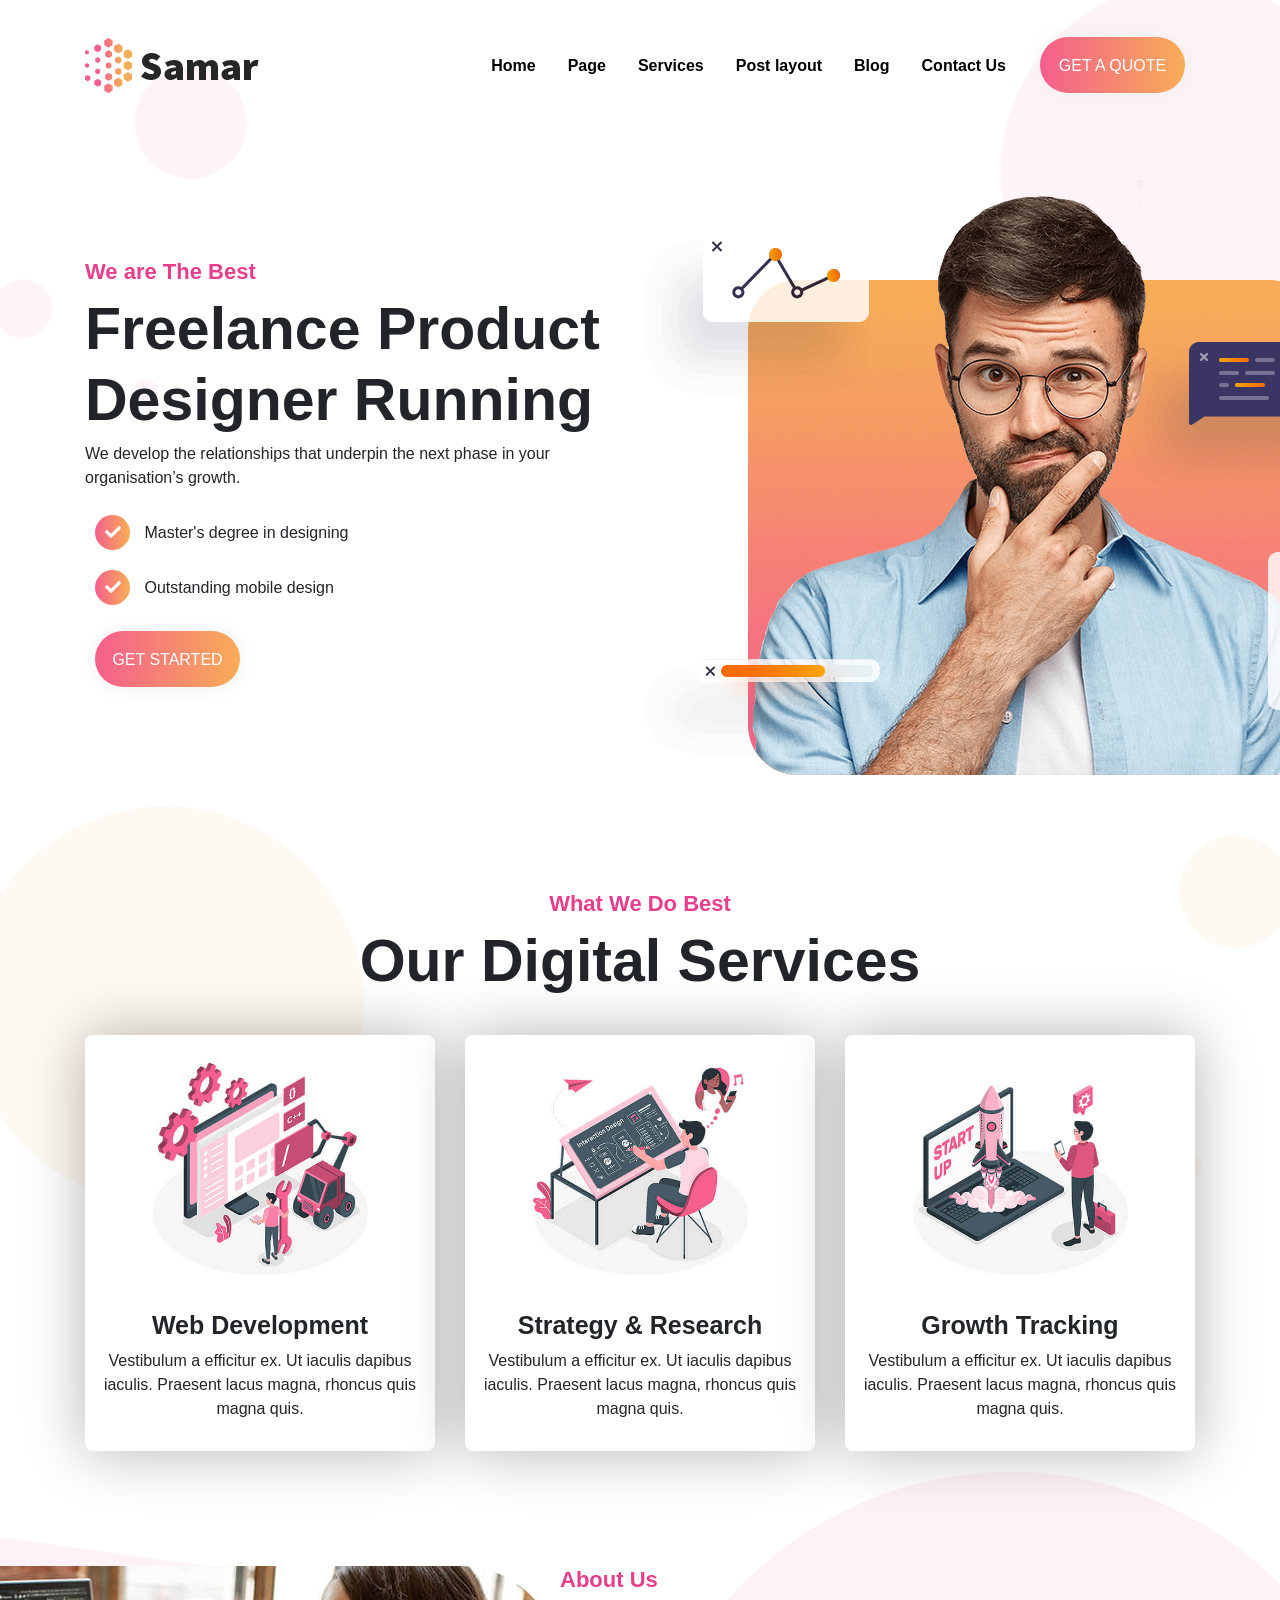
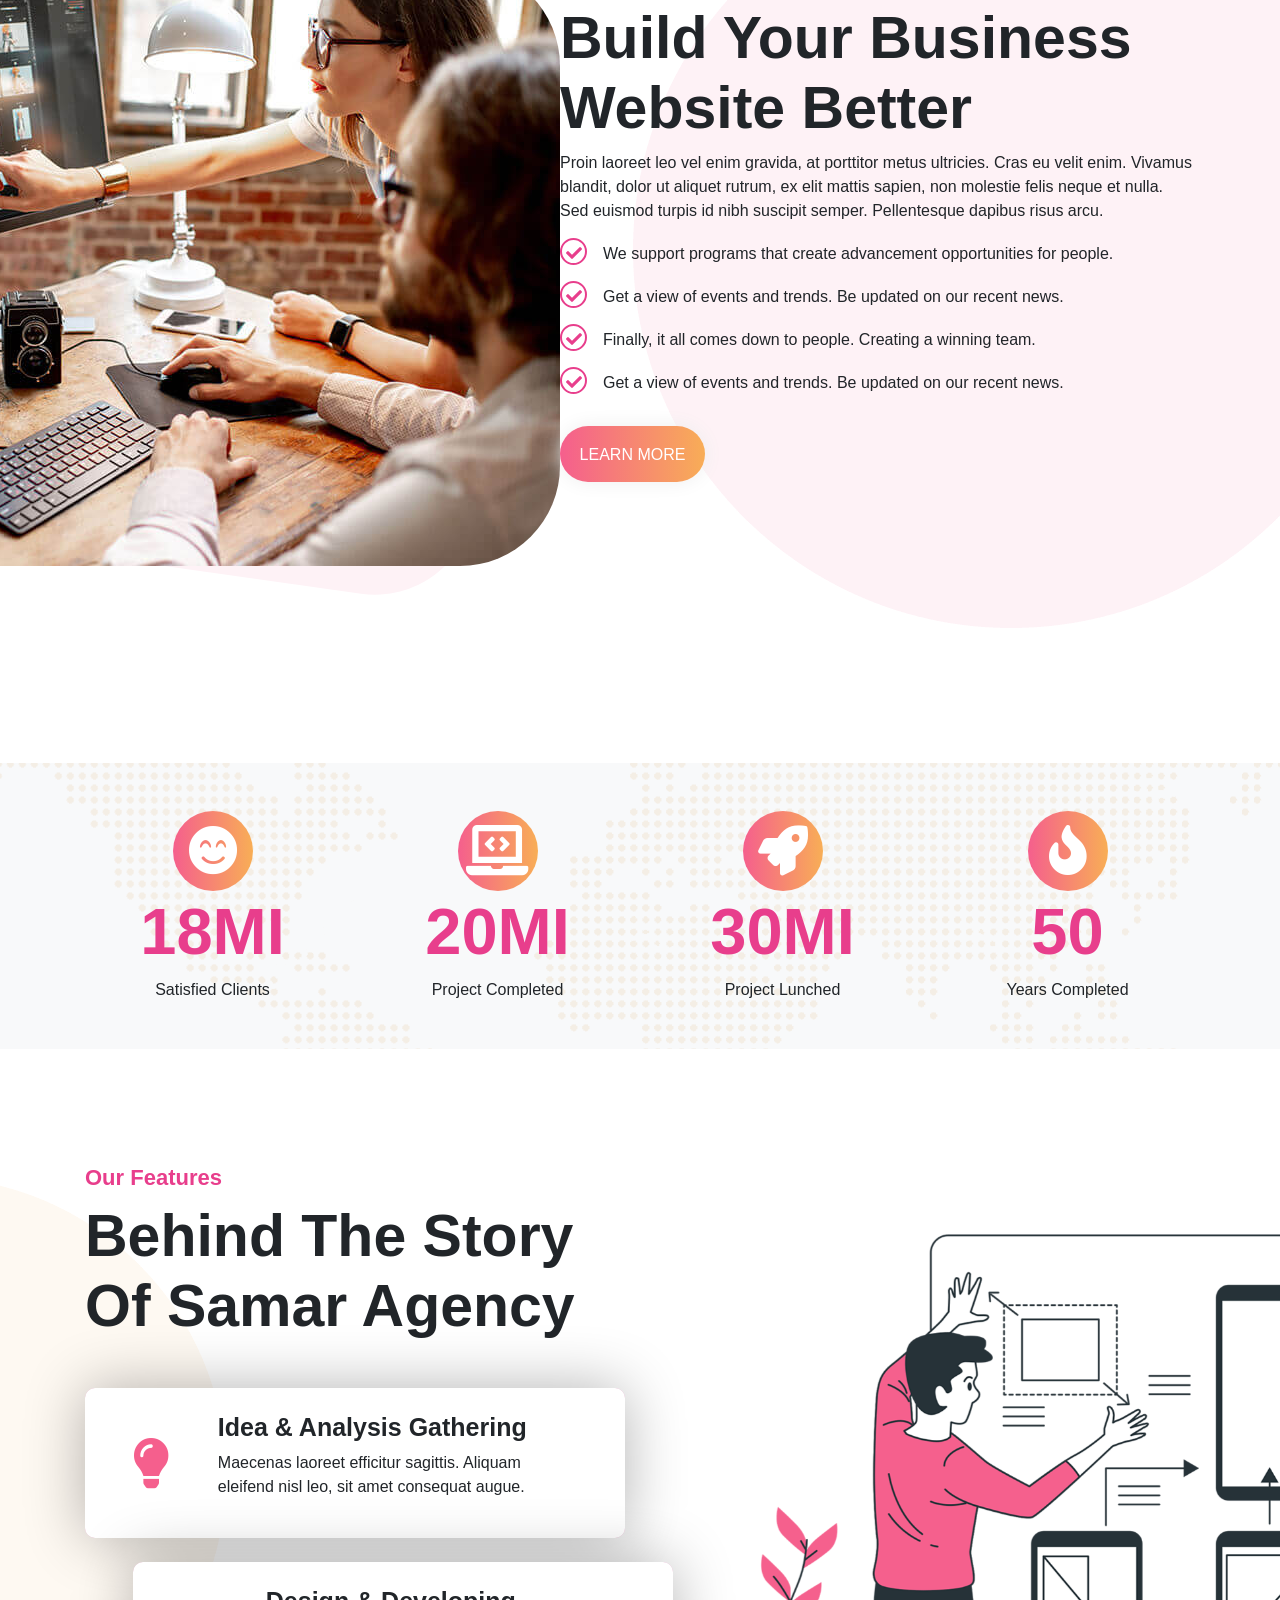
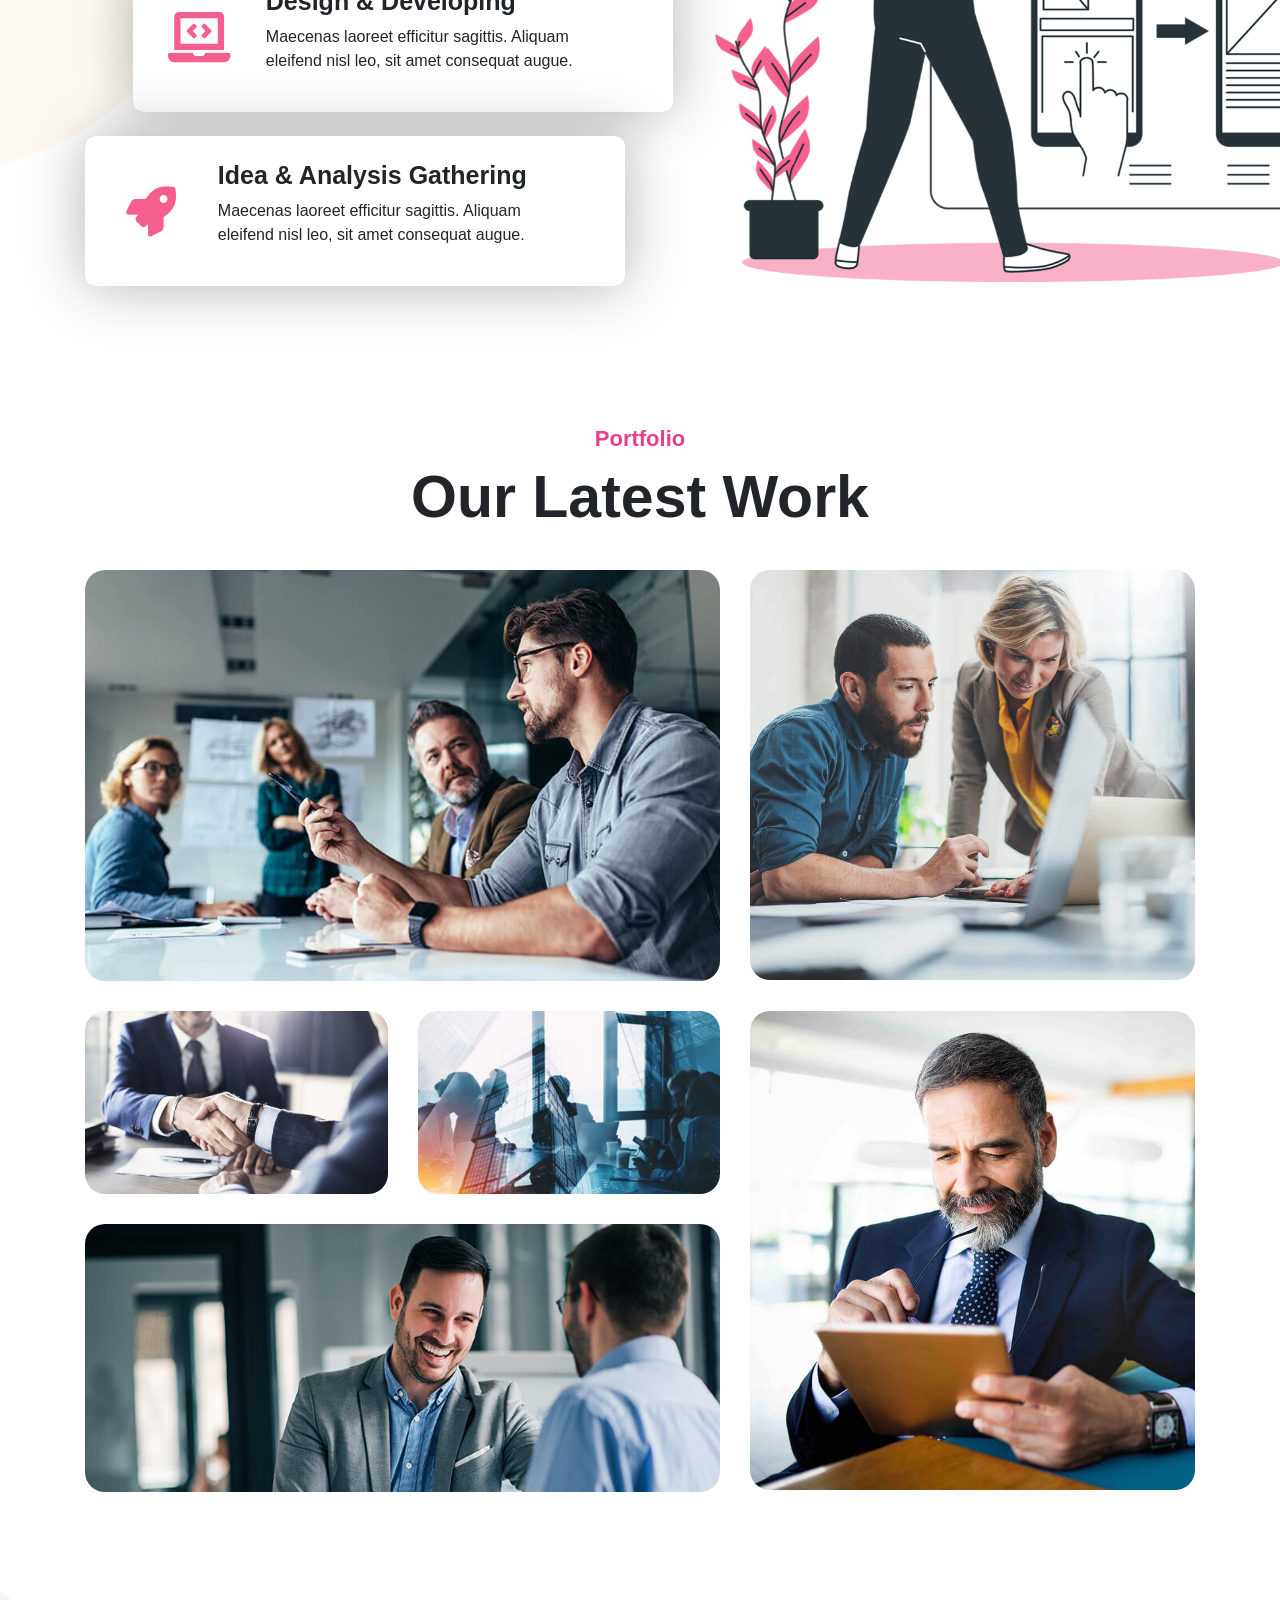
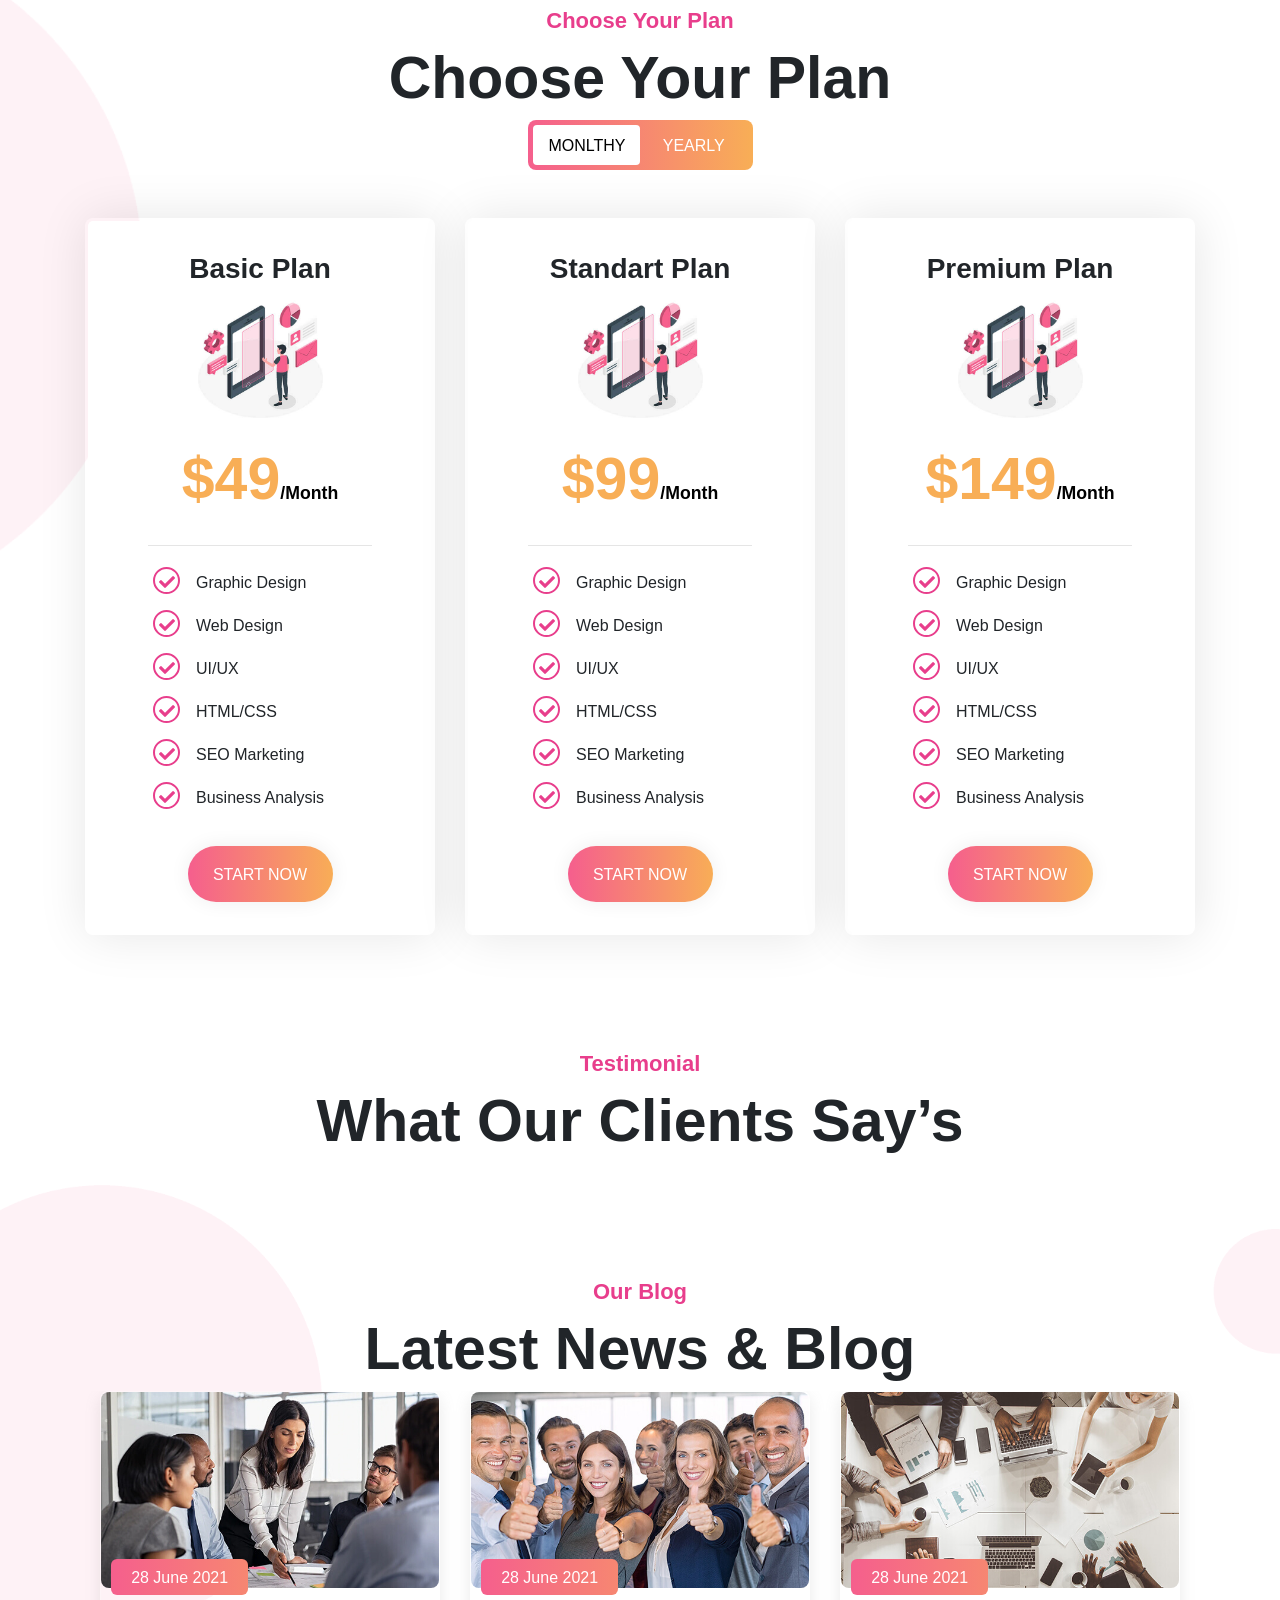
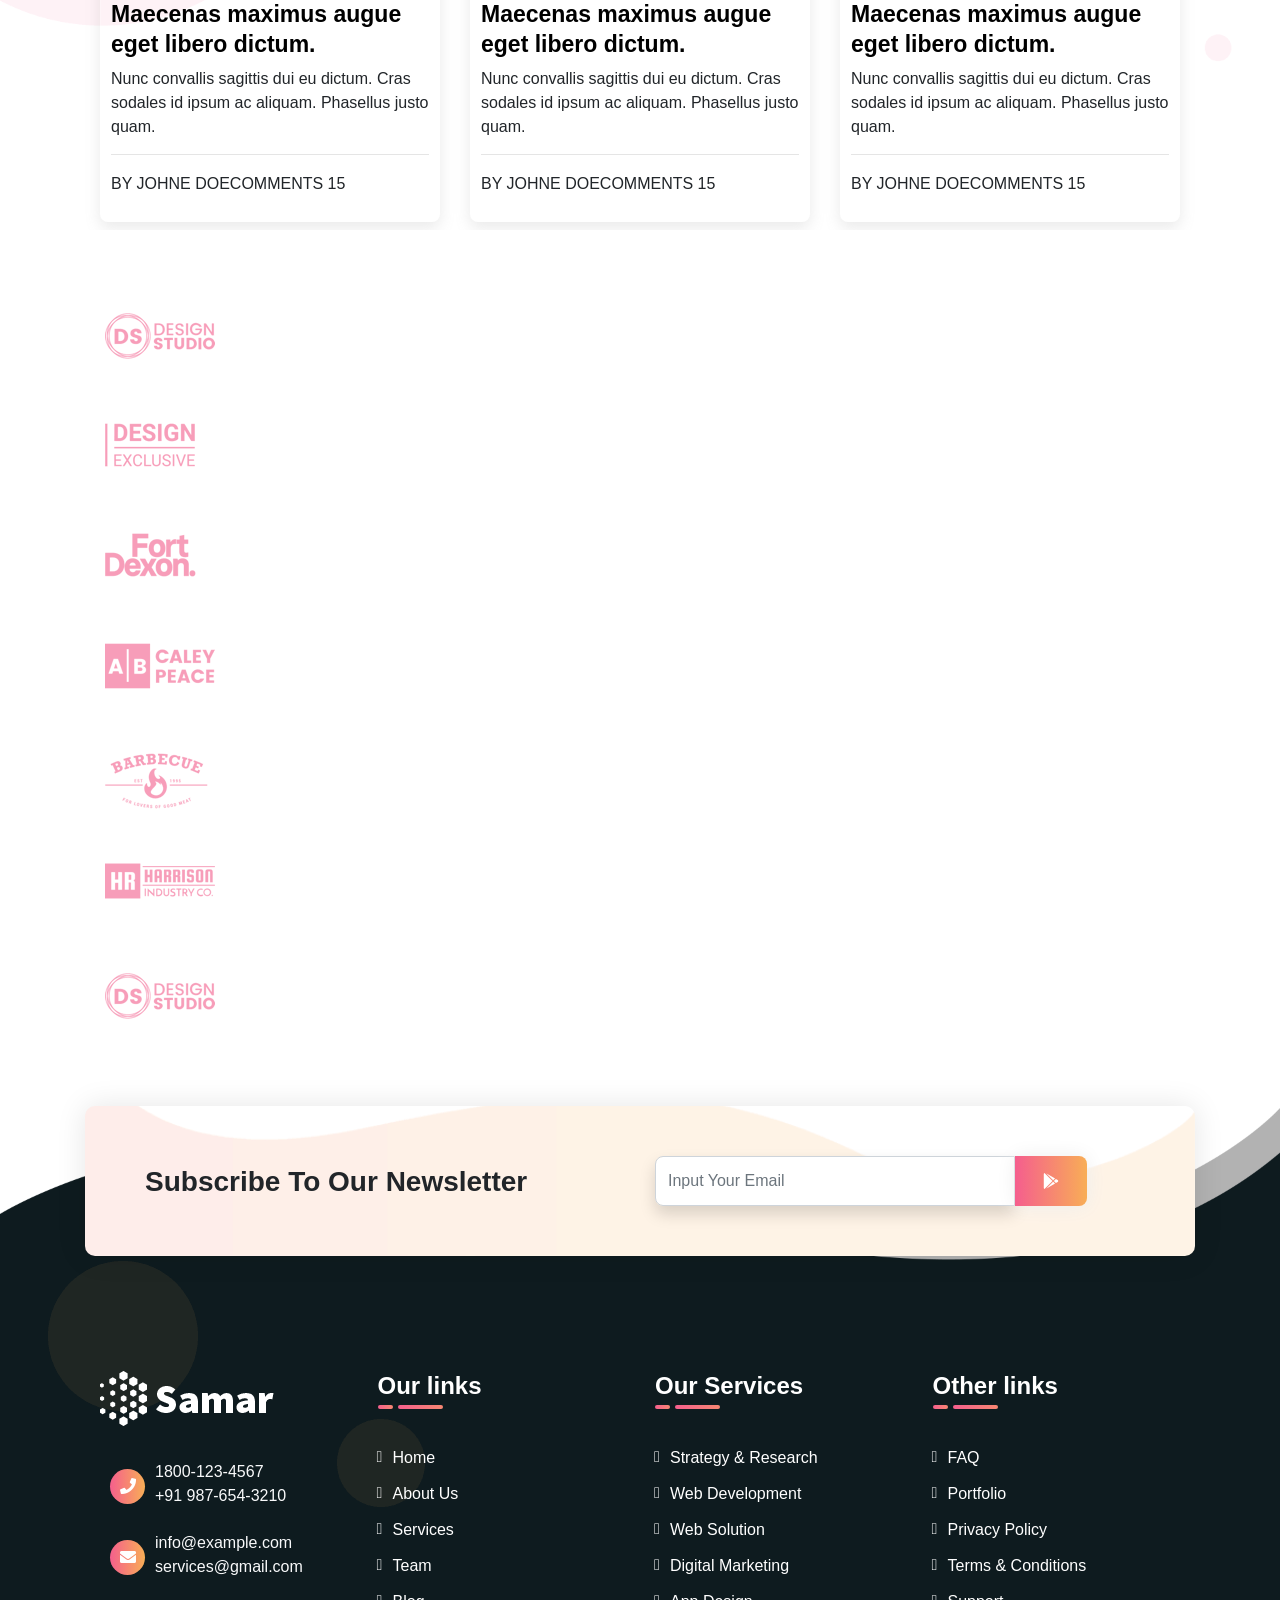
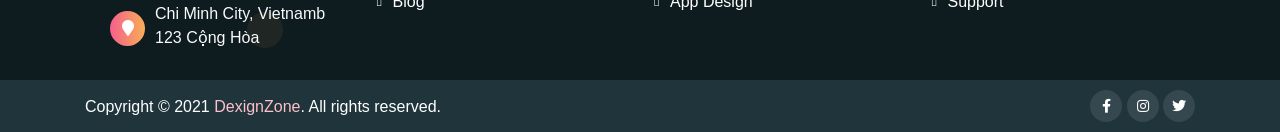
==== index.html @ c1f59b60 "update v3" ====
<!DOCTYPE html>
<html lang="en">
<head>
    <meta charset="UTF-8">
    <meta http-equiv="X-UA-Compatible" content="IE=edge">
    <meta name="viewport" content="width=device-width, initial-scale=1.0">
    <title>Samar-Project</title>
    <!-- Font Awesome -->
    <link rel="stylesheet" href="https://cdnjs.cloudflare.com/ajax/libs/font-awesome/5.15.3/css/all.min.css">
    <!-- Font GOOGLE -->
    <link rel="preconnect" href="https://fonts.googleapis.com">
    <link rel="preconnect" href="https://fonts.gstatic.com" crossorigin>
    <link href="https://fonts.googleapis.com/css2?family=Poppins:wght@200;300;400;600;800&display=swap" rel="stylesheet">

    <!-- BS4 -->
    <link rel="stylesheet" href="https://cdn.jsdelivr.net/npm/bootstrap@4.6.0/dist/css/bootstrap.min.css"
        integrity="sha384-B0vP5xmATw1+K9KRQjQERJvTumQW0nPEzvF6L/Z6nronJ3oUOFUFpCjEUQouq2+l" crossorigin="anonymous">
    <!-- Animate Style -->
    <link rel="stylesheet"
    href="https://cdnjs.cloudflare.com/ajax/libs/animate.css/4.1.1/animate.min.css" />
    <!-- Light gallerry -->
    <link rel="stylesheet" href="https://cdn.jsdelivr.net/npm/lightgallery@2.1.3/css/lightgallery-bundle.min.css">
    <!-- slick carousel -->
   <!-- SLICK -->
    <link rel="stylesheet" href="https://cdnjs.cloudflare.com/ajax/libs/slick-carousel/1.8.1/slick.min.css"
        integrity="sha512-yHknP1/AwR+yx26cB1y0cjvQUMvEa2PFzt1c9LlS4pRQ5NOTZFWbhBig+X9G9eYW/8m0/4OXNx8pxJ6z57x0dw=="
        crossorigin="anonymous" referrerpolicy="no-referrer" />
    <link rel="stylesheet" href="https://cdnjs.cloudflare.com/ajax/libs/slick-carousel/1.8.1/slick-theme.min.css"
        integrity="sha512-17EgCFERpgZKcm0j0fEq1YCJuyAWdz9KUtv1EjVuaOz8pDnh/0nZxmU6BBXwaaxqoi9PQXnRWqlcDB027hgv9A=="
        crossorigin="anonymous" referrerpolicy="no-referrer" />
    <!-- MAIN CSS -->
    <link rel="stylesheet" href="./css/style.css">
</head>
<body>
    <!-- HEADER -->
    <header class="header__samar">
            <nav class="navbar navbar-expand-lg fixed-top py-4" id="navbar">
                <div class="container">
                    <a class="navbar-brand" href="#">
                        <img src="./img/logo-2.png" alt="">
                    </a>
                    <button class="navbar-toggler" type="button" data-toggle="collapse" data-target="#navbar" aria-controls="navbarTogglerDemo02" aria-expanded="false" aria-label="Toggle navigation">
                      <span class="navbar-toggler-icon"></span>
                    </button>
                  
                    <div class="collapse navbar-collapse" id="#navbar">
                      <ul class="navbar-nav ml-auto mt-2 mt-lg-0">
                        <li class="nav-item active pr-lg-3">
                          <a class="nav-link" href="#">Home <span class="sr-only">(current)</span></a>
                        </li>
                        <li class="nav-item pr-lg-3">
                          <a class="nav-link" href="#">Page</a>
                        </li>
                        <li class="nav-item pr-lg-3">
                            <a class="nav-link" href="#">Services</a>
                        </li>
                        <li class="nav-item pr-lg-3">
                            <a class="nav-link" href="#">Post layout</a>
                        </li>
                        <li class="nav-item pr-lg-3">
                            <a class="nav-link" href="#">Blog</a>
                        </li>
                        <li class="nav-item pr-lg-3">
                            <a class="nav-link" href="#">Contact Us</a>
                        </li>
                      </ul>
                        <button class="btn btn__samar" type="submit">GET A QUOTE</button>
                    </div>
                </div>
    
              </nav>
    </header>
    <!-- ----------------------------------------- -->
    <!-- CAROUSEL -->    
    <section class="carousel__samar ">
        <div class="row container m-lg-auto m-md-auto carousel__samar__intro align-items-center justify-content-lg-center">
            <div class="col-lg-7 pl-0">
                <div class="carousel__samar__content">
                    <h6 class="animate__animated animate__fadeInUp animate__delay-1s">We are The Best</h6>
                    <h1 class="animate__animated animate__fadeInUp animate__delay-2s">Freelance Product Designer Running</h1>
                    <p 	class="animate__animated animate__fadeInUp animate__delay-3s">We develop the relationships that underpin the next phase in your<br/> organisation’s growth.</p>
                    <ul class="fadeInUp list-check-2 animate__animated animate__fadeInUp animate__delay-4s">
                        <li><i class="fa fa-check check__items color__gradient "></i> <span>Master's degree in designing</span></li>
                        <li><i class="fa fa-check color__gradient check__items"></i> <span>Outstanding mobile design</span></li>
                    </ul>
                    <a href="about-us-1.html" class="btn btn__samar animate__animated animate__fadeInUp animate__delay-5s">GET STARTED</a>
                </div>
            </div>
            <div class="col-lg-5">
                <div class="carousel__samar__img position-relative">
                    <img src="./img/pic3_1.png" alt="" class="animate__animated animate__fadeIn animate__delay-4s">
                    <div class="moving d-flex justify-content-lg-center align-items-center position-absolute">
                    <img src="./img/pic1.png" alt="" class="animate__animated animate__zoomIn animate__delay-5s">
                    </div>
                </div>
            </div>
        </div>
    </section>
    <!-- ----------------------------------------- -->
    <!-- Services -->
    <section class="service__samar">
        <div class=" container text-center">
            <div class="service__samar__content">
                <h6>What We Do Best</h6>
                <h2>Our Digital Services</h2>
            </div>
                <div class="row">
                    <div class="col-md-4 col-sm-12">
                        <div class="servicer__card">
                            <div class="service__picture">
                                <img src="./img/pic1_3.jpg" alt="">
                            </div>
                            <div class="service__content__text">
                                <h4>Web Development</h4>
                                <p>Vestibulum a efficitur ex. Ut iaculis dapibus iaculis. Praesent lacus magna, rhoncus quis magna quis.</p>
                             </div>
                        </div>
                    </div>
                    <div class="col-md-4 col-sm-12">
                        <div class="servicer__card">
                            <div class="service__picture">
                                <img src="./img/pic2_2.jpg" alt="">
                            </div>
                            <div class="service__content__text">
                                <h4>Strategy & Research</h4>
                                <p>Vestibulum a efficitur ex. Ut iaculis dapibus iaculis. Praesent lacus magna, rhoncus quis magna quis.</p>
                             </div>
                        </div>
                    </div>
                    <div class="col-md-4 col-sm-12">
                        <div class="servicer__card">
                            <div class="service__picture">
                                <img src="./img/pic3_2.jpg" alt="">
                            </div>
                            <div class="service__content__text">
                                <h4>Growth Tracking</h4>
                                <p>Vestibulum a efficitur ex. Ut iaculis dapibus iaculis. Praesent lacus magna, rhoncus quis magna quis.</p>
                             </div>
                        </div>
                    </div>
                </div>
            </div>
    </section>
    <!-- ----------------------------------------- -->
    <!-- AboutUs -->
    <section class="about__samar">
        <div class="container">

            <div class="row">
                <div class="col-lg-5 about__samar__img animate__animated animate__fadeInLeft animate__delay-2s">
                    <div class="about__samar__img__details">
                        <div class="about__samar__img__details__bg"></div>
                        <img src="./img/pic1.jpg" alt="">
                    </div>
                </div>
                <div class="col-lg-7 about__samar__content animate__animated animate__fadeInRight animate__delay-2s">
                    <h6>About Us</h6>
                    <h2>Build Your Business Website Better</h2>
                    <p>Proin laoreet leo vel enim gravida, at porttitor metus ultricies. Cras eu velit enim. Vivamus blandit, dolor ut aliquet rutrum, ex elit mattis sapien, non molestie felis neque et nulla. Sed euismod turpis id nibh suscipit semper. Pellentesque dapibus risus arcu.</p>
                    <ul>
                        <li class="pb-3"><i class="fa fa-check check__items__about"></i><span class="pl-3">We support programs that create advancement opportunities for people.
                        </span></li>
                        <li class="pb-3"><i class="fa fa-check check__items__about"></i><span class="pl-3">Get a view of events and trends. Be updated on our recent news.
                        </span></li>
                        <li class="pb-3"><i class="fa fa-check check__items__about"></i><span class="pl-3">Finally, it all comes down to people. Creating a winning team.</span></li>
                        <li class="pb-3"><i class="fa fa-check check__items__about"></i><span class="pl-3">Get a view of events and trends. Be updated on our recent news.</span></li>
                    </ul>
                    <a href="about-us-1.html" class="btn btn__samar animate__animated animate__fadeInUp m-0">LEARN MORE</a>
                </div>
            </div>
        </div>
    </section>
    <!-- ----------------------------------------- -->
    <!-- chay so -->
    <section class="chayso__samar bg-light py-4">
        <div class="container">
            <div class="row text-center">
                <div class="col-lg-3 py-4">
                    <div class="around__samar__icon color__gradient">
                        <i class="fa fa-smile-beam" style="
                        font-size: 50px;"></i>
                    </div>
                    <div>
                        <h2 class="chayso__samar__counter">
                            <span class="chayso__samar__counter">18</span>MI
                        </h2>
                        <span class="title">Satisfied Clients</span>
                    </div>
                </div>
                <div class="col-lg-3 py-4">
                    <div class="around__samar__icon color__gradient">
                        <i class="fa fa-laptop-code" style="
                        font-size: 50px;"></i>
                    </div>
                    <div>
                        <h2 class="chayso__samar__counter">
                            <span class="chayso__samar__counter">20</span>MI
                        </h2>
                        <span class="title">Project Completed</span>
                    </div>
                </div>
                <div class="col-lg-3 py-4">
                    <div class="around__samar__icon color__gradient">
                         <i class="fa fa-rocket" style="
                         font-size: 50px;"></i>
                    </div>
                    <div>
                        <h2 class="chayso__samar__counter">
                            <span class="chayso__samar__counter">30</span>MI
                        </h2>
                        <span class="title">Project Lunched</span>
                    </div>
                </div>
                <div class="col-lg-3 py-4">
                    <div class="around__samar__icon color__gradient">
                        <i class="fa fa-fire" style="
                        font-size: 50px;"></i>
                    </div>
                    <div>
                        <h2 class="chayso__samar__counter">
                            <span class="chayso__samar__counter">50</span>
                        </h2>
                        <span class="title">Years Completed</span>
                    </div>
                </div>
            </div>
        </div>
    </section>
    <!-- ----------------------------------------- -->
    <!-- Features -->
    <section class="features__samar padding__samar">
        <div class="container">
            <div class="row">
                <div class="col-lg-6">
                    <h6 class="animate__animated animate__fadeInUp ">Our Features</h6>
                    <h2 class="animate__animated animate__fadeInUp ">Behind The Story Of Samar Agency</h2>
                        <div class="features__samar__card position-relative mt-5">
                            <div class="features__samar__infor my-4 ">
                                <i class="fa fa-lightbulb text-center"></i>
                            <div class="features__samar__infor__text">
                                <h4>Idea & Analysis Gathering</h4>
                                <p class="pr-5">Maecenas laoreet efficitur sagittis. Aliquam eleifend nisl leo, sit amet consequat augue.</p>
                            </div>
                            </div>
                            <div class="features__samar__infor my-4 ml-sm-0 ml-lg-5">
                                <i class="fa fa-laptop-code text-center"></i>
                                     <div class="features__samar__infor__text">
                                         <h4>Design & Developing</h4>
                                         <p class="pr-5">Maecenas laoreet efficitur sagittis. Aliquam eleifend nisl leo, sit amet consequat augue.</p>
                                    </div>
                            </div>
                            <div class="features__samar__infor my-4 ">
                                <i class="fa fa-rocket text-center "></i>
                            <div class="features__samar__infor__text  ">
                            <h4>Idea & Analysis Gathering</h4>
                            <p class="pr-5">Maecenas laoreet efficitur sagittis. Aliquam eleifend nisl leo, sit amet consequat augue.</p>
                            </div>
                            </div>
                        </div>
                </div>
                <div class="col-lg-6">
                    <div class="features__samar__img d-lg-block d-none">
                        <img src="./img/pic3.png" alt="" class="moving">
                    </div>
                </div>
            </div>
        </div>
    </section>
    <!-- ----------------------------------------- -->
    <!-- Portfolio -->
    <section class="Portfolio__samar padding__samar" id="pic1_2-thumbnails">
        <div class="container text-center">
            <div class="portfolio__content">
                <h6>Portfolio</h6>
                <h2>Our Latest Work</h2>
            </div>
        <div class="portfolio__samar__gallery">
            <!-- Row 1 -->
            <div class="row padding__row">
                <div class="col-lg-7">
                    <div class="portfolio__samar__item">
                        <img src="./img/pic1_2.jpg" alt="" class="img-fluid">
                        <div class="portfolio__samar__skew"></div>
                        <div class="portfolio__samar__overlay">
                            <div class="overlay__icon">
                                <a data-exthumbimage="./img/pic1_2.jpg" class="lightimg overlay__icon" data-src="./img/pic1_2.jpg" data-sub-html="Design">
                                    <i class="fa fa-plus"></i>
                                </a>
                            </div>
                            <div class="overlay__text">
                                <a href="#" class="font-title">Software Landing</a>
                                <p>By Jhone Doe</p>
                            </div>
                        </div>
                    </div>
                </div>
                <div class="col-lg-5">
                    <div class="portfolio__samar__item">
                        <img src="./img/pic2_1.jpg" alt="" class="img-fluid">
                        <div class="portfolio__samar__skew"></div>
                        <div class="portfolio__samar__overlay">
                            <div class="overlay__icon">
                                <a data-exthumbimage="./img/pic2_1.jpg" class="lightimg overlay__icon " data-src="./img/pic2_1.jpg" data-sub-html="Design">
                                    <i class="fa fa-plus"></i>
                                </a>
                            </div>
                            <div class="overlay__text">
                                <a href="#" class="font-title">Software Landing</a>
                                <p>By Jhone Doe</p>
                            </div>
                        </div>
                    </div>
                </div>
            </div>
            <!-- Row 2 -->
            <div class="row">
                <div class="col-lg-7">
                    <div class="row padding__row">
                        <div class="col-lg-6">
                            <div class="portfolio__samar__item">
                                <img src="./img/pic3_1.jpg" alt="" class="img-fluid">
                                <div class="portfolio__samar__skew"></div>
                                <div class="portfolio__samar__overlay">
                                    <div class="overlay__icon">
                                        <a data-exthumbimage="./img/pic3_1.jpg" class="lightimg overlay__icon " data-src="./img/pic3_1.jpg" data-sub-html="Design">
                                            <i class="fa fa-plus"></i>
                                        </a>
                                    </div>
                                    <div class="overlay__text">
                                        <a href="#" class="font-title">Software Landing</a>
                                        <p>By Jhone Doe</p>
                                    </div>
                                </div>
                            </div>
                        </div>
                        <div class="col-lg-6">
                            <div class="portfolio__samar__item">
                                <img src="./img/pic4.jpg" alt="" class="img-fluid">
                                <div class="portfolio__samar__skew"></div>
                                <div class="portfolio__samar__overlay">
                                    <div class="overlay__icon">
                                        <a data-exthumbimage="./img/pic4.jpg" class="lightimg overlay__icon " data-src="./img/pic4.jpg" data-sub-html="Design">
                                            <i class="fa fa-plus"></i>
                                        </a>
                                    </div>
                                    <div class="overlay__text">
                                        <a href="#" class="font-title">Software Landing</a>
                                        <p>By Jhone Doe</p>
                                    </div>
                                </div>
                            </div>
                        </div>
                    </div>
                    <div class="portfolio__samar__item">
                        <img src="./img/pic5.jpg" alt="" class="img-fluid">
                        <div class="portfolio__samar__skew"></div>
                        <div class="portfolio__samar__overlay">
                            <div class="overlay__icon">
                                <a data-exthumbimage="./img/pic5.jpg" class="lightimg overlay__icon " data-src="./img/pic5.jpg" data-sub-html="Design">
                                    <i class="fa fa-plus"></i>
                                </a>
                            </div>
                            <div class="overlay__text">
                                <a href="#" class="font-title">Software Landing</a>
                                <p>By Jhone Doe</p>
                            </div>
                        </div>
                    </div>
                </div>
                <div class="col-lg-5">
                        <div class="portfolio__samar__item">
                            <img src="./img/pic6.jpg" alt="" class="img-fluid">
                            <div class="portfolio__samar__skew"></div>
                            <div class="portfolio__samar__overlay">
                                <div class="overlay__icon">
                                    <a data-exthumbimage="./img/pic6.jpg" class="lightimg overlay__icon " data-src="./img/pic6.jpg" data-sub-html="Design">
                                        <i class="fa fa-plus"></i>
                                    </a>
                                </div>
                                <div class="overlay__text">
                                    <a href="#" class="font-title">Software Landing</a>
                                    <p>By Jhone Doe</p>
                                </div>
                            </div>
                        </div>
                </div>
            </div>
        </div>
    </div>
    </section>
    <!-- Plan -->
    <section class="plan__samar padding__samar">
        <div class="container text-center">
            <h6>Choose Your Plan</h6>
            <h2>Choose Your Plan</h2>
        </div>
        <!-- button plan -->
        <div class="container d-flex justify-content-lg-center pb-5">
            <div class="plan__samar__tabs color__gradient justify-content-lg-center">
                <ul class="nav nav-pills mb-3" id="pills-tab" role="tablist">
                    <li class="nav-item w-50" role="presentation">
                      <a class="nav-link active text-center" id="pills-monlthy-tab" data-toggle="pill" href="#pills-monlthy" role="tab">MONLTHY</a>
                    </li>
                    <li class="nav-item w-50" role="presentation">
                      <a class="nav-link text-center" id="pills-yearly-tab" data-toggle="pill" href="#pills-yearly" role="tab">YEARLY</a>
                    </li>
                  </ul>
            </div>
        </div>
        <div class="container plan__samar__card">
            <div class="tab-content" id="pills-tabContent">
              <div class="tab-pane fade show active" id="pills-monlthy" role="tabpanel">
                    <div class="row">
                        <div class="col-lg-4">
                            <div class="plan__samar__card__details">
                                <div class="card">
                                    <h3 class="text-center">Basic Plan</h3>
                                    <div class="plan__samar__img pb-lg-4">
                                        <img src="./img/pic4_1.jpg" class="card-img-top img-fluid" alt="...">
                                    </div>
                                    <div class="card-body">
                                      <h5 class="card-title text-center pb-lg-3">$49<small>/Month</small>
                                        </h5>
                                      <hr>
                                        <ul>
                                            <li class="pb-3"><i class="fa fa-check check__items__about"></i><span class="pl-3">Graphic Design</span>
                                            </li>
                                            <li class="pb-3"><i class="fa fa-check check__items__about"></i><span class="pl-3">Web Design</span>
                                            </li>
                                            <li class="pb-3"><i class="fa fa-check check__items__about"></i><span class="pl-3">UI/UX</span>
                                            </li>
                                            <li class="pb-3"><i class="fa fa-check check__items__about"></i><span class="pl-3">HTML/CSS</span>
                                            </li>
                                            <li class="pb-3"><i class="fa fa-check check__items__about"></i><span class="pl-3">SEO Marketing</span>
                                            </li>
                                            <li class="pb-3"><i class="fa fa-check check__items__about"></i><span class="pl-3">Business Analysis</span>
                                            </li>
                                        </ul>
                                        <a href="about-us-1.html" class="btn btn__samar animate__animated animate__fadeInUp m-auto">START NOW</a>
                                    </div>
                                </div>
                            </div>
                        </div>
                        <div class="col-lg-4">
                            <div class="plan__samar__card__details">
                                <div class="card">
                                    <h3 class="text-center">Standart Plan</h3>
                                    <div class="plan__samar__img pb-lg-4">
                                        <img src="./img/pic4_1.jpg" class="card-img-top img-fluid" alt="...">
                                    </div>
                                    <div class="card-body">
                                      <h5 class="card-title text-center pb-lg-3">$99<small>/Month</small>
                                        </h5>
                                      <hr>
                                        <ul>
                                            <li class="pb-3"><i class="fa fa-check check__items__about"></i><span class="pl-3">Graphic Design</span>
                                            </li>
                                            <li class="pb-3"><i class="fa fa-check check__items__about"></i><span class="pl-3">Web Design</span>
                                            </li>
                                            <li class="pb-3"><i class="fa fa-check check__items__about"></i><span class="pl-3">UI/UX</span>
                                            </li>
                                            <li class="pb-3"><i class="fa fa-check check__items__about"></i><span class="pl-3">HTML/CSS</span>
                                            </li>
                                            <li class="pb-3"><i class="fa fa-check check__items__about"></i><span class="pl-3">SEO Marketing</span>
                                            </li>
                                            <li class="pb-3"><i class="fa fa-check check__items__about"></i><span class="pl-3">Business Analysis</span>
                                            </li>
                                        </ul>
                                        <a href="about-us-1.html" class="btn btn__samar animate__animated animate__fadeInUp m-auto">START NOW</a>
                                    </div>
                                </div>
                            </div>
                        </div>
                        <div class="col-lg-4">
                            <div class="plan__samar__card__details">
                                <div class="card">
                                    <h3 class="text-center">Premium Plan</h3>
                                    <div class="plan__samar__img pb-lg-4">
                                        <img src="./img/pic4_1.jpg" class="card-img-top img-fluid" alt="...">
                                    </div>
                                    <div class="card-body">
                                      <h5 class="card-title text-center pb-lg-3">$149<small>/Month</small>
                                        </h5>
                                      <hr>
                                        <ul>
                                            <li class="pb-3"><i class="fa fa-check check__items__about"></i><span class="pl-3">Graphic Design</span>
                                            </li>
                                            <li class="pb-3"><i class="fa fa-check check__items__about"></i><span class="pl-3">Web Design</span>
                                            </li>
                                            <li class="pb-3"><i class="fa fa-check check__items__about"></i><span class="pl-3">UI/UX</span>
                                            </li>
                                            <li class="pb-3"><i class="fa fa-check check__items__about"></i><span class="pl-3">HTML/CSS</span>
                                            </li>
                                            <li class="pb-3"><i class="fa fa-check check__items__about"></i><span class="pl-3">SEO Marketing</span>
                                            </li>
                                            <li class="pb-3"><i class="fa fa-check check__items__about"></i><span class="pl-3">Business Analysis</span>
                                            </li>
                                        </ul>
                                        <a href="about-us-1.html" class="btn btn__samar animate__animated animate__fadeInUp m-auto">START NOW</a>
                                    </div>
                                </div>
                            </div>
                        </div>
                        
                    </div>
              </div>
              <div class="tab-pane fade" id="pills-yearly" role="tabpanel">
                   <div class="row">
                        <div class="col-lg-4">
                            <div class="card" style="width: 18rem;">
                                <img src="..." class="card-img-top" alt="...">
                                <div class="card-body">
                                  <h5 class="card-title">Card title</h5>
                                  <p class="card-text">Some quick example text to build on the card title and make up the bulk of the card's content.</p>
                                  <a href="#" class="btn btn-primary">Go somewhere</a>
                                </div>
                            </div>
                        </div>
                        <div class="col-lg-4">

                        </div>
                        <div class="col-lg-4">

                        </div>
                    </div>
              </div>
            </div>
        </div>
    </section>
    <!-- Testimonial -->
    <section class="testimonial__samar padding__samar">
        <div class="container text-center">
            <h6>Testimonial</h6>
            <h2>What Our Clients Say’s</h2>
        </div>
    </section>

    <!-- Blog -->
    <section class="blog__samar padding__samar">
        <div class="container text-center">
            <h6>Our Blog</h6>
            <h2>Latest News & Blog</h2>
        </div>
        <div class="container">
            <div id="carouselExampleSlidesOnly" class="carousel slide " data-ride="carousel" data-interval="2000">
                <div class="carousel-inner">
                  <div class="carousel-item active">
                        <div class="col-md-4" style="float:left">
                            <div class="card blogcard__items mb-2">
                            <img class="card-img-top"
                                src="./img/pic2.jpg" alt="">
                                    <div class="card-body">
                                <h4><a href="#"> Maecenas maximus augue eget libero dictum.</a></h4>
                                <p class="card-text">Nunc convallis sagittis dui eu dictum. Cras sodales id ipsum ac aliquam. Phasellus justo quam.</p>
                                    <hr>
                                    <div class="blog__details">
                                        <ul class="d-flex">
                                            <li class="post__date color__gradient">28 June 2021</li>
                                            <li class="post__author">BY JOHNE DOE</li>
                                            <li class="post-comment">COMMENTS 15</li>
                                        </ul>
                                    </div>
                                    </div>
                            </div>
                        </div>
                        <div class="col-md-4" style="float:left">
                            <div class="card blogcard__items mb-2">
                            <img class="card-img-top"
                                src="./img/pic3.jpg" alt="">
                                    <div class="card-body">
                                <h4><a href="#"> Maecenas maximus augue eget libero dictum.</a></h4>
                                <p class="card-text">Nunc convallis sagittis dui eu dictum. Cras sodales id ipsum ac aliquam. Phasellus justo quam.</p>
                                    <hr>
                                    <div class="blog__details">
                                        <ul class="d-flex">
                                            <li class="post__date color__gradient">28 June 2021</li>
                                            <li class="post__author">BY JOHNE DOE</li>
                                            <li class="post-comment">COMMENTS 15</li>
                                        </ul>
                                    </div>
                                    </div>
                            </div>
                        </div>
                        <div class="col-md-4" style="float:left">
                            <div class="card blogcard__items mb-2">
                            <img class="card-img-top"
                                src="./img/pic1_1.jpg" alt="">
                                    <div class="card-body">
                                <h4><a href="#"> Maecenas maximus augue eget libero dictum.</a></h4>
                                <p class="card-text">Nunc convallis sagittis dui eu dictum. Cras sodales id ipsum ac aliquam. Phasellus justo quam.</p>
                                    <hr>
                                    <div class="blog__details">
                                        <ul class="d-flex">
                                            <li class="post__date color__gradient">28 June 2021</li>
                                            <li class="post__author">BY JOHNE DOE</li>
                                            <li class="post-comment">COMMENTS 15</li>
                                        </ul>
                                    </div>
                                    </div>
                            </div>
                        </div>
                  </div>
                  <div class="carousel-item">
                        <div class="col-md-4" style="float:left">
                            <div class="card blogcard__items mb-2">
                            <img class="card-img-top"
                                src="./img/pic1_1.jpg" alt="">
                                    <div class="card-body">
                                <h4><a href="#"> Maecenas maximus augue eget libero dictum.</a></h4>
                                <p class="card-text">Nunc convallis sagittis dui eu dictum. Cras sodales id ipsum ac aliquam. Phasellus justo quam.</p>
                                    <hr>
                                    <div class="blog__details">
                                        <ul class="d-flex">
                                            <li class="post__date color__gradient">28 June 2021</li>
                                            <li class="post__author">BY JOHNE DOE</li>
                                            <li class="post-comment">COMMENTS 15</li>
                                        </ul>
                                    </div>
                                    </div>
                            </div>
                        </div>
                        <div class="col-md-4" style="float:left">
                            <div class="card blogcard__items mb-2">
                            <img class="card-img-top"
                                src="./img/pic3.jpg" alt="">
                                    <div class="card-body">
                                <h4><a href="#"> Maecenas maximus augue eget libero dictum.</a></h4>
                                <p class="card-text">Nunc convallis sagittis dui eu dictum. Cras sodales id ipsum ac aliquam. Phasellus justo quam.</p>
                                    <hr>
                                    <div class="blog__details">
                                        <ul class="d-flex">
                                            <li class="post__date color__gradient">28 June 2021</li>
                                            <li class="post__author">BY JOHNE DOE</li>
                                            <li class="post-comment">COMMENTS 15</li>
                                        </ul>
                                    </div>
                                    </div>
                            </div>
                        </div>
                        <div class="col-md-4" style="float:left">
                            <div class="card blogcard__items mb-2">
                            <img class="card-img-top"
                                src="./img/pic2.jpg" alt="">
                                    <div class="card-body">
                                <h4><a href="#"> Maecenas maximus augue eget libero dictum.</a></h4>
                                <p class="card-text">Nunc convallis sagittis dui eu dictum. Cras sodales id ipsum ac aliquam. Phasellus justo quam.</p>
                                    <hr>
                                    <div class="blog__details">
                                        <ul class="d-flex">
                                            <li class="post__date color__gradient">28 June 2021</li>
                                            <li class="post__author">BY JOHNE DOE</li>
                                            <li class="post-comment">COMMENTS 15</li>
                                        </ul>
                                    </div>
                                    </div>
                            </div>
                        </div>
                  </div>
                </div>
            </div>
        </div>
    </section>
    <!-- Client -->
    <section class="client__samar pb-lg-5 pt-lg-5">
        <div class="container">
            <div class="client-slick">
                <div class="client__logo">
                    <img src="./img/logo-pink1.png" alt="" class="logo1">
                    <img src="./img/logo-light1.png" alt="" class="logo2">
                </div>
                <div class="client__logo">
                    <img src="./img/logo-pink2.png" alt="" class="logo1">
                    <img src="./img/logo-light2.png" alt="" class="logo2">
                </div>
                <div class="client__logo">
                    <img src="./img/logo-pink3.png" alt="" class="logo1">
                    <img src="./img/logo-light3.png" alt="" class="logo2">
                </div>
                <div class="client__logo">
                    <img src="./img/logo-pink4.png" alt="" class="logo1">
                    <img src="./img/logo-light4.png" alt="" class="logo2">
                </div>
                <div class="client__logo">
                    <img src="./img/logo-pink5.png" alt="" class="logo1">
                    <img src="./img/logo-light5.png" alt="" class="logo2">
                </div>
                <div class="client__logo">
                    <img src="./img/logo-pink6.png" alt="" class="logo1">
                    <img src="./img/logo-light6.png" alt="" class="logo2">
                </div>
                <div class="client__logo">
                    <img src="./img/logo-pink1.png" alt="" class="logo1">
                    <img src="./img/logo-light1.png" alt="" class="logo2">
                </div>        
              </div>
        </div>
    </section>
    <!-- footer -->
    <footer class="footer__samar">
        <div class="container">
            <div class="footer__samar__sub">
                <div class="row">
                    <div class="col-lg-6 m-auto">
                        <h4 class="title">Subscribe To Our Newsletter</h4>
                    </div>
                    <div class="col-lg-6 m-auto">
                        <div class="footer__form">
                            <form class="d-flex">
                                <div class="form-group w-75 m-auto shadow">
                                  <input type="text" class="form-control" id="formGroupExampleInput" placeholder="Input Your Email">
                                </div>
                                <div class="input-group-addon w-25">
                                    <button type="submit" class="btn btn-primary btn__samar">
                                        <i class="fab fa-google-play"></i>
                                    </button>
                                </div>
                            </form>
                        </div>
                    </div>
                </div>
            </div>
            <div class="footer__top padding__samar">
                <div class="container">
                    <div class="row">
                        <div class="col-xl-3 col-lg-4 col-sm-6">
                            <div class="widget widget_about">
                                <div class="footer-logo">
                                    <a href="#">
                                        <img src="./img/logo-white.png" alt="">
                                    </a>
                                </div>
                            </div>
                            <div class="widget widget_getintuch">
								<ul class="text-light">
									<li class="d-flex">
										<i class="fa fa-phone check__items color__gradient"></i>
										<span>1800-123-4567<br/>+91 987-654-3210</span> 
									</li>
                                    <li class="d-flex">
										<i class="fa fa-envelope check__items color__gradient"></i> 
										<span>info@example.com <br/>services@gmail.com</span>
									</li>
									<li class="d-flex">
										<i class="fa fa-map-marker check__items color__gradient"></i>
										<span>Chi Minh City, Vietnam <br> 123 Cộng Hòa</span>
                                        b
									</li>
								</ul>
							</div>
                        </div>
                        <div class="col-xl-3 col-lg-2 col-sm-6" data-wow-duration="2s" data-wow-delay="0.4s">
                            <div class="widget widget_services">
                                <h5 class="footer-title">Our links</h5>
                                <ul>
                                    <li><a href="index.html">Home</a></li>
                                    <li><a href="about-us-1.html">About Us</a></li>
                                    <li><a href="services-1.html">Services</a></li>
                                    <li><a href="team-1.html">Team</a></li>
                                    <li><a href="blog-grid-2.html">Blog</a></li>
                                </ul>
                            </div>
                        </div>
                        <div class="col-xl-3 col-lg-3 col-sm-6" data-wow-duration="2s" data-wow-delay="0.6s">
                            <div class="widget widget_services">
                                <h5 class="footer-title">Our Services</h5>
                                <ul>
                                    <li><a href="#">Strategy & Research</a></li>
                                    <li><a href="#">Web Development</a></li>
                                    <li><a href="#">Web Solution</a></li>
                                    <li><a href="#">Digital Marketing</a></li>
                                    <li><a href="#">App Design </a></li>
                                </ul>
                            </div>
                        </div>
                        <div class="col-xl-3 col-lg-3 col-sm-6" data-wow-duration="2s" data-wow-delay="0.8s">
                            <div class="widget widget_services">
                               <h5 class="footer-title">Other links</h5>
                                <ul>
                                    <li><a href="faq-1.html">FAQ</a></li>
                                    <li><a href="#">Portfolio</a></li>
                                    <li><a href="#">Privacy Policy</a></li>
                                    <li><a href="#">Terms & Conditions</a></li>
                                    <li><a href="#">Support </a></li>
                                </ul>
                            </div>
                        </div>
                    </div>
                </div>
            </div>
        </div>
            <div class="footer__bottom">
                <div class="container">
                    <div class="row align-items-center">
                        <div class="col-lg-6 col-md-7 text-left text-white"> 
                            <span class="copyright-text">Copyright © 2021 <a href="https://dexignzone.com/" target="_blank" style="color: pink;">DexignZone</a>. All rights reserved.</span> 
                        </div>
                        <div class="col-lg-6 col-md-5 text-right"> 
                            <div class="dlab-social-icon">
                                <ul class="m-auto">
                                    <li><a class="fab fa-facebook-f" href="#"></a></li>
                                    <li><a class="fab fa-instagram" href="#"></a></li>
                                    <li><a class="fab fa-twitter" href="#"></a></li>
                                </ul>
                            </div>
                        </div>
                    </div>
                </div>
            </div>
    </footer>








<!-- <script src="https://code.jquery.com/jquery-3.5.1.slim.min.js" integrity="sha384-DfXdz2htPH0lsSSs5nCTpuj/zy4C+OGpamoFVy38MVBnE+IbbVYUew+OrCXaRkfj" crossorigin="anonymous"></script> -->
<!-- JQUERY 3.6 & BOOTSTRAP-->
<script src="https://cdn.jsdelivr.net/npm/jquery@3.6.0/dist/jquery.js"></script>
<script src="https://cdn.jsdelivr.net/npm/bootstrap@4.6.0/dist/js/bootstrap.bundle.min.js" integrity="sha384-Piv4xVNRyMGpqkS2by6br4gNJ7DXjqk09RmUpJ8jgGtD7zP9yug3goQfGII0yAns" crossorigin="anonymous"></script>
<!-- JQUERY 3.6 & BOOTSTRAP-->

<!-- LIGHT GALLERY -->
<script src="https://cdn.jsdelivr.net/npm/lightgallery@2.1.3/lightgallery.umd.min.js"></script>
<script src="https://cdn.jsdelivr.net/npm/lightgallery@2.1.3/plugins/thumbnail/lg-thumbnail.umd.js"></script>
<script src="https://cdn.jsdelivr.net/npm/lightgallery@2.1.3/plugins/zoom/lg-zoom.umd.js"></script>
<script src="https://cdn.jsdelivr.net/npm/lightgallery@2.1.3/plugins/fullscreen/lg-fullscreen.min.js"></script>
<script src="https://cdn.jsdelivr.net/npm/lightgallery@2.1.3/plugins/autoplay/lg-autoplay.min.js"></script>
<script src="https://cdn.jsdelivr.net/npm/lightgallery@2.1.3/plugins/share/lg-share.min.js"></script>

<!-- SLICK CAROUSEL -->
 <!-- SLICK -->
 <script src="https://cdnjs.cloudflare.com/ajax/libs/slick-carousel/1.8.1/slick.min.js"
 integrity="sha512-XtmMtDEcNz2j7ekrtHvOVR4iwwaD6o/FUJe6+Zq+HgcCsk3kj4uSQQR8weQ2QVj1o0Pk6PwYLohm206ZzNfubg=="
 crossorigin="anonymous" referrerpolicy="no-referrer"></script>
            <script>
            $('.client-slick').slick({
                // option
                infinite: true,
                slidesToShow: 6,
                slidesToScroll: 1,
                arrows:false,
                autoplay: true,
                autoplaySpeed: 1000
            });
            </script>
<script src="./javascript/main.js"></script>
   
</body>
</html>
---- css/style.css ----
/* CSS Global */
*{
    font-family: 'Poppins', sans-serif;
    font-size: 16px;
    font-weight: 500;
    font-family: 'Font Awesome 5 Free' ,sans-serif;
}

body,html{
    margin: 0;
    padding: 0;
    box-sizing: border-box;
    overflow-x: hidden;
    
}
/* FONT */
h2, h1{
    font-size: 59px;
    font-weight: 800;
}
h3 {
    font-weight: 800;
}
h4{
    font-size: 25px;
    font-weight: 800;
}
h5 {
    color: #f8ae56;
    font-size: 59px;
    font-weight: 800;
}
h6{
    font-weight: 700;
    font-size: 22px;
    color: #e83e8c;
}
.font-title{
    font-size: 26px;
    font-weight: 800;
    color: white;
}

a{
    text-decoration: none;
    color: black;
}
a:hover{
    text-decoration: none;
}
small {
    font-size: 30%;
    font-weight: 600;
    color: black;
}
ul{
    padding: 0;
}
ul li {
    list-style: none;
}
.color__gradient{
    background: linear-gradient(to right, #f55f8d 0%, #f8ae56  100%);
}
.color__gradient:hover{
    background-position: right center;
    color: #fff;
    text-decoration: none;
}
.check__items{
    border-radius: 50%;
    width: 35px;
    height: 35px;
    line-height: 35px;
    text-align: center;
    margin: 10px;
    color: white;
}
.check__items__about{
    border-radius: 50%;
    width: 27px;
    height: 27px;
    line-height: 27px;
    text-align: center;
    color: #e83e8c;
    border: 2px solid;
}
.chayso__samar__counter{
    color: #e83e8c;
    font-size: 65px;
    font-weight: 800;
}
.padding__samar{
    padding-top: 115px;
    padding-bottom: 0;
}
.padding__row{
    padding-bottom: 30px;
}
/* Button Samar LinerGradient */
.btn__samar{
    background: linear-gradient(to right, #f55f8d 0%, #f8ae56  51%, #f55f8d  100%)
}
.btn__samar {
   margin: 10px;
   width: 145px;
   padding: 15px 10px;
   text-align: center;
   text-transform: uppercase;
   transition: 0.5s;
   background-size: 200% auto; 
   color: white;            
   box-shadow: 0 0 20px #eee;
   border-radius: 30px;
   display: block;
 }

 .btn__samar:hover {
   background-position: right center; /* change the direction of the change here */
   color: #fff;
   text-decoration: none;
 }

 /* //////////////////////////////END GLOBAL CSS////////////////////////////////////////// */
/* HEADER */
.header__samar ul li a{
    color: black;
    font-weight: 600;
}
#navbar {
    overflow: hidden;
    transition: all 0.4s; /* Adds a transition effect when the padding is decreased */
    position: fixed; /* Sticky/fixed navbar */
    top: 0; /* At the top */
    z-index: 999;
}
  
/* CAROUSEL */
.carousel__samar{
    background: url(../img/pic2.png);
    background-repeat: no-repeat;
    background-position: top;
    background-size: 100%;
}
.carousel__samar__intro{
    z-index: 99;
    position: relative;
    padding-top: 180px;
}
.carousel__samar__img{
    width: 570px;
}
.moving{
    animation: move2 5s infinite;
    top: 0;
    right: 0;
    left: 20px;
}
/* SERVICE */
.service__samar{
    background: url(../img/bg2.png);
    background-repeat: no-repeat;
    background-position: top;
    background-size: 100%;
    padding-top: 115px;
}
.service__samar__content{
    margin-bottom: 40px;
}
.servicer__card{
    border-radius: 0.5rem;
    background: #fff;
    box-shadow: 0 0 60px 0 rgb(0 0 0 / 30%);
    transition: all 1s;
    cursor: pointer;
}
.servicer__card:hover{
    transform: translate(0rem , -1.5rem);
}
.service__picture{
    display: flex;
    justify-content: center;
    align-items: center;
    margin-bottom: 20px;
    padding-top: 25px;
}
.service__picture img{
    width: 215px;
}
.service__content__text{
    padding: 15px 15px;
}
/* ABOUT OF */
.about__samar{
    padding-top: 115px;
    padding-bottom: 85px;
    background: url(../img/bg15.png);
    background-repeat: no-repeat;
    background-position: center right;
    margin-bottom: 7rem;
}
.about__samar__img__details{
    float: right;
    width: 50vw;
}
.about__samar__img__details__bg{
    height: 100%;
    background: #fef2f6;
    position: absolute;
    top: 0;
    width: 50vw;
    z-index: -1;
    right: 40px;
    transform: rotate(8deg);
    border-radius: 0 100px 100px 0;
}
.about__samar__img__details img{
    border-radius: 0 100px 100px 0;
}

/* COUNTER */
.chayso__samar{
    background: url(../img/bg14.png);
    background-repeat: no-repeat;
    background-position: center;
}
.around__samar__icon{
    border-radius: 50%;
    line-height: 105px;
    color: white;
    width: 80px;
    height: 80px;
    margin: auto;
}
/* Feature */
.features__samar{
    background: url(../img/bg2.png);
    background-repeat: no-repeat;
    background-position: center center;
}

.features__samar__infor{
    background:white;
    width: 100%;
    height: 150px;
    border-radius: 10px;
    box-shadow: 0px 0px 60px 0px rgba(0, 0, 0, 0.3);
    display: flex;
    align-items: center;
    transition: all 0.8s;
}
.features__samar__infor::after{
    content: "";
    position: absolute;
    background: rgba(240, 113, 183,0.5);
    border-radius: 10px;
    width: 100%;
    height: 150px;
    /* -webkit-transition: all 1s;
    -ms-transition: all 1s;
    transition: all 1s; */
    z-index: -1;
}
.features__samar__infor:hover{
    background: linear-gradient(to right, #f55f8d 0%, #f8ae56  100%);
    color: white;
    transition: all .8s;
}
.features__samar__infor:hover >i{
    color: white;
    transition: all .8s;
}


.features__samar__infor i{
    color: #f55f8d ;
    font-size: 50px;
    width: 40%;
}
.features__samar__img{
    padding-top: 70px;
    padding-left: 60px;
}
.features__samar__img >img{
    width: 660px;
    height: 648px;
}
/* Portfolio */
.Portfolio__samar{
    background-image: url(../img/bg17.png);
    background-size: cover;
    background-position: top center;
    background-repeat: no-repeat;
}
.portfolio__samar__gallery img{
    border-radius: 20px;
}
.portfolio__content{
    margin-bottom: 40px;
}
.portfolio__samar__item{
    position: relative;
    cursor: pointer;
    overflow: hidden;
}
.portfolio__samar__skew{
    position: absolute;
    width: 50%;
    top: 0;
    left: -75%;
    height: 100%;
    /* background: red; */
    background: linear-gradient(to right, rgba(255, 255, 255, 0), rgba(255, 255, 255, 0.3));
    transform: skewX(-17deg);
    transition: all .5s;
    overflow: hidden;
}
.portfolio__samar__overlay{
    top: 0;
    left: 0;
    width: 100%;
    height: 100%;
    background: rgba(0, 0, 0, 0.4);
    transition: all .5s;
    opacity: 0;
    position: absolute;
    border-radius: 20px;

}
.overlay__icon{
    background: linear-gradient(to right, #f55f8d 0%, #f8ae56  100%);
    position: absolute;
    top: 0;
    right: 0;
    color: white;
    width: 50px;
    height: 50px;
    line-height: 50px;
    border-radius: 10px;
    transition: all .5s;
}
.overlay__text{
    text-align: left;
    bottom: 0;
    width: 100%;
    height: 0px;
    /* transform: translateY(100px); */
    color: white;
    padding: 20px;
    transition: all .8s;
    position: absolute;
    border-bottom-left-radius: 20px;
    border-bottom-right-radius: 20px;
}
/* LIGHT GALLERY */
.lg-backdrop.in{
    opacity: .9;
}
.lg-outer.lg-components-open:not(.lg-zoomed) .lg-components {
    opacity: .7;
}
/* HOVER NHÓM  */
.portfolio__samar__overlay:hover{
    opacity: 1;
}
.portfolio__samar__overlay:hover > .overlay__icon{
    transform: translateY(20px) translateX(-20px);
    opacity: 1;
}
.portfolio__samar__overlay:hover > .overlay__text{
    height: 110px;
}
.portfolio__samar__item:hover > .portfolio__samar__skew{
    left: 100%;
    opacity: 1;
    position: absolute;
}
/* PLAN */
.plan__samar{
    background-image: url(../img/bg16.png);
    background-size: cover;
    background-position: center;
    background-repeat: no-repeat;
}
.plan__samar__tabs{
    width: 225px;
    align-items: center;
    height: 50px;
    border-radius: 8px;
}
.plan__samar ul{
    padding: 5px;
}
.plan__samar ul li a{
    color: white;
}
.nav-pills .nav-link.active{
    color: #000;
    background-color: #ffffff;
}
.card-body{
    padding: 0;
}
.card{
    padding: 30px 60px;
    border: none;
}
.plan__samar__card .plan__samar__img{
    width: 125px;
    margin: auto;
}
.plan__samar__card__details{
    border: 3px solid transparent;
    border-radius: 8px !important;
    border-image: none;
    overflow: hidden;
    transition: all 0.5s;
    border-image: 100 round;
    box-shadow: 1px 0 50px rgb(0 0 0 / 10%);
}

/* Liner-gradient for border */
.plan__samar__card__details:hover{
    border-image: url(../img/br.png) 1 round;
}











/* Blog CSS */
.blog__samar{
    background-image: url(images/background/bg16.png);
    background-size: cover;
    background-position: top center;
    background-repeat: no-repeat;
}
.blogcard__items{
    padding: 0;
    border-radius: 8px;
    background-color: rgba(255, 255, 255, 0.05);
    backdrop-filter: blur(0px);
    -webkit-backdrop-filter: blur(0px);
    border: 1px solid rgba(255, 255, 255, 0.18);
    box-shadow: rgba(142, 142, 142, 0.19) 0px 6px 15px 0px;
    -webkit-box-shadow: rgba(142, 142, 142, 0.19) 0px 6px 15px 0px;
    border-radius: 8px;
    -webkit-border-radius: 8px;
}
.blogcard__items img{
    border-radius: 8px;
}
.blogcard__items .card-body {
    padding: 10px;
}
.blogcard__items .card-body h4 a{
    font-size: 23px;
    font-weight: 800;
}
.blog__details ul{
    flex-wrap: wrap;
}
.post__date{
    background-size: 200%;
    border-radius: 6px;
    padding: 10px 20px;
    color: #fff !important;
    font-weight: 400;
    line-height: 1;
    z-index: 1;
    top: 39%;
    left: 3%;
    position: absolute;
}
/* CLIENT */
.blog__samar{
    background-image: url(../img/bg16.png);
    background-size: cover;
    background-position: top center;
    background-repeat: no-repeat;
}
.client__logo img{
    margin: auto;
}
.client__logo{
    padding: 25px 10px;
    background: white;
    margin: 10px;
    margin-right: 20px;
    cursor: pointer;
    height: 100px;
    border-radius: 10px;
    transition: all .5s;
    position: relative;
}
.client__logo:hover{
    background: linear-gradient(to right, #f55f8d 0%, #f8ae56  100%);
    box-shadow: 0px 0px 5px 5px rgba(241, 81, 228,0.78);
}
.client__logo:hover > .logo1{
    display: none;
}
.client__logo >.logo2 {
    position: absolute;
    top: 50%;
    left: 50%;
    transform: translate(-50%,-50%);
    display: none;
}
.client__logo:hover > .logo2{
    display: block;
    transition: all 1.5s;
}

/* footer */
.footer__samar{
    background-image: url(../img/bg4.png);
    display: block;
    position: relative;
    background-color: #0e1b1f;
    background-repeat: no-repeat;
}
.footer__samar::before{
    content: "";
    background-image: url(../img/pattern2.png);
    background-position: left top;
    background-repeat: no-repeat;
    background-size: contain;
    position: absolute;
    top: 0;
    left: 0;
    width: 100%;
    height: 100%;
}
.footer__samar h4{
    margin: auto;
    font-size: 28px;
}
.footer__samar__sub{
    padding: 50px 60px;
    background-color: #fff;
    z-index: 99;
    position: relative;
    border-radius: 10px;
    box-shadow: 0 0px 30px 0 rgb(0 0 0 / 10%);
    background-image: url(../img/pattern3.png);
    background-position: bottom;
    background-repeat: no-repeat;
    background-size: 100%;
}
.form-group{
    border-radius: 0.5rem 0 0 0.5rem !important;
}
.form-group .form-control{
    height: 50px !important;
    border-radius: 0.5rem 0 0 0.5rem !important;
}
.input-group-addon button{
    border-radius: 0 0.5rem 0.5rem 0;
    height: 100%;
    width: 60%;
    border-color: transparent;
    margin: 0;
    padding: 0 0;
}
.input-group-addon button:hover{
    border: transparent;
}

.form-control:hover,.form-control:focus {
    border: 2px solid rgba(232, 62, 140,.4);
    box-shadow: none;
}
.widget_getintuch ul li{
    padding: 8px 0;
}
.widget_services h5{
    font-size: 24px;
    color: white;
}
.widget_services ul li{
    padding: 0.5rem 0rem 0.5rem 0.9375rem;
    margin-bottom: 0;
    line-height: 1.25rem;
}
.widget_services ul li a{
    color: white;
}
.footer-title{
    padding-bottom: 10px;
    margin-bottom: 30px;
    position: relative;
}
.widget_services ul li a::before{
    content: "\f105";
    font-family:'Font Awesome';
    position: absolute;
    display: block;
    left: 14px;
}


footer .footer-title:before, footer .footer-title:after{
    width: 15px;
    content: "";
    position: absolute;
    bottom: 0;
    left: 0;
    height: 4px;
    border-radius: 20px;
    background: linear-gradient(to right, #f55f8d 0%, #f8ae56  100%);
    background-size: 200%;
}
footer .footer-title:after {
    width: 45px;
    left: 20px;
}
footer .footer-logo {
    margin-bottom: 25px;
}
.footer__bottom{
    background-color: #1f343b;
    padding: 10px 0;
}
.dlab-social-icon li {
    display: inline-block;
}
.dlab-social-icon li a{
    height: 32px;
    width: 32px;
    line-height: 32px;
    text-align: center;
    border-radius: 50px;
    font-size: 14px;
    background: rgba(255, 255, 255, 0.1);
    color: #fff;
}
.dlab-social-icon li a:hover{
    background: linear-gradient(to right, #f55f8d 0%, #f8ae56  100%);
}




/* Chuyển Động Ảnh nền */
@-webkit-keyframes move2 {
    0% {
      transform: rotate(5deg) 
    }
    50% {
      transform: rotate(-5deg)  
    }
    100% {
      transform: rotate(5deg) 
     } 
}
/* RESPONSIVE */
@media only screen and (max-width: 1440px) {
    .about__samar__img__details{
        width: 68vw;
    }
}
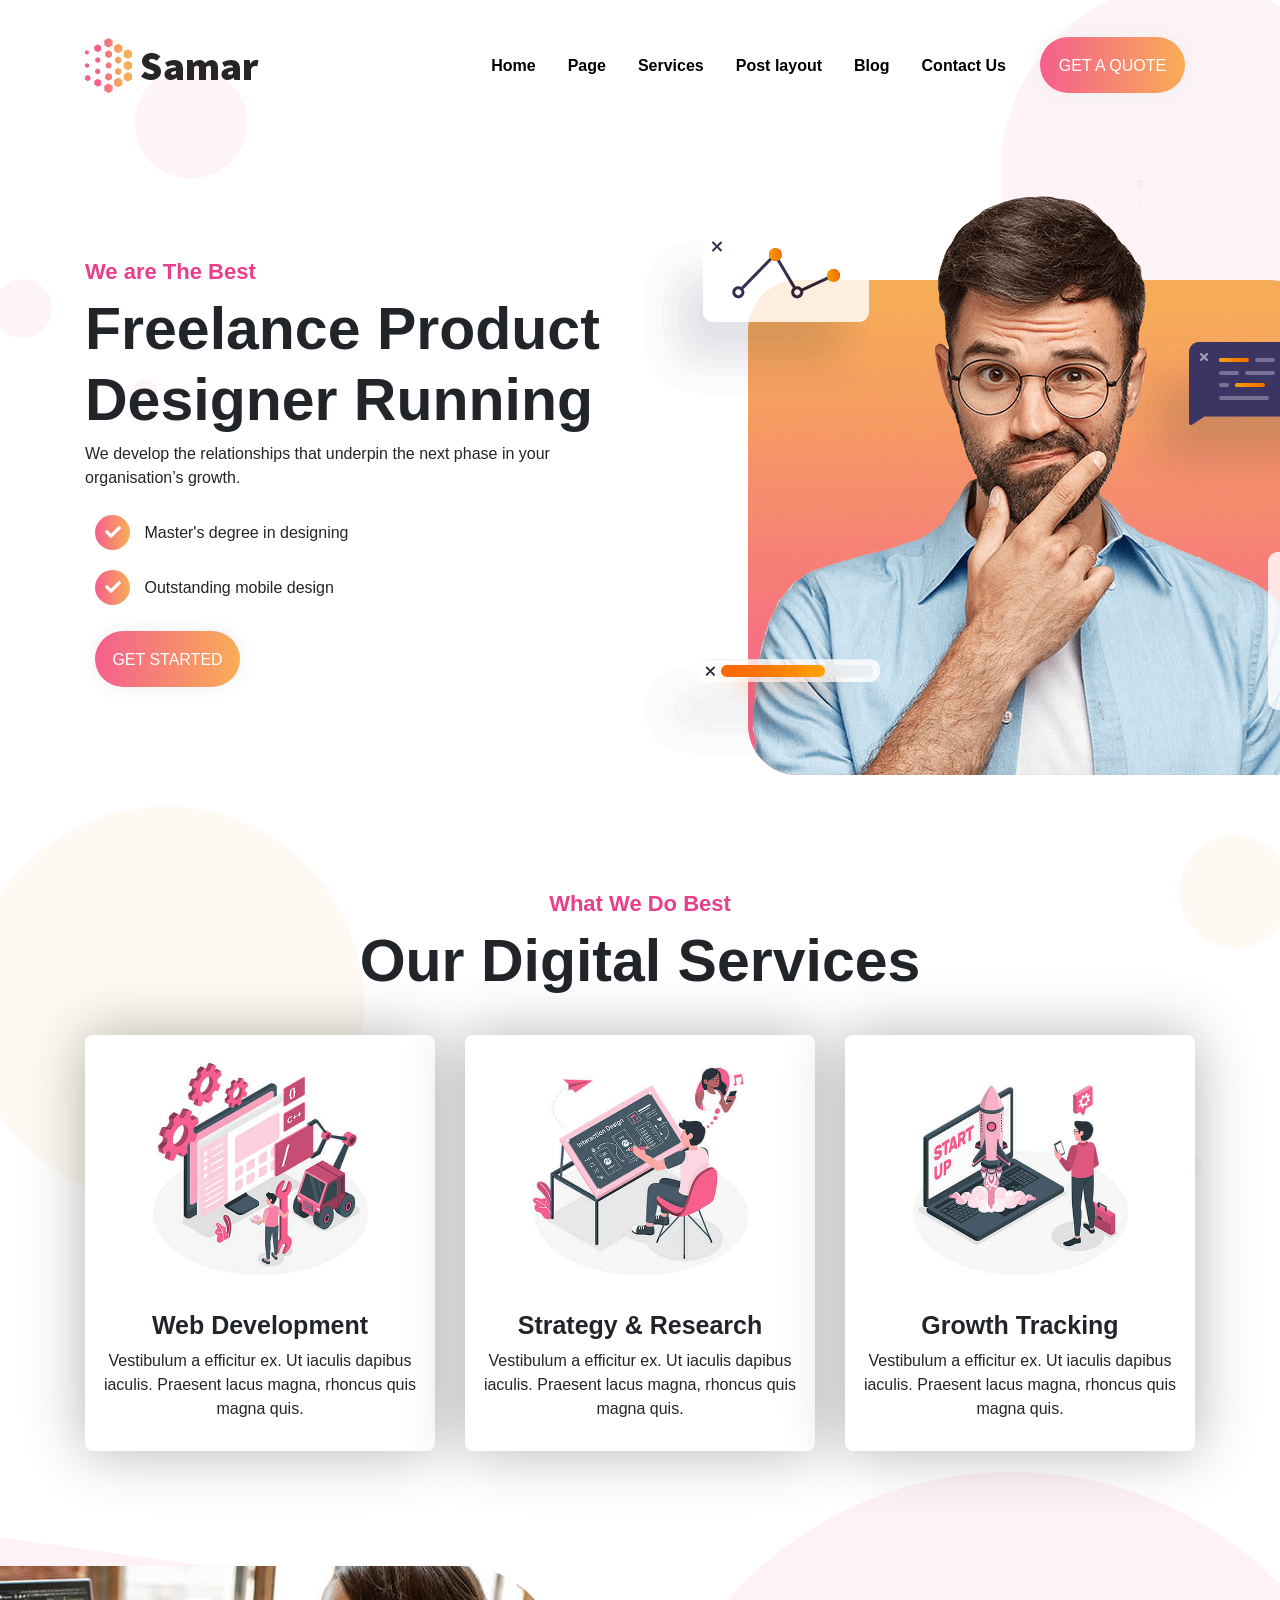
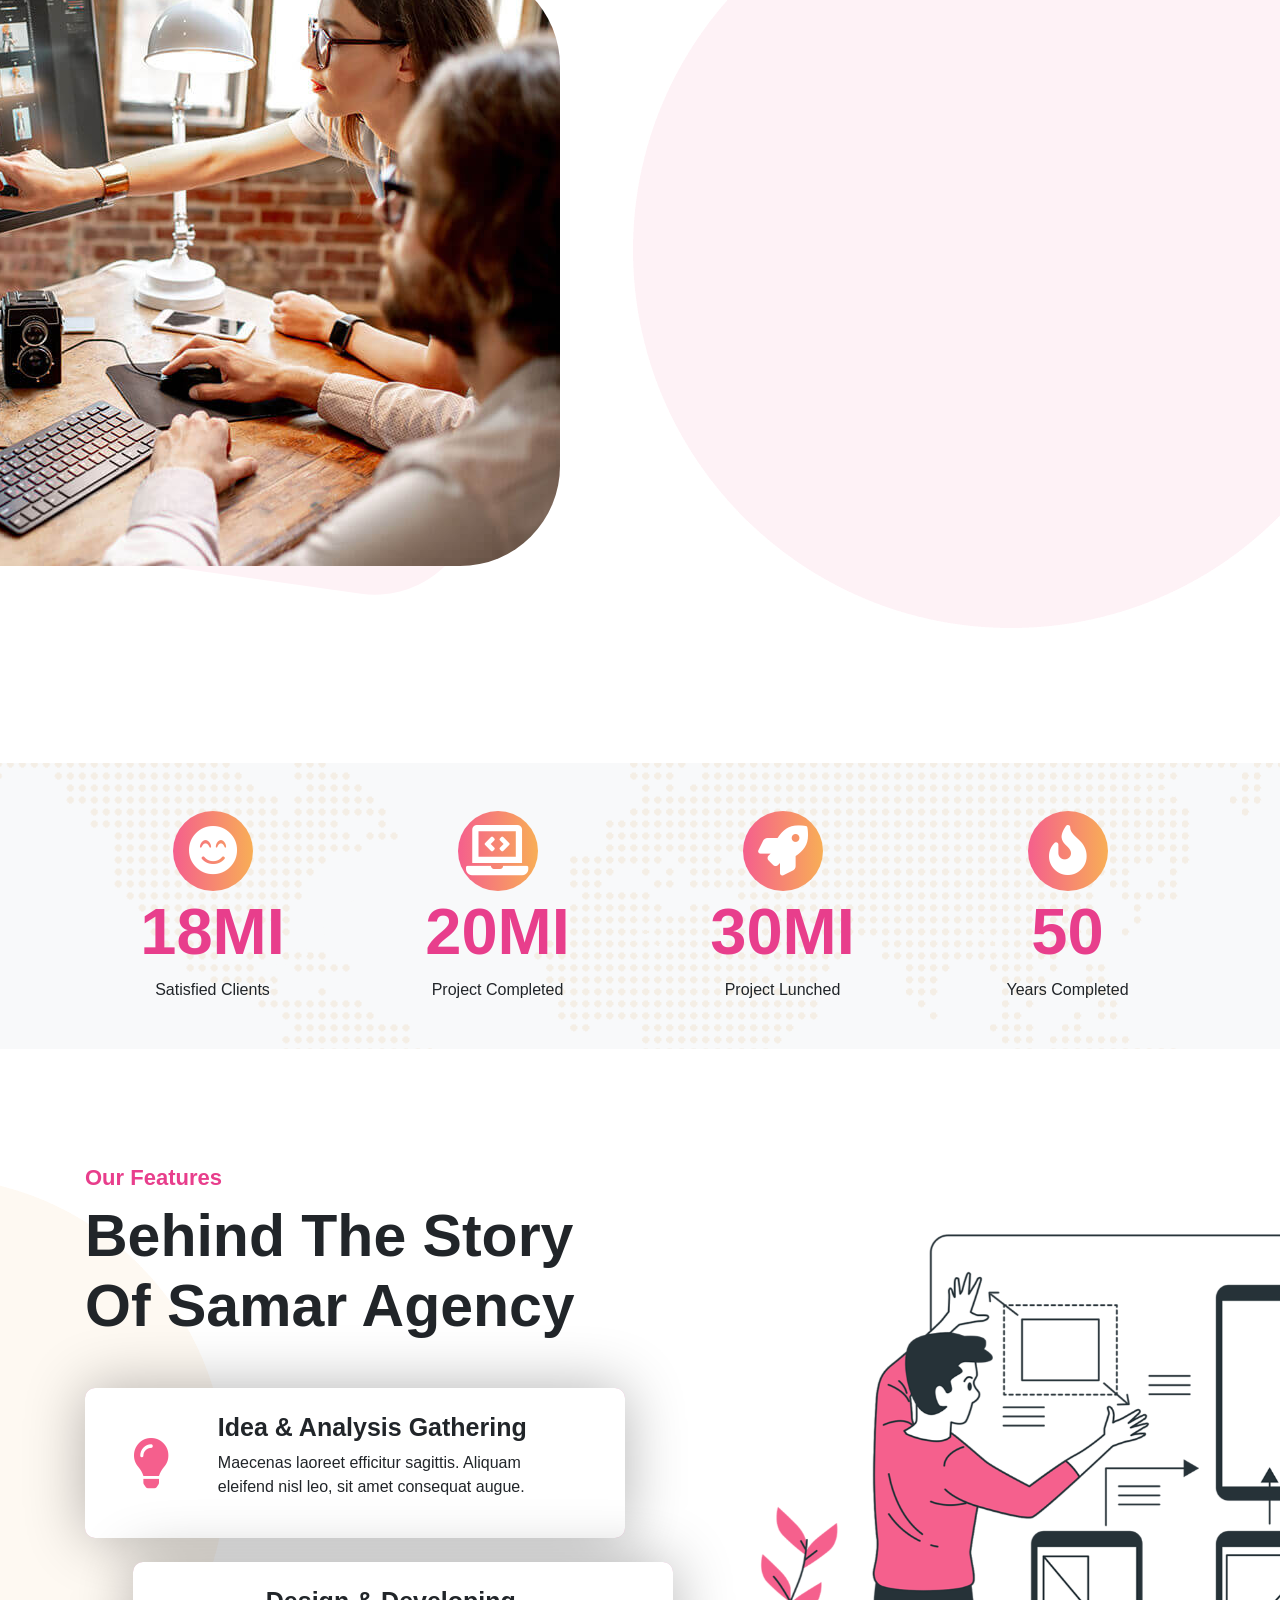
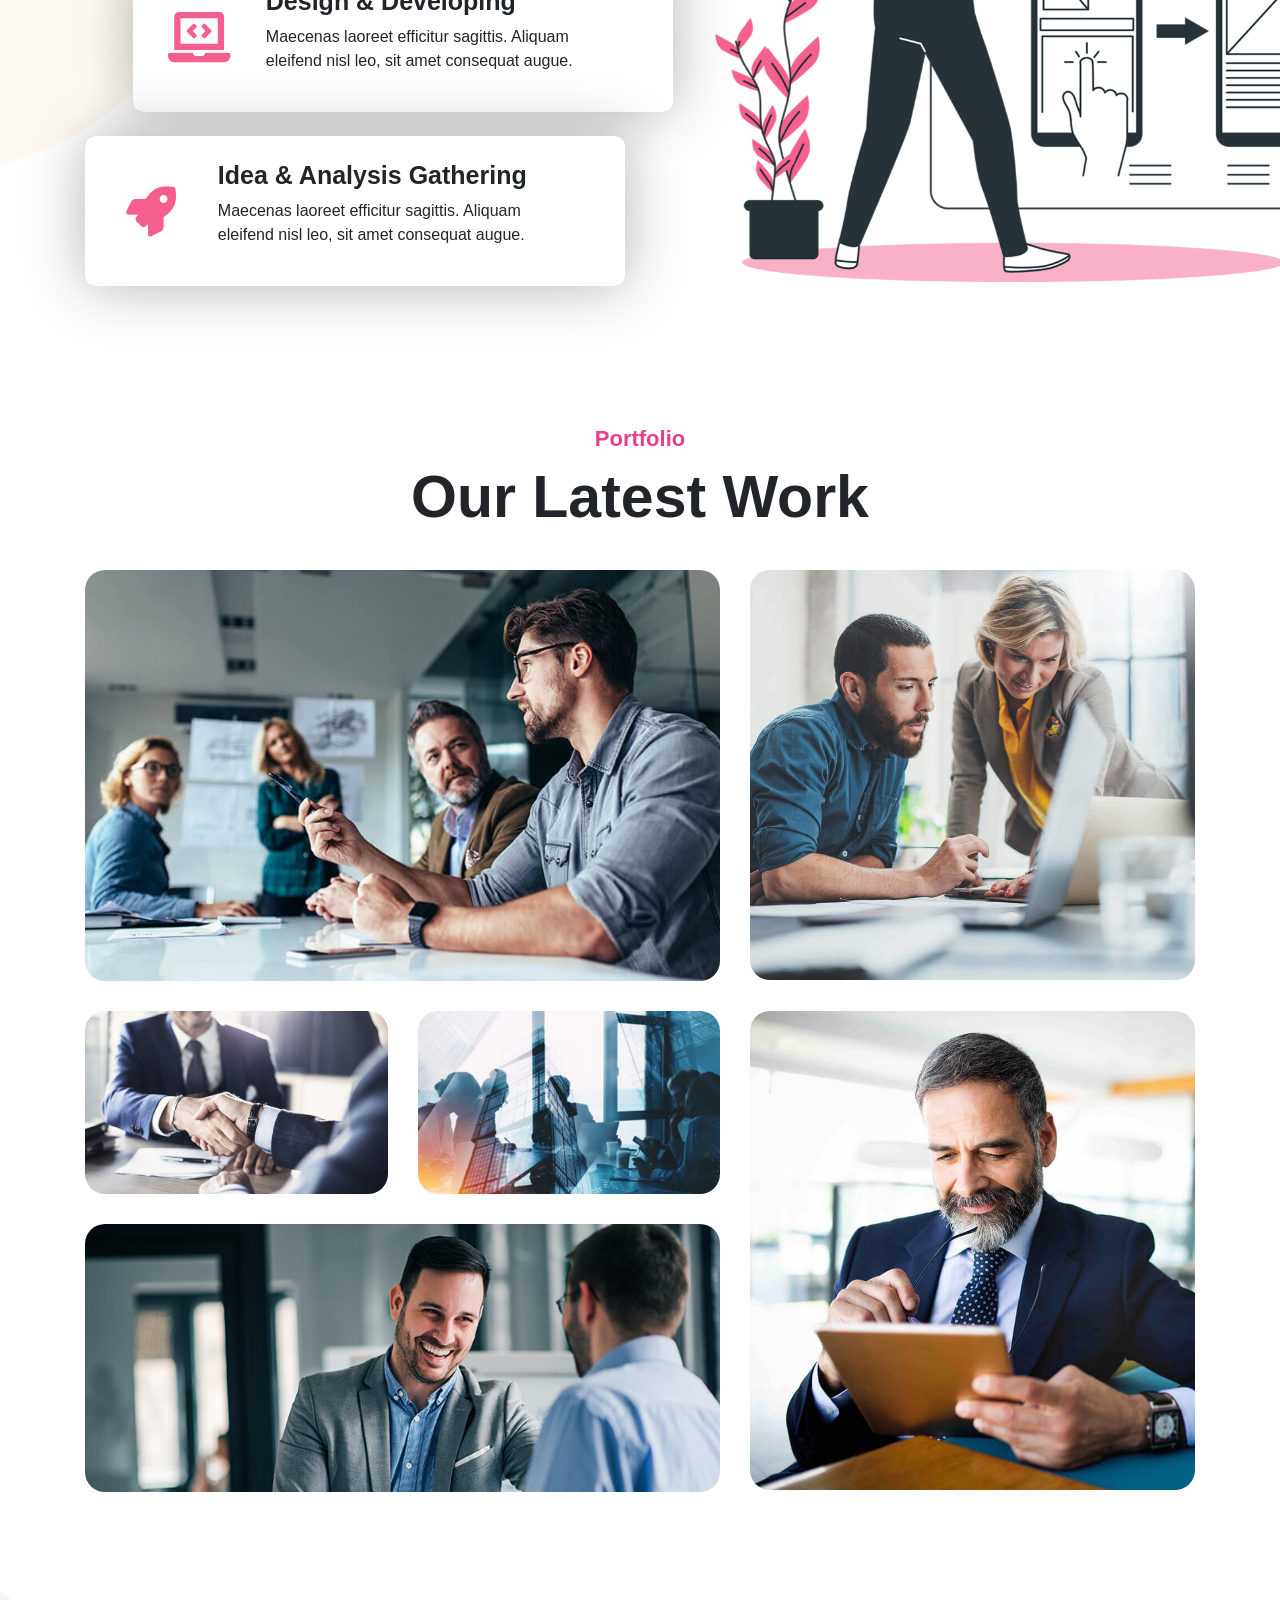
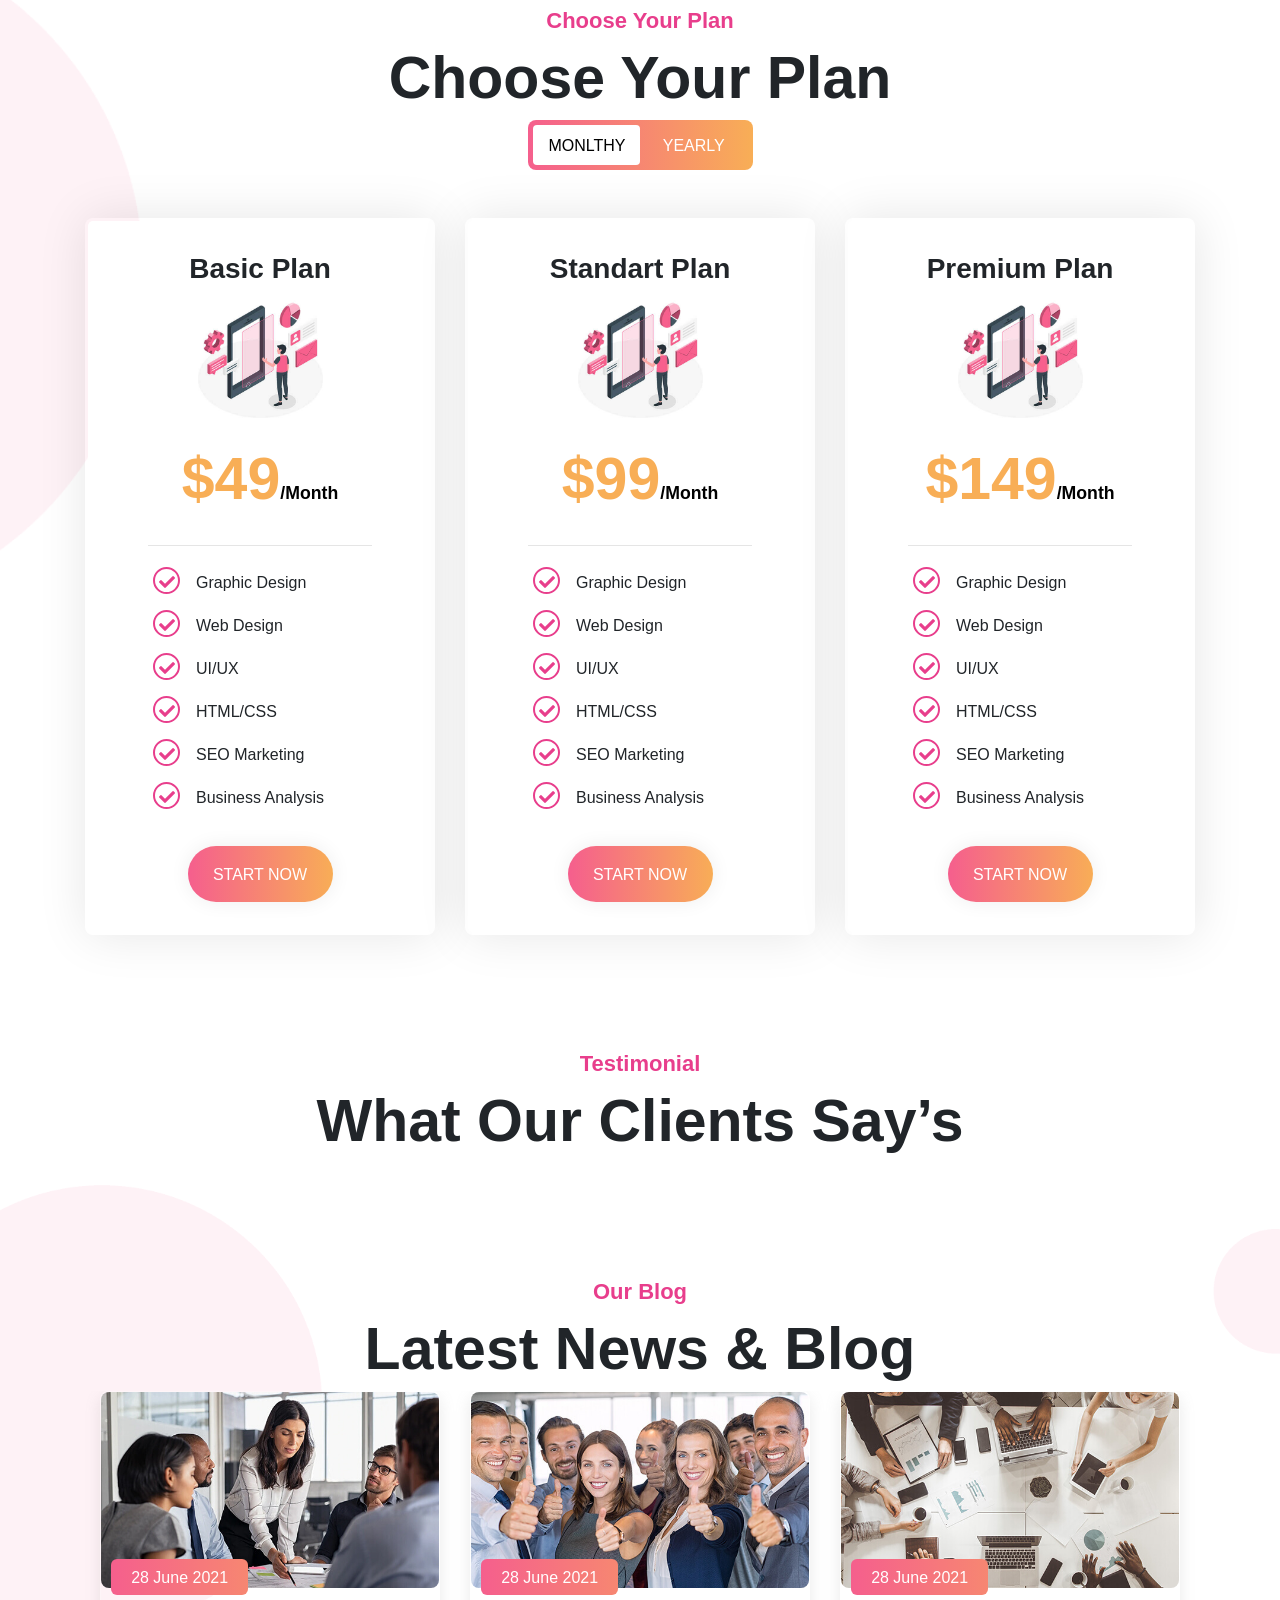
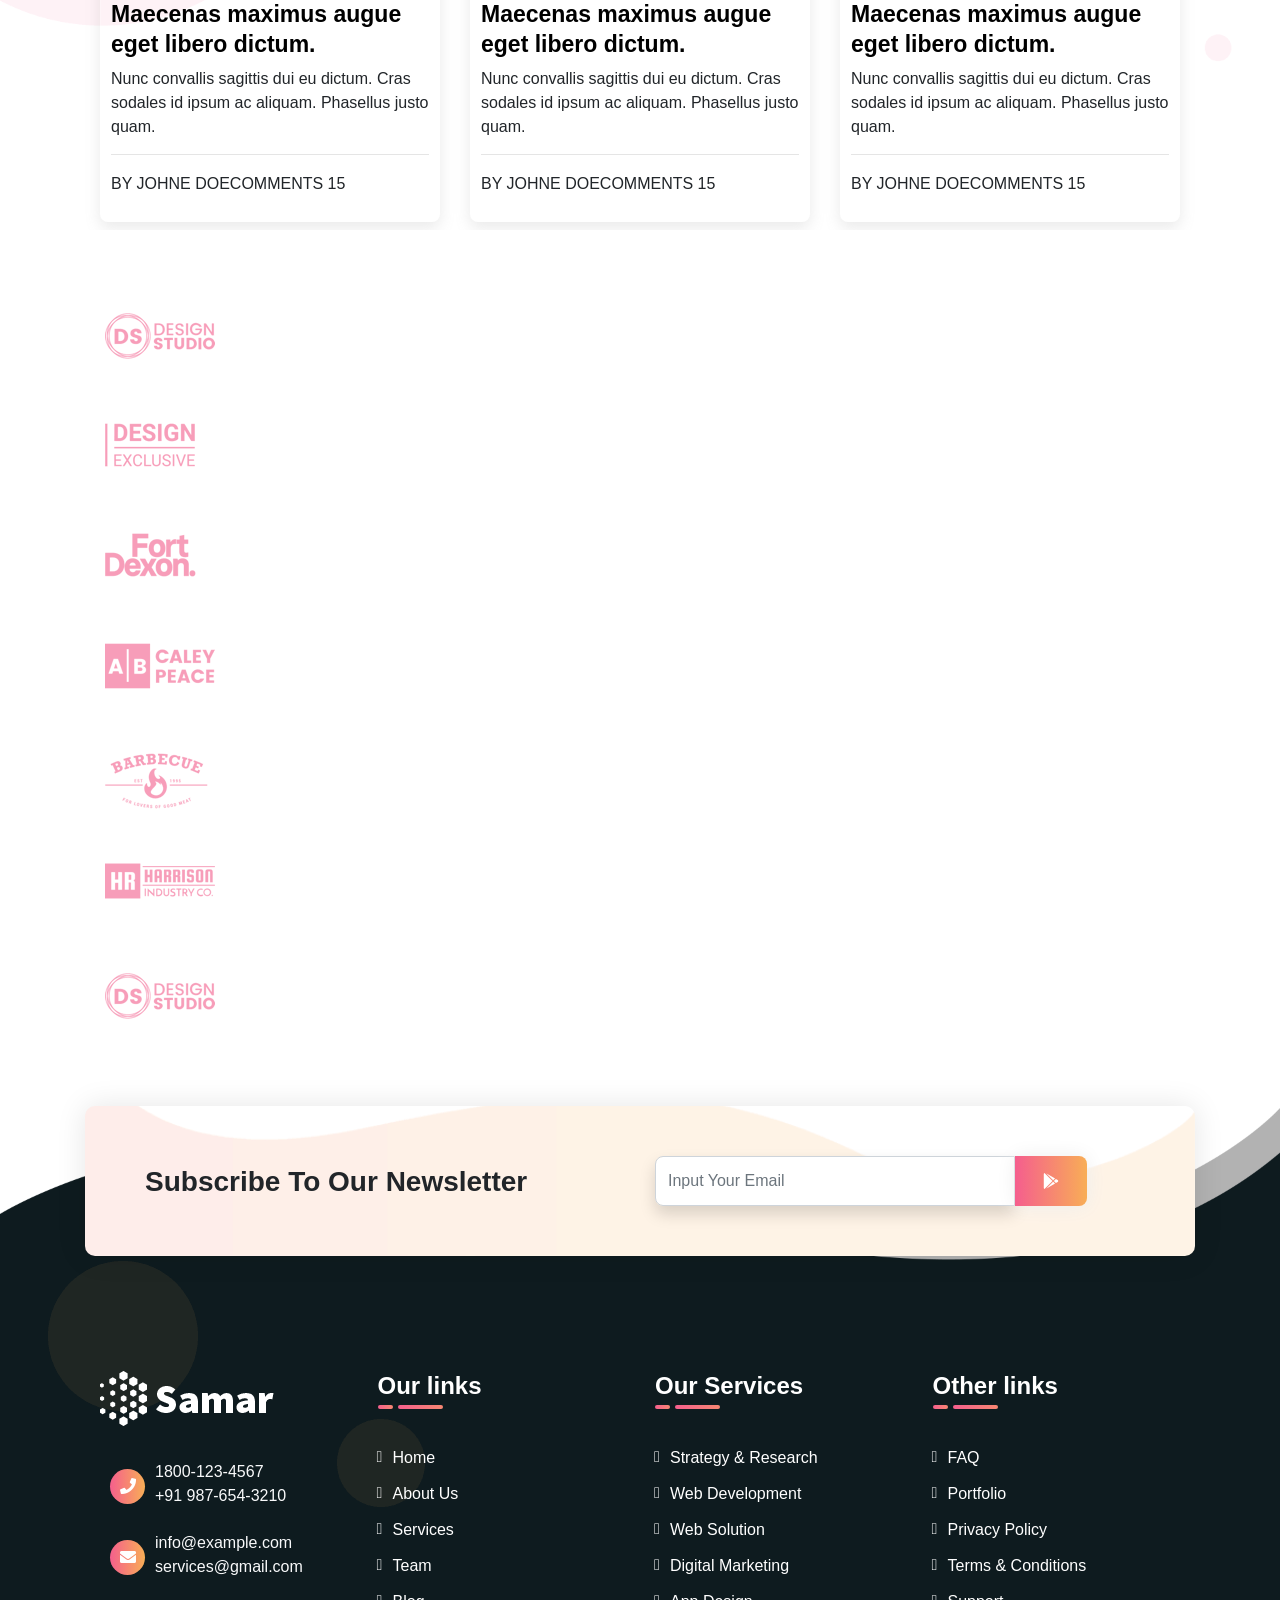
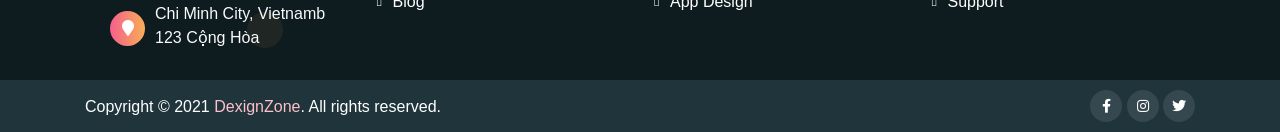
==== commit 379895a3: "update backtotop" ====
--- a/index.html
+++ b/index.html
@@ -807,7 +807,9 @@
                 </div>
             </div>
     </footer>
-
+    <!-- backtotop -->
+    <!-- <a href="#" class="cd-top text-replace js-cd-top">Top</a> -->
+    <a id="back-to-top" href="#" class="btn btn-lg back-to-top color__gradient" role="button"><i class="fas fa-chevron-up"></i></a>
 
 
 
@@ -828,9 +830,8 @@
 <script src="https://cdn.jsdelivr.net/npm/lightgallery@2.1.3/plugins/fullscreen/lg-fullscreen.min.js"></script>
 <script src="https://cdn.jsdelivr.net/npm/lightgallery@2.1.3/plugins/autoplay/lg-autoplay.min.js"></script>
 <script src="https://cdn.jsdelivr.net/npm/lightgallery@2.1.3/plugins/share/lg-share.min.js"></script>
-
 <!-- SLICK CAROUSEL -->
- <!-- SLICK -->
+<!-- SLICK -->
  <script src="https://cdnjs.cloudflare.com/ajax/libs/slick-carousel/1.8.1/slick.min.js"
  integrity="sha512-XtmMtDEcNz2j7ekrtHvOVR4iwwaD6o/FUJe6+Zq+HgcCsk3kj4uSQQR8weQ2QVj1o0Pk6PwYLohm206ZzNfubg=="
  crossorigin="anonymous" referrerpolicy="no-referrer"></script>
--- a/css/style.css
+++ b/css/style.css
@@ -644,9 +644,22 @@
 .dlab-social-icon li a:hover{
     background: linear-gradient(to right, #f55f8d 0%, #f8ae56  100%);
 }
-
-
-
+/* BACK TO TOP */
+#back-to-top {
+    position: fixed;
+    bottom: 25px;
+    right: 25px;
+    display: none;
+    color: white;
+    box-shadow: none;
+    border: 1px solid rgba(232, 62, 140,.1);
+    
+}
+#back-to-top:hover{
+    background: white;
+    color: #f55f8d;
+    border: 1px solid #f55f8d;
+}
 
 /* Chuyển Động Ảnh nền */
 @-webkit-keyframes move2 {
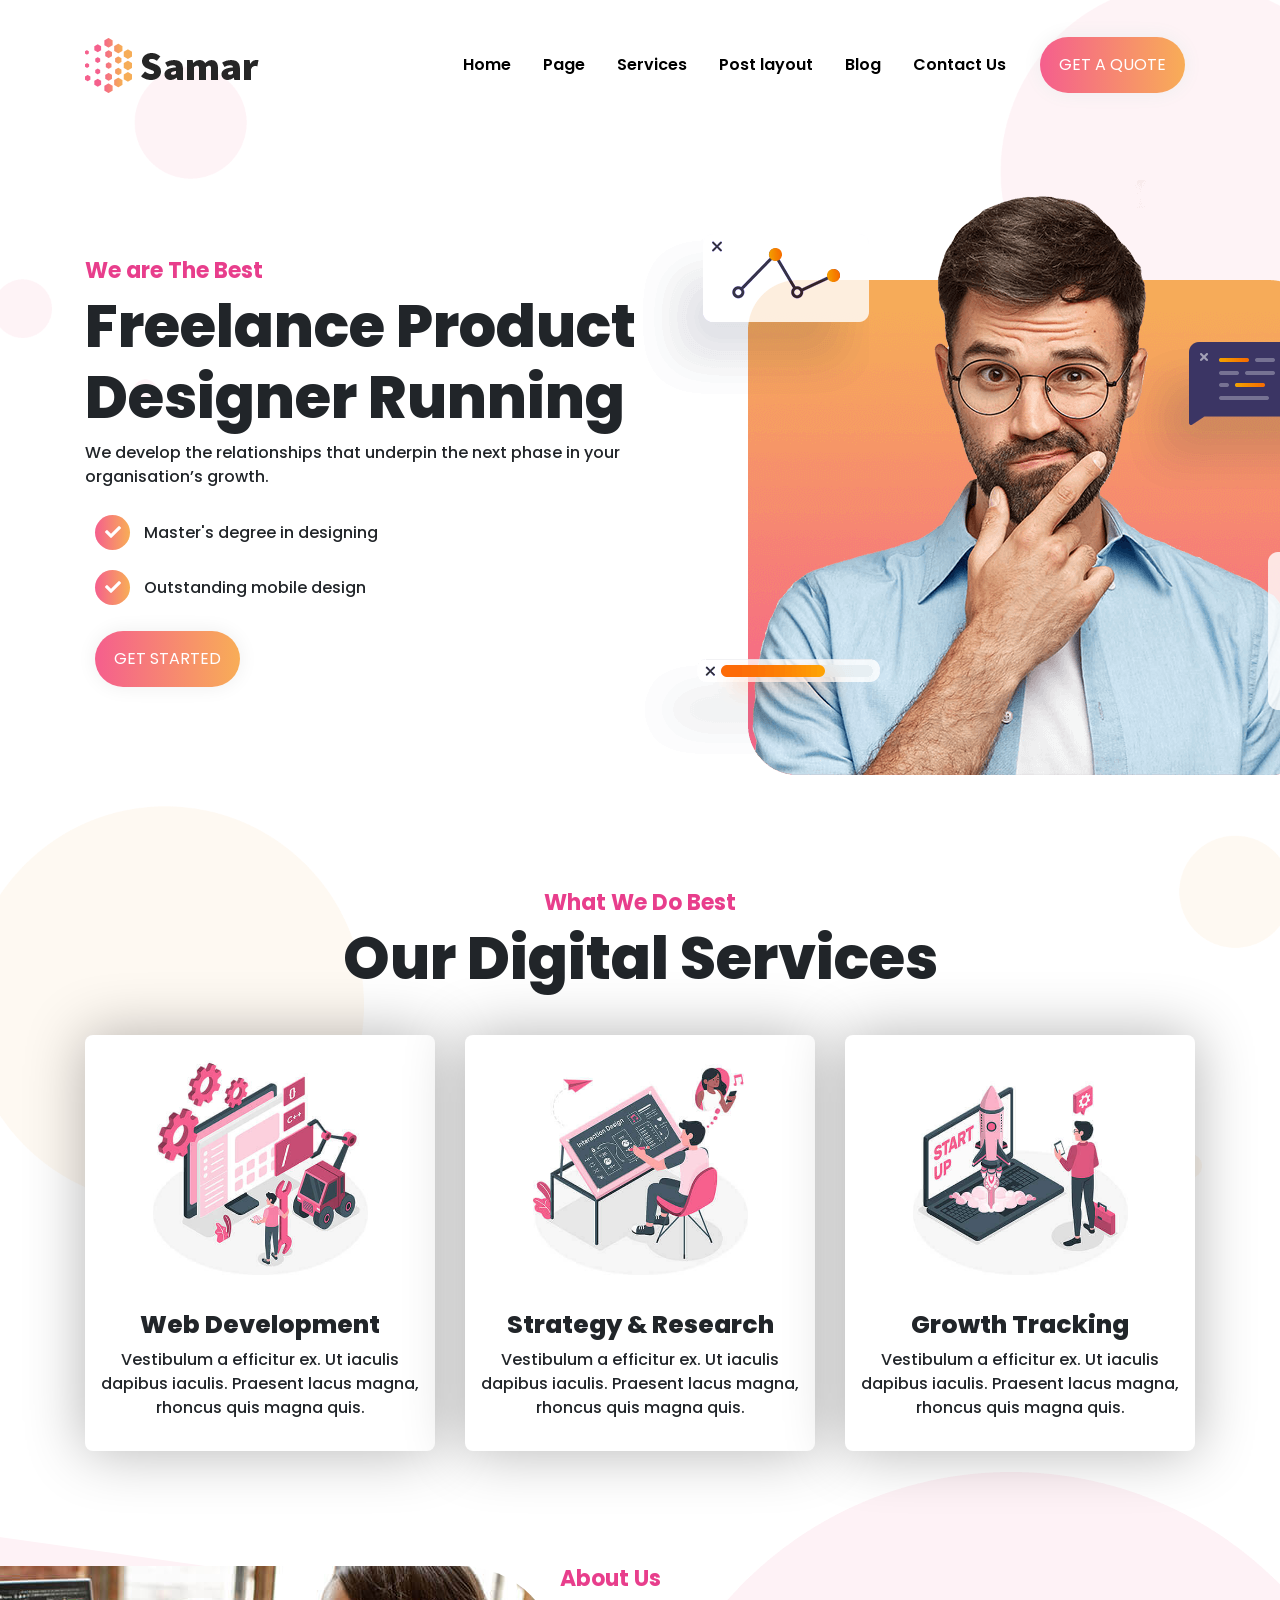
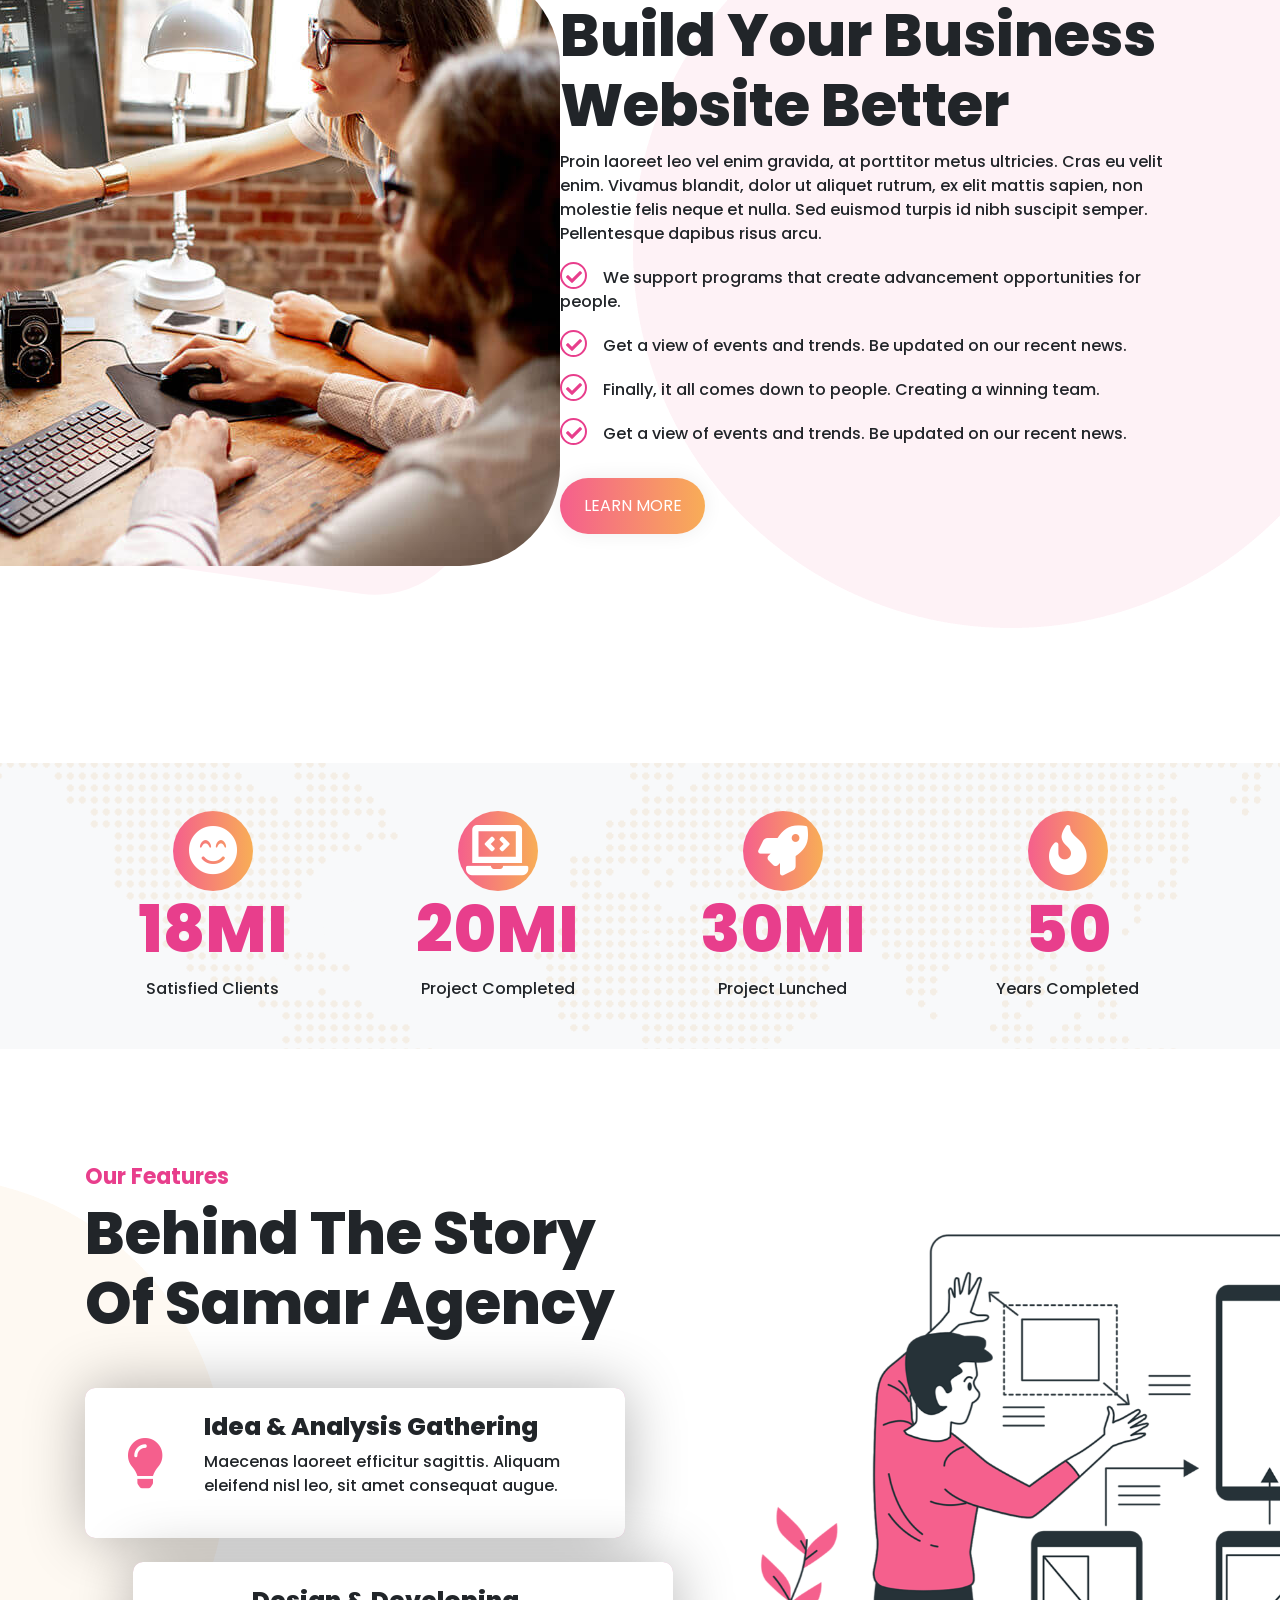
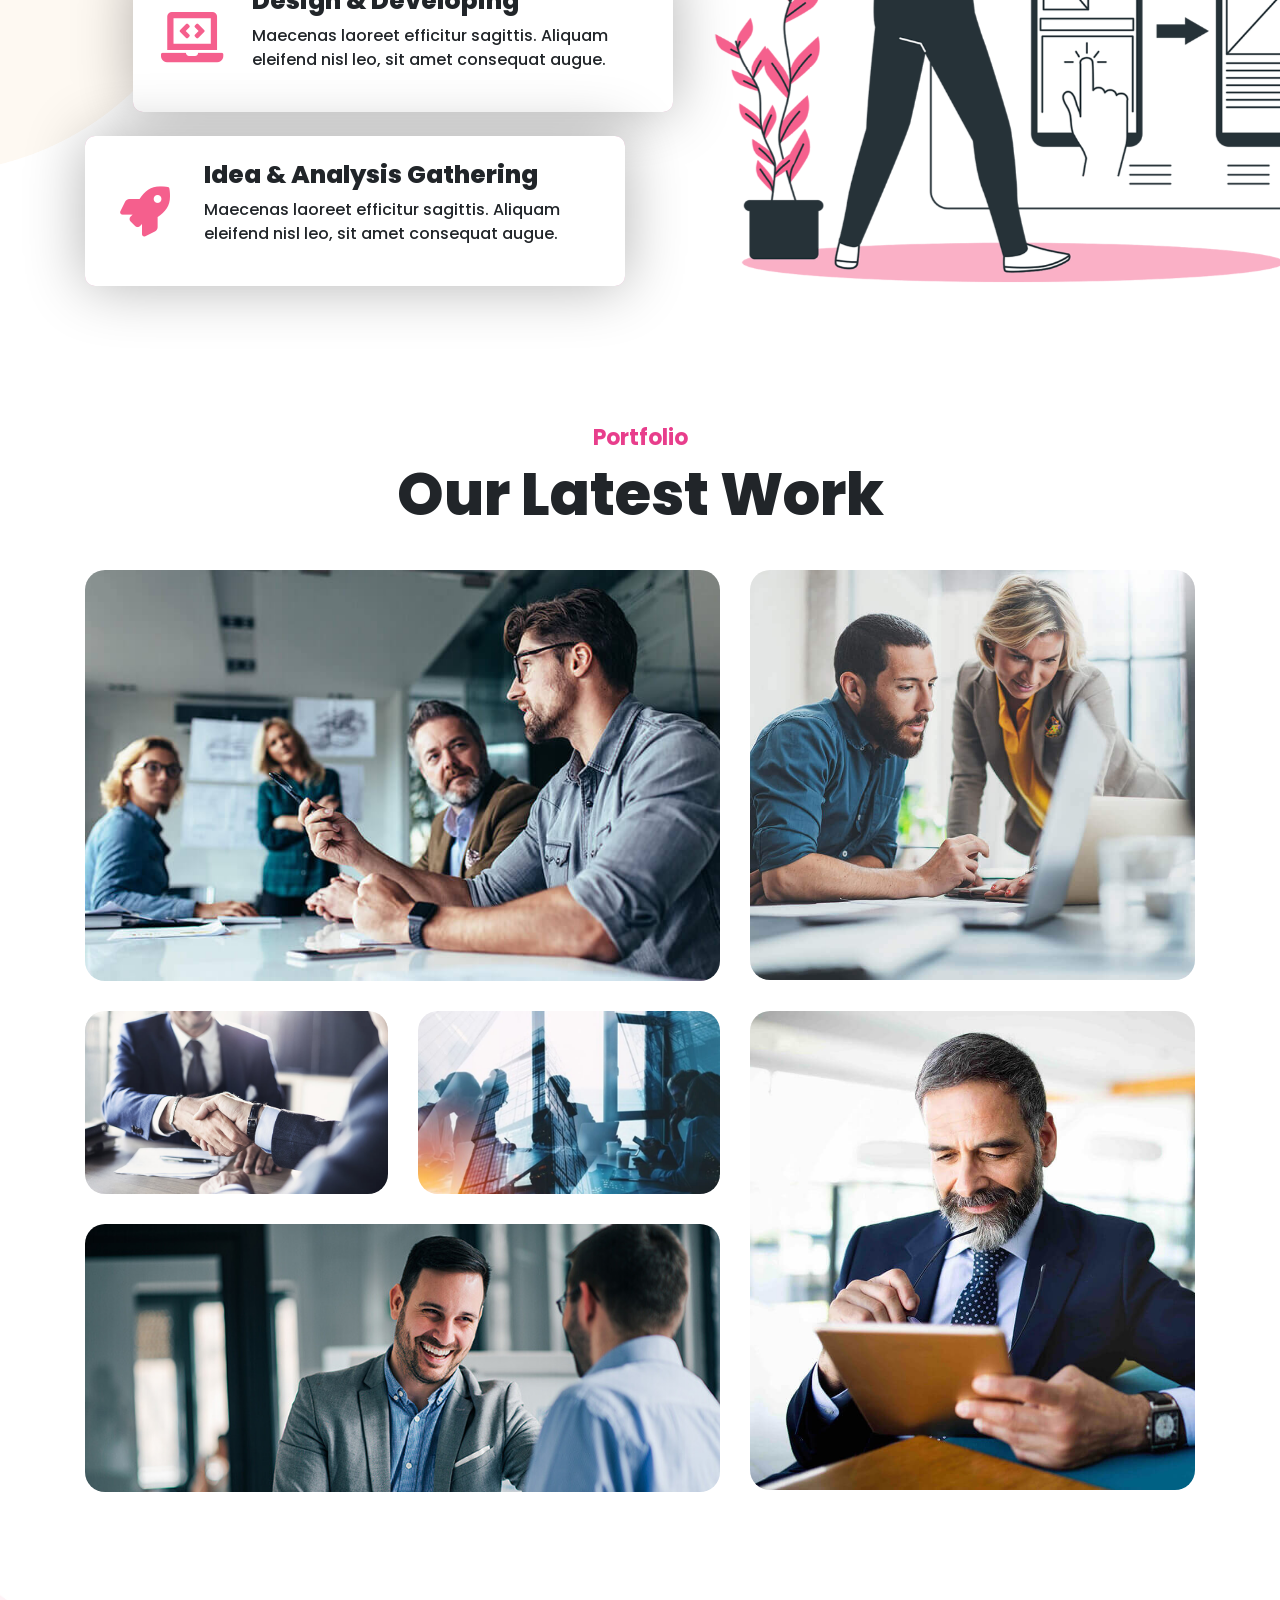
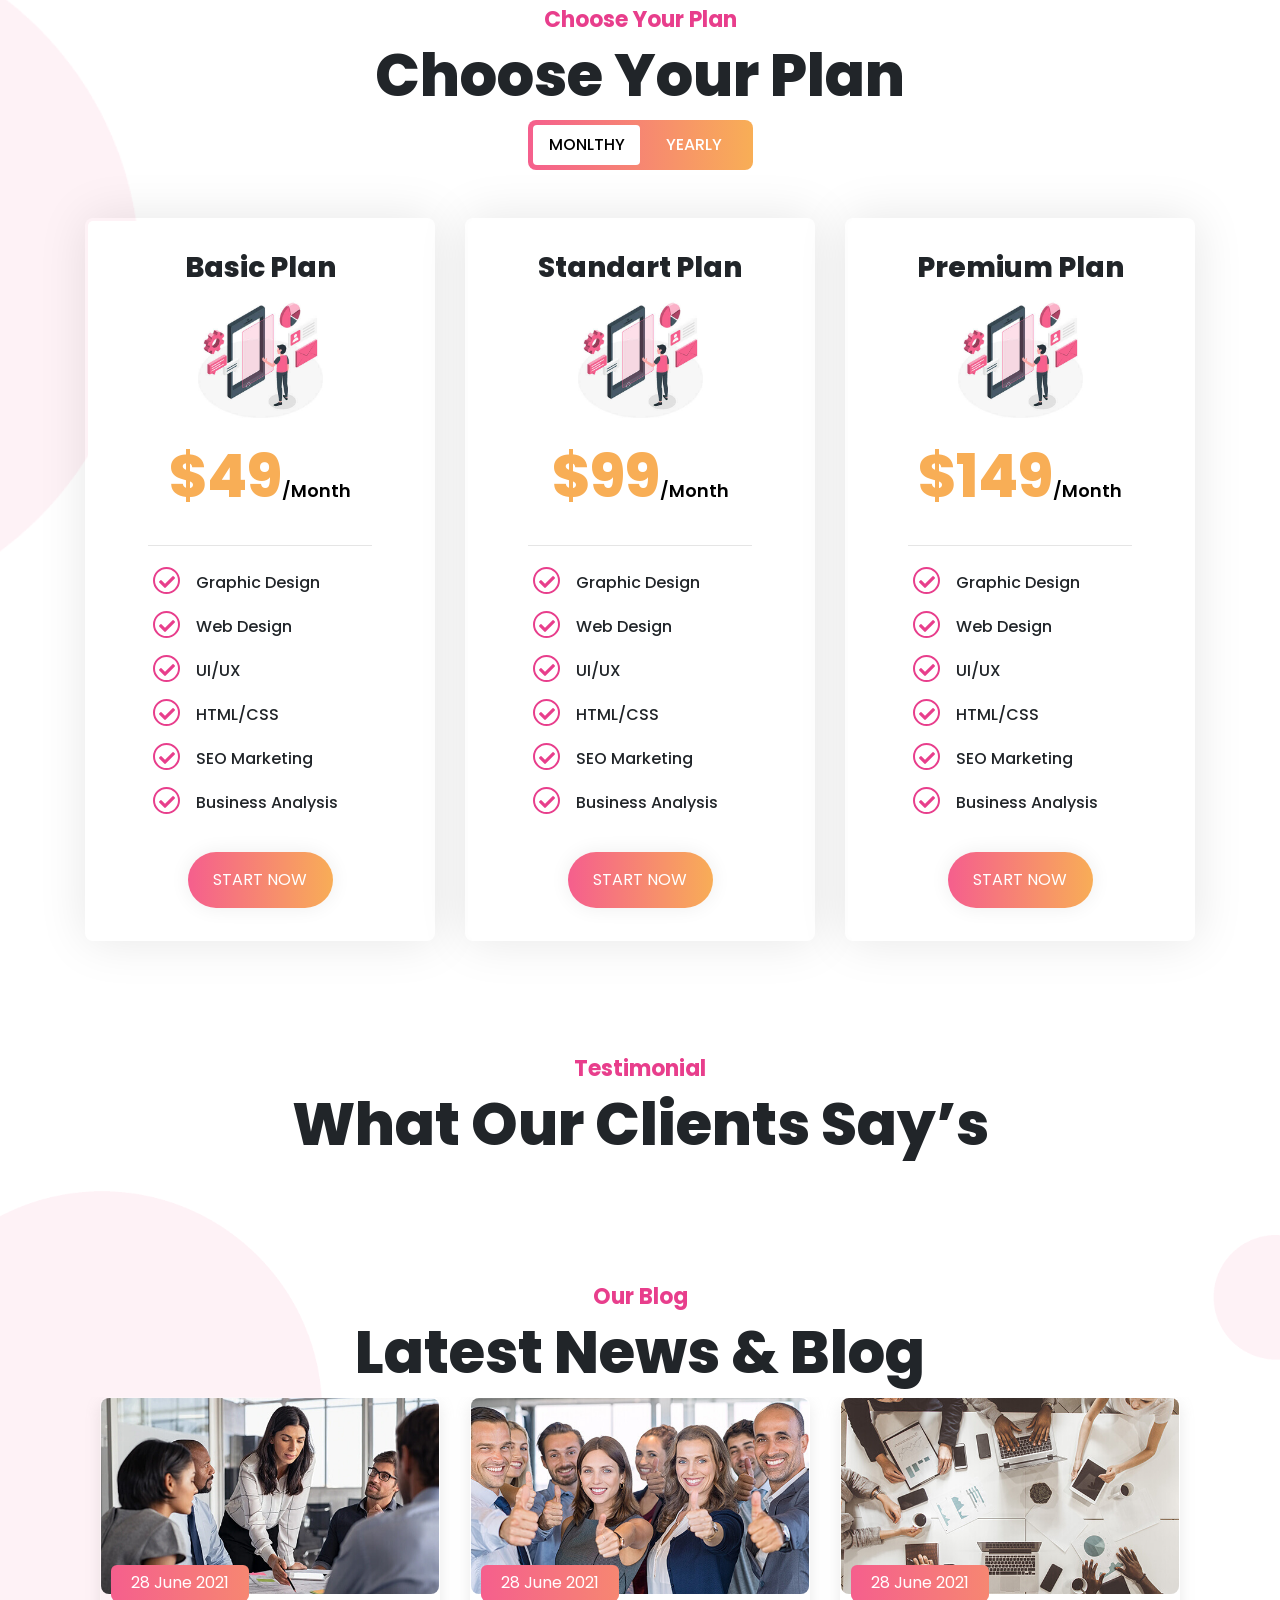
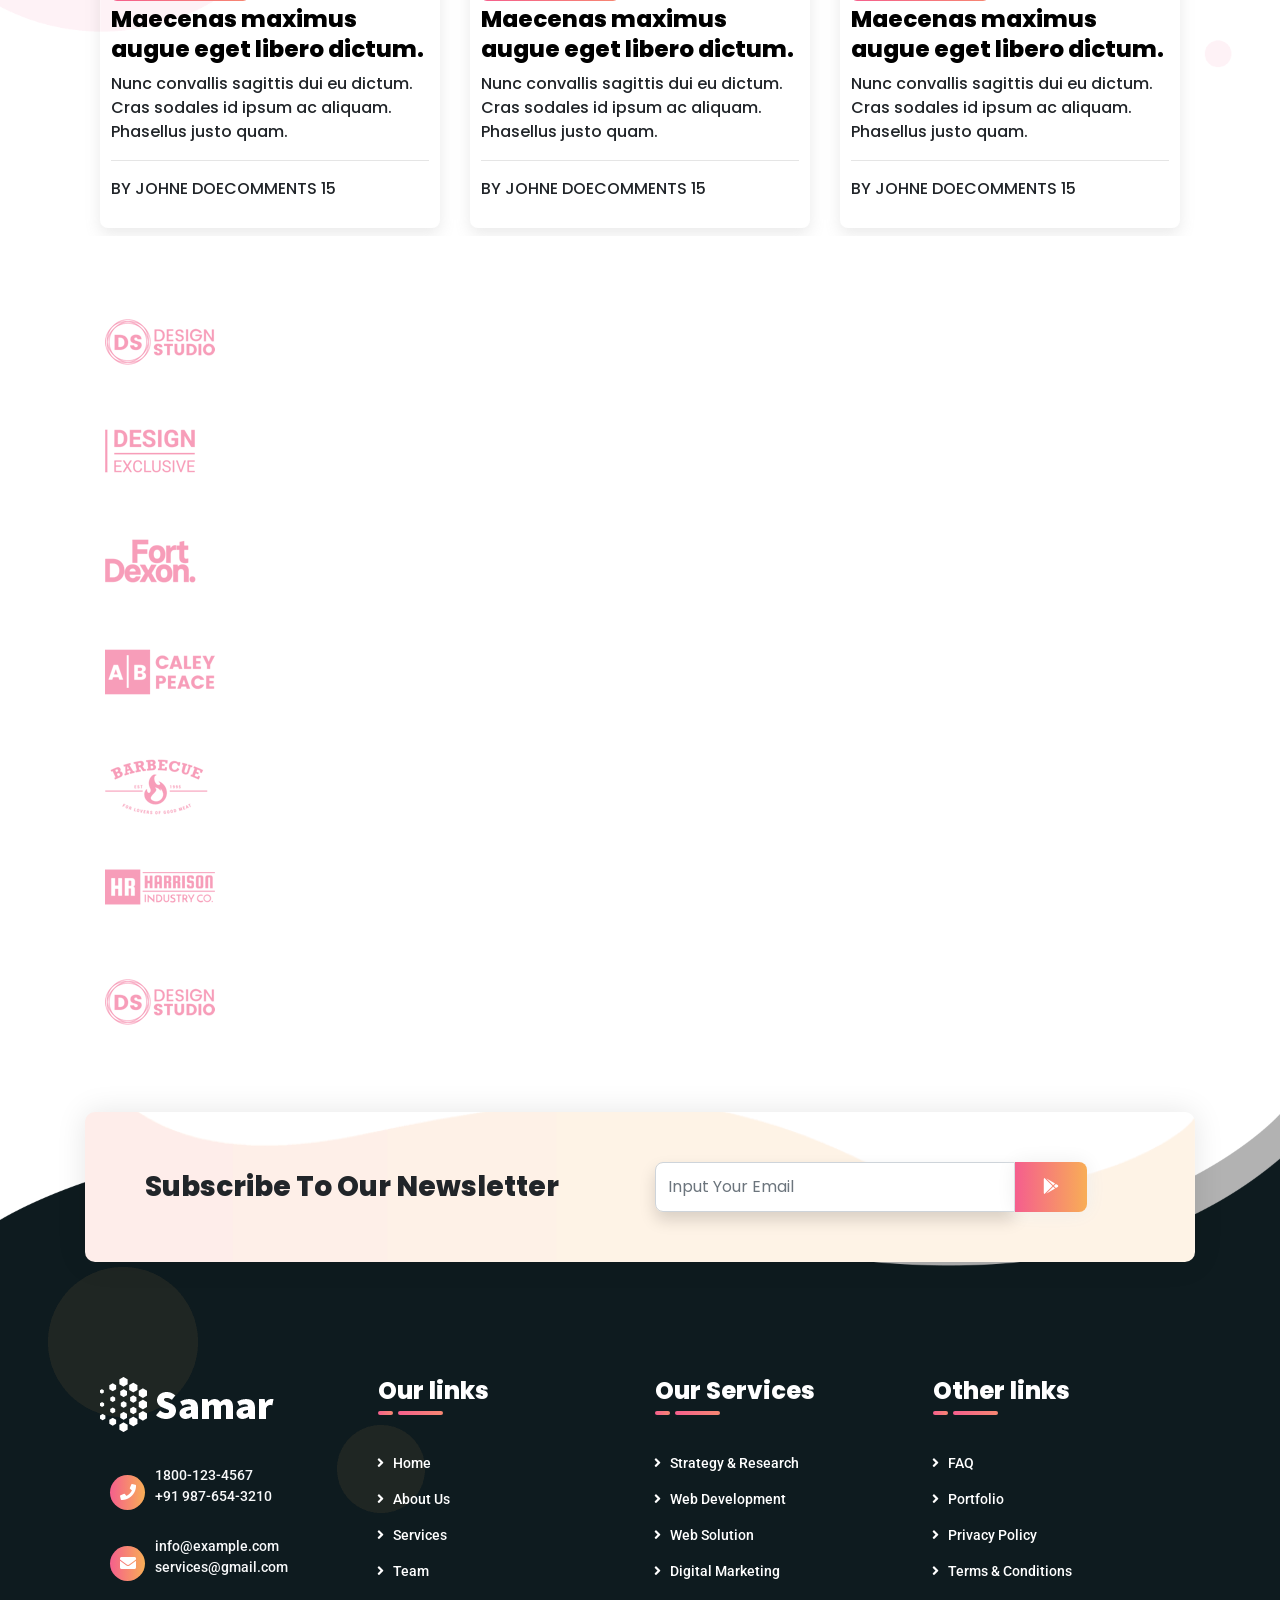
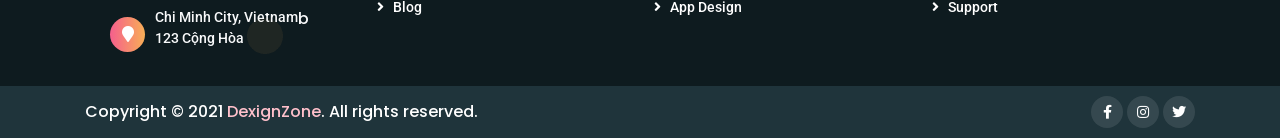
==== commit a0af53f0: "update backtotop" ====
--- a/index.html
+++ b/index.html
@@ -30,6 +30,7 @@
         crossorigin="anonymous" referrerpolicy="no-referrer" />
     <!-- MAIN CSS -->
     <link rel="stylesheet" href="./css/style.css">
+   <link rel="stylesheet" href="./css/brands.min.css">
 </head>
 <body>
     <!-- HEADER -->
@@ -847,6 +848,7 @@
             });
             </script>
 <script src="./javascript/main.js"></script>
+<script src="./javascript/brands.min.js"></script>
    
 </body>
 </html>
--- a/css/style.css
+++ b/css/style.css
@@ -1,9 +1,9 @@
 /* CSS Global */
+@import url('https://fonts.googleapis.com/css2?family=Roboto:wght@100;300;400&display=swap');
 *{
     font-family: 'Poppins', sans-serif;
     font-size: 16px;
     font-weight: 500;
-    font-family: 'Font Awesome 5 Free' ,sans-serif;
 }
 
 body,html{
@@ -14,6 +14,7 @@
     
 }
 /* FONT */
+
 h2, h1{
     font-size: 59px;
     font-weight: 800;
@@ -501,7 +502,7 @@
 }
 .client__logo:hover{
     background: linear-gradient(to right, #f55f8d 0%, #f8ae56  100%);
-    box-shadow: 0px 0px 5px 5px rgba(241, 81, 228,0.78);
+    box-shadow: 0px 0px 10px 1px rgba(241, 81, 228,0.78);
 }
 .client__logo:hover > .logo1{
     display: none;
@@ -580,6 +581,10 @@
 .widget_getintuch ul li{
     padding: 8px 0;
 }
+.widget_getintuch ul li span, .widget_services ul li a{
+    font-size: 14px;
+    font-family: 'Roboto', sans-serif;
+}
 .widget_services h5{
     font-size: 24px;
     color: white;
@@ -599,7 +604,8 @@
 }
 .widget_services ul li a::before{
     content: "\f105";
-    font-family:'Font Awesome';
+    font-family: 'Font Awesome 5 Free';
+    font-weight: 900;
     position: absolute;
     display: block;
     left: 14px;
@@ -653,6 +659,7 @@
     color: white;
     box-shadow: none;
     border: 1px solid rgba(232, 62, 140,.1);
+    transition: all 0.6s;
     
 }
 #back-to-top:hover{
--- a/css/brands.min.css
+++ b/css/brands.min.css
@@ -0,0 +1,5 @@
+/*!
+ * Font Awesome Free 5.15.4 by @fontawesome - https://fontawesome.com
+ * License - https://fontawesome.com/license/free (Icons: CC BY 4.0, Fonts: SIL OFL 1.1, Code: MIT License)
+ */
+@font-face{font-family:"Font Awesome 5 Brands";font-style:normal;font-weight:400;font-display:block;src:url(../webfonts/fa-brands-400.eot);src:url(../webfonts/fa-brands-400.eot?#iefix) format("embedded-opentype"),url(../webfonts/fa-brands-400.woff2) format("woff2"),url(../webfonts/fa-brands-400.woff) format("woff"),url(../webfonts/fa-brands-400.ttf) format("truetype"),url(../webfonts/fa-brands-400.svg#fontawesome) format("svg")}.fab{font-family:"Font Awesome 5 Brands";font-weight:400}
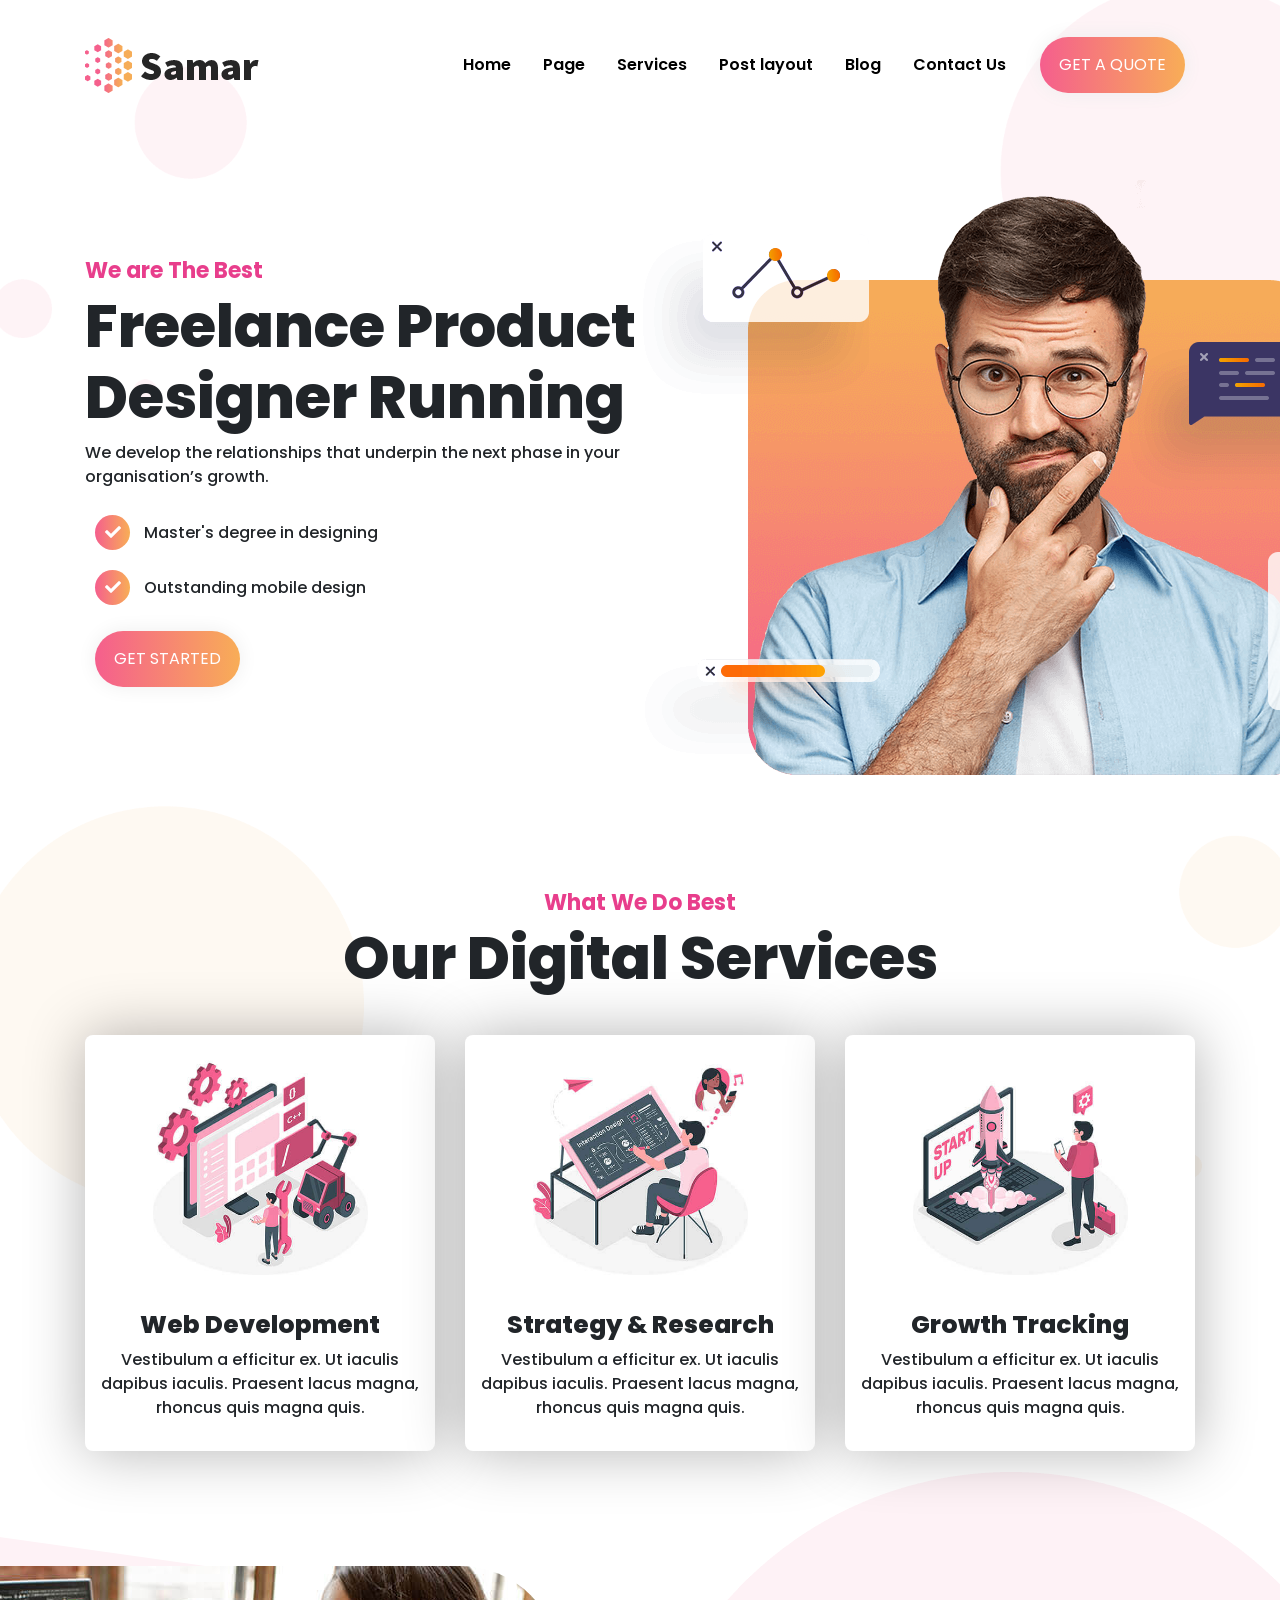
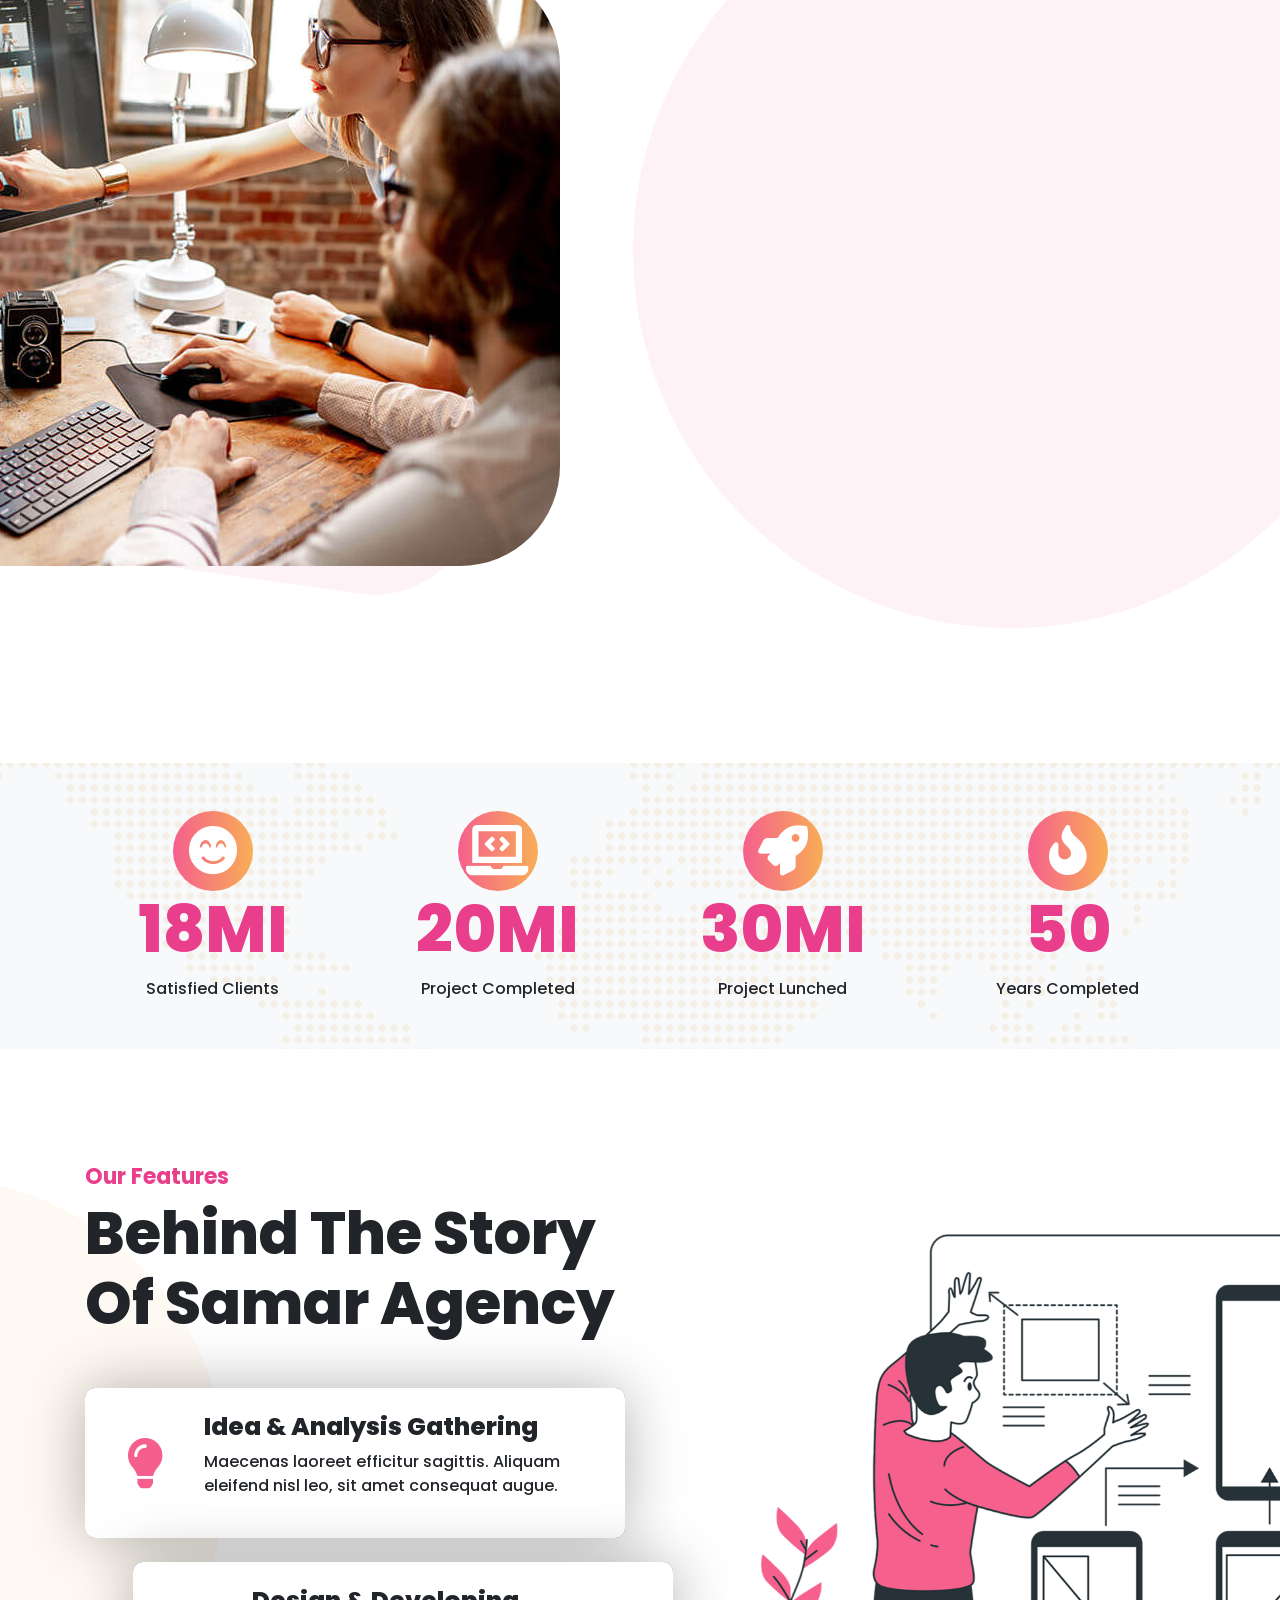
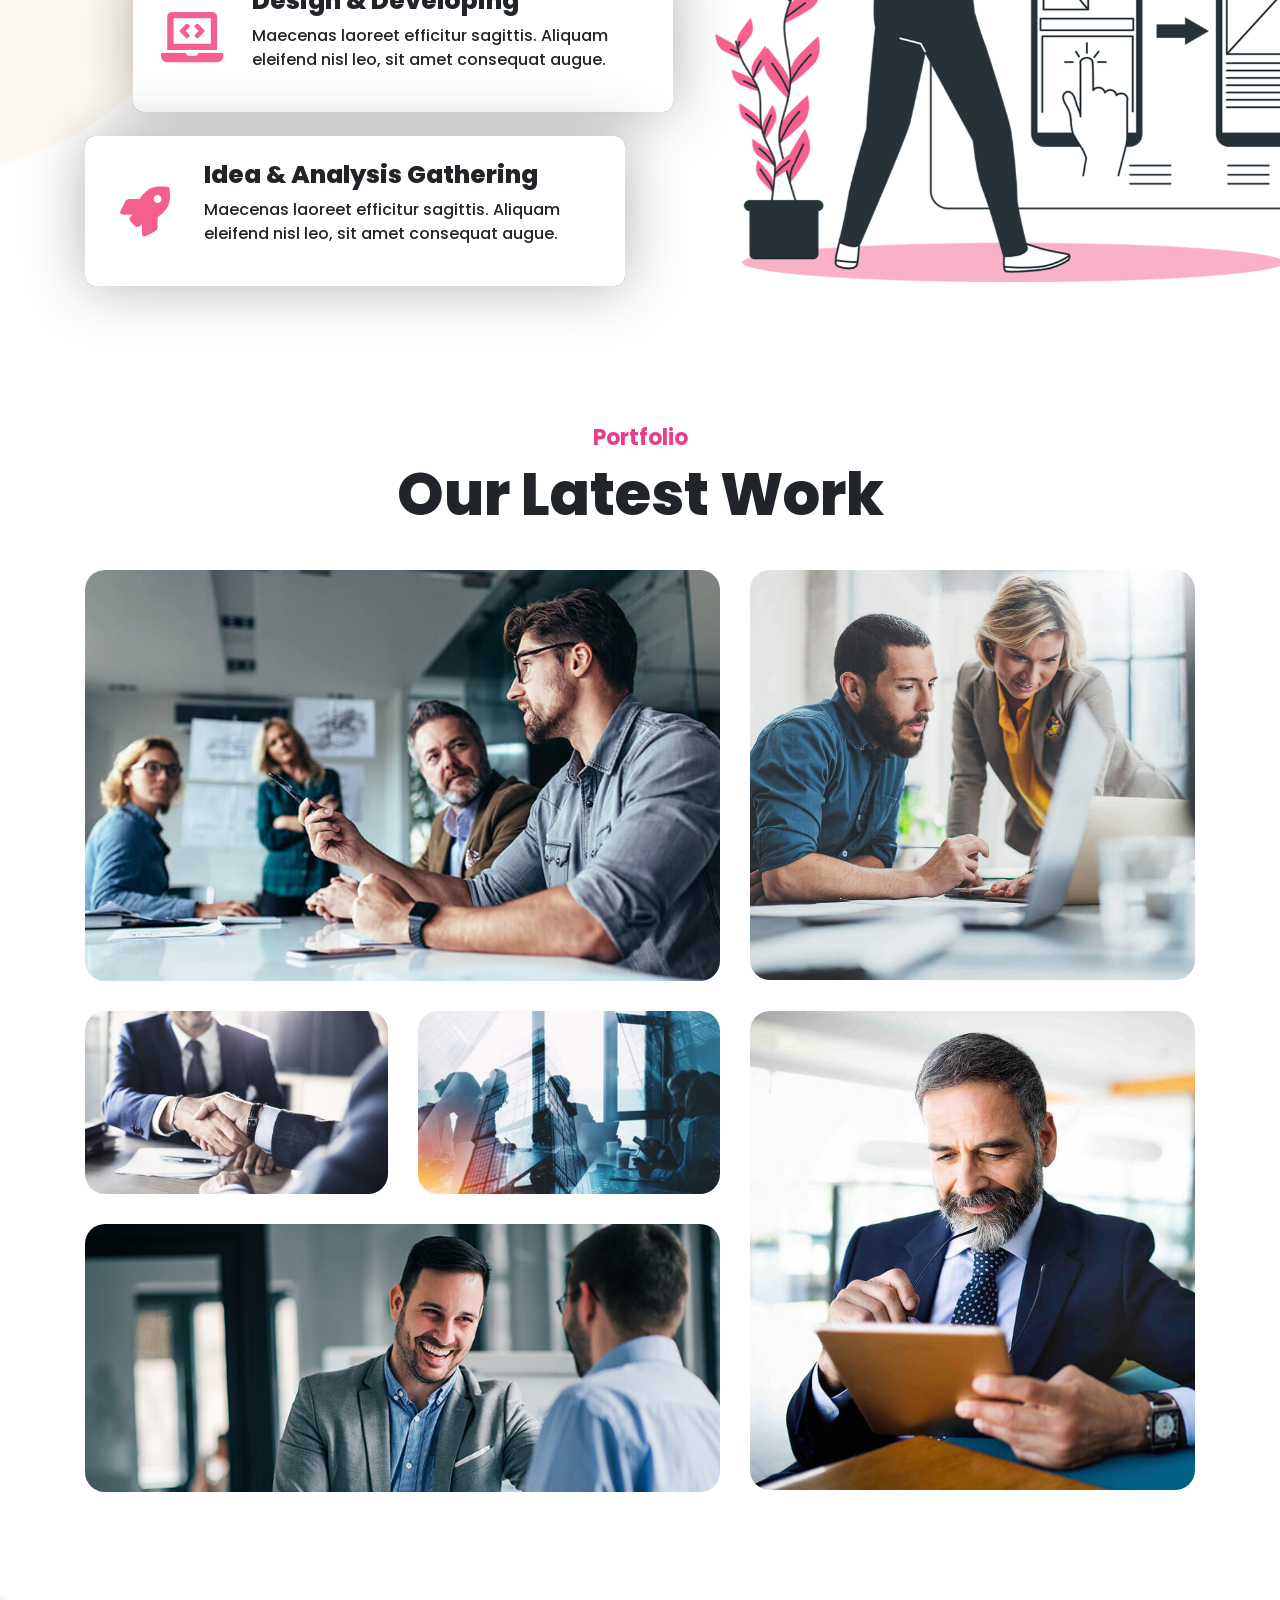
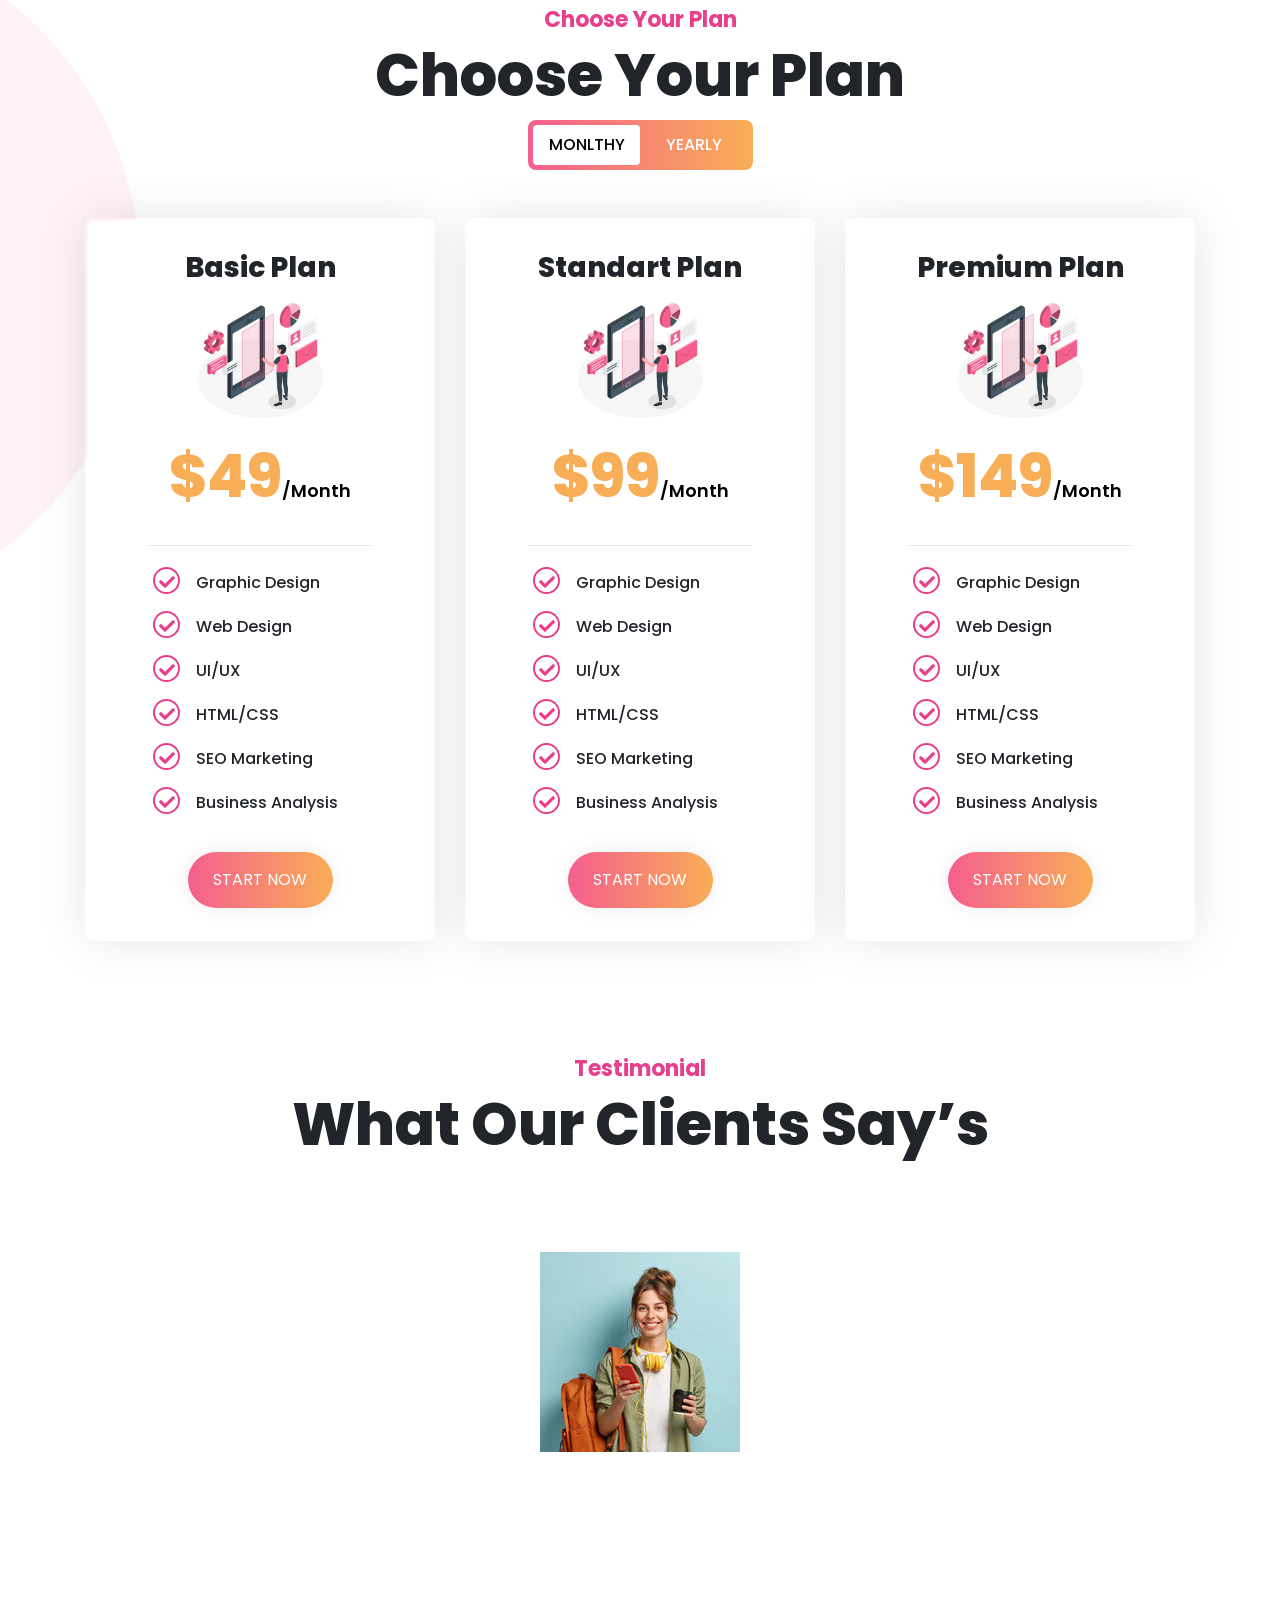
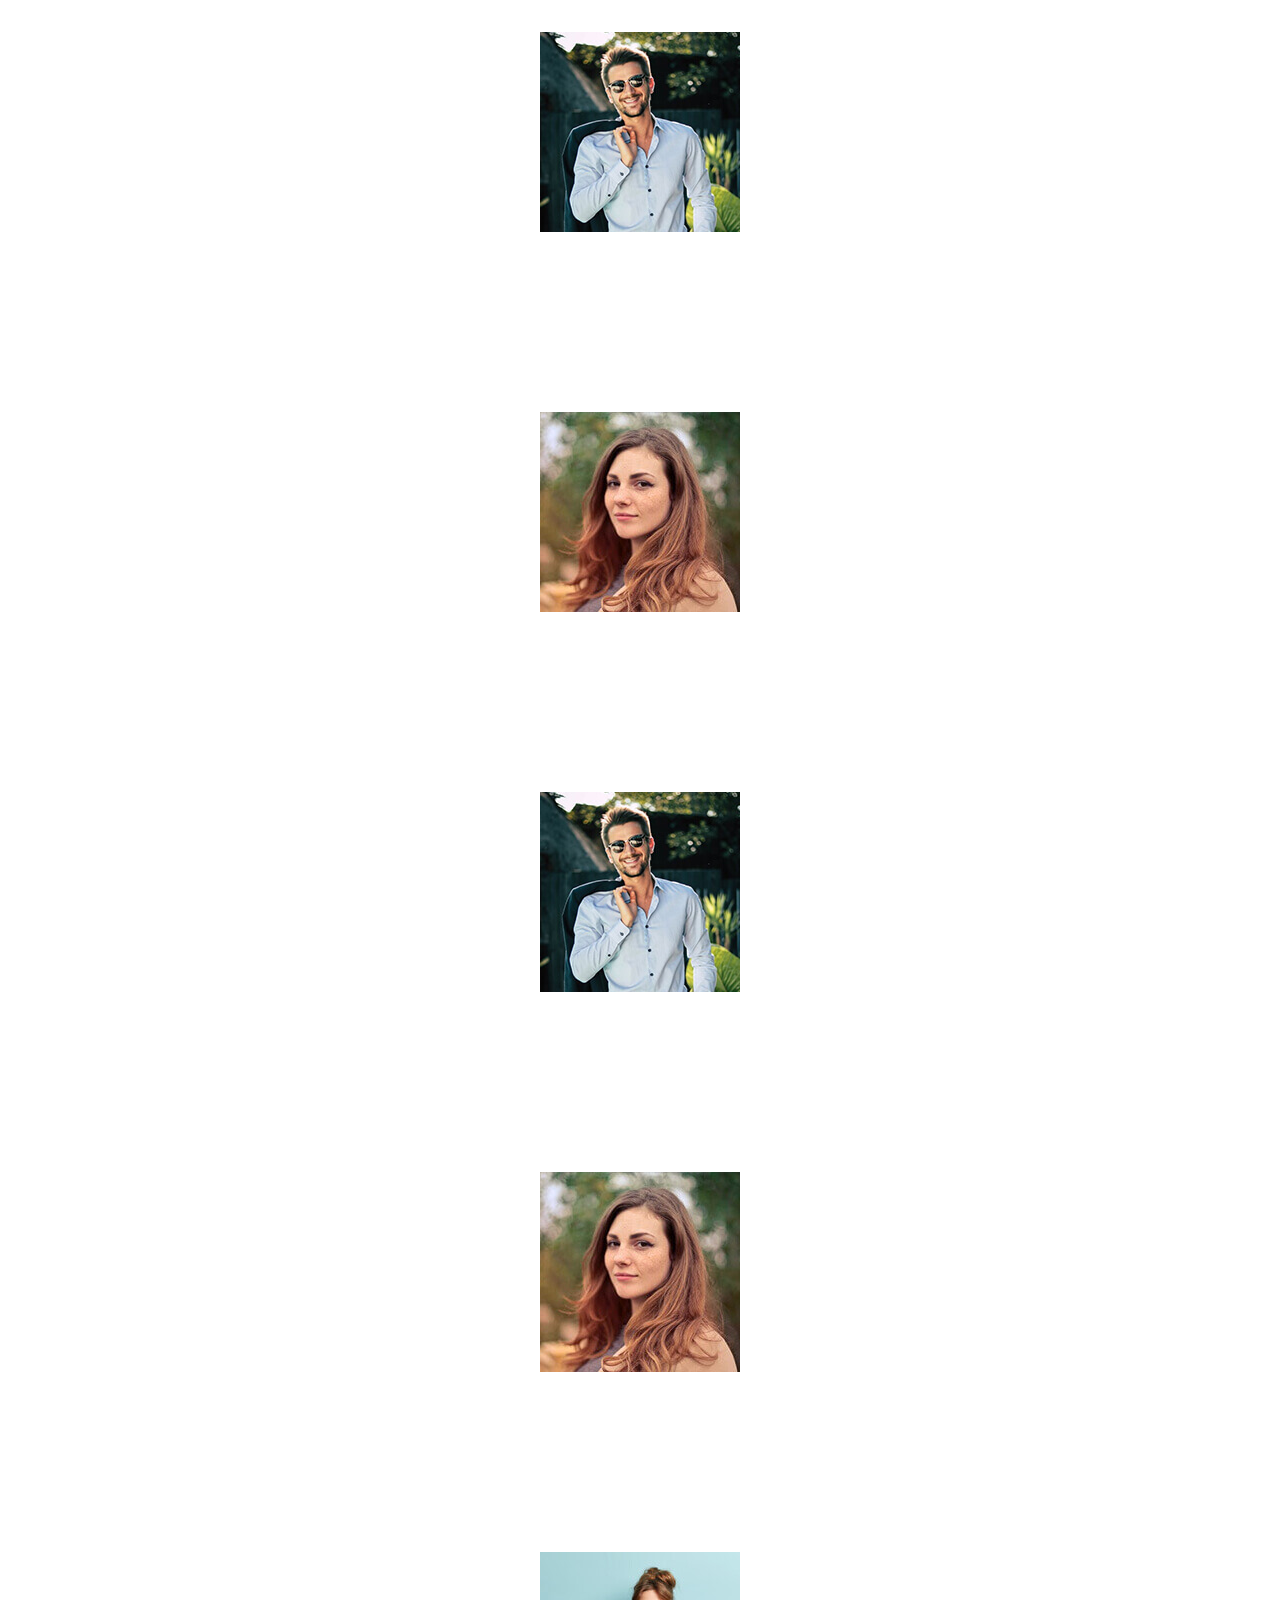
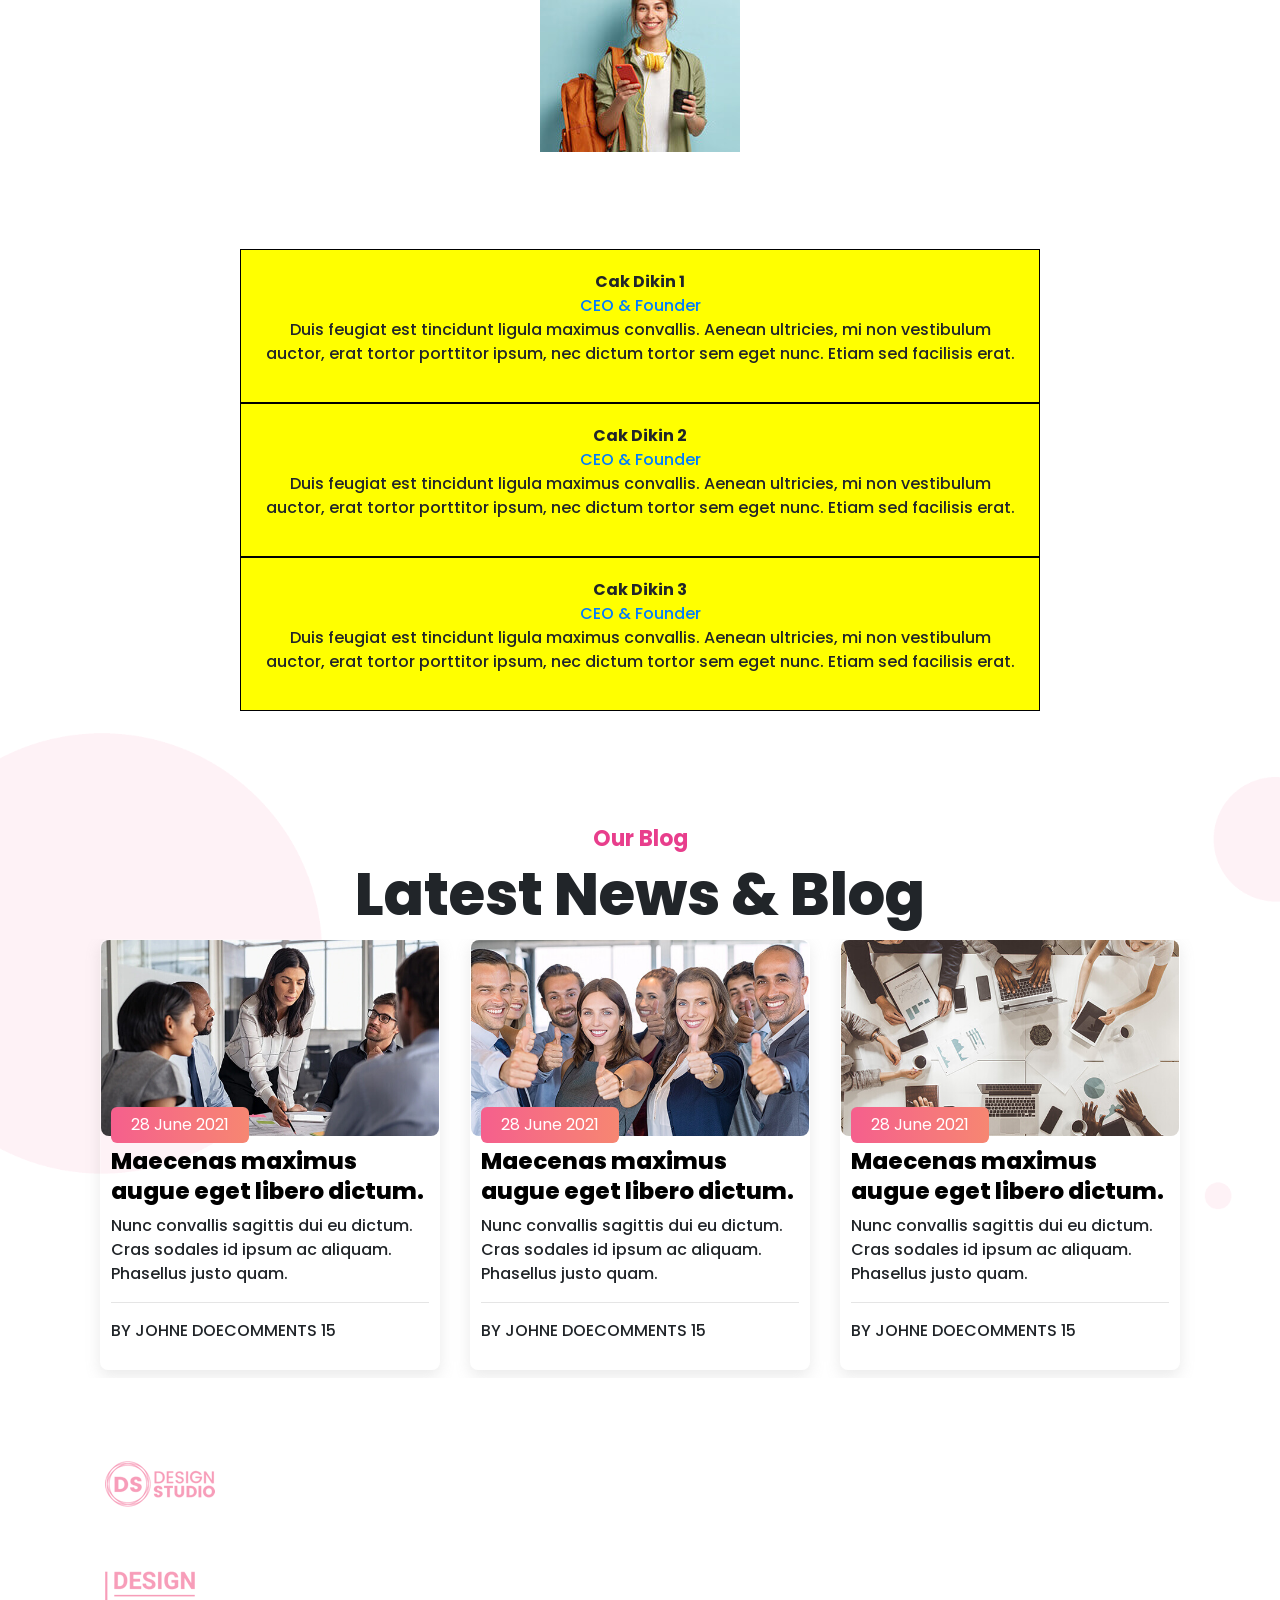
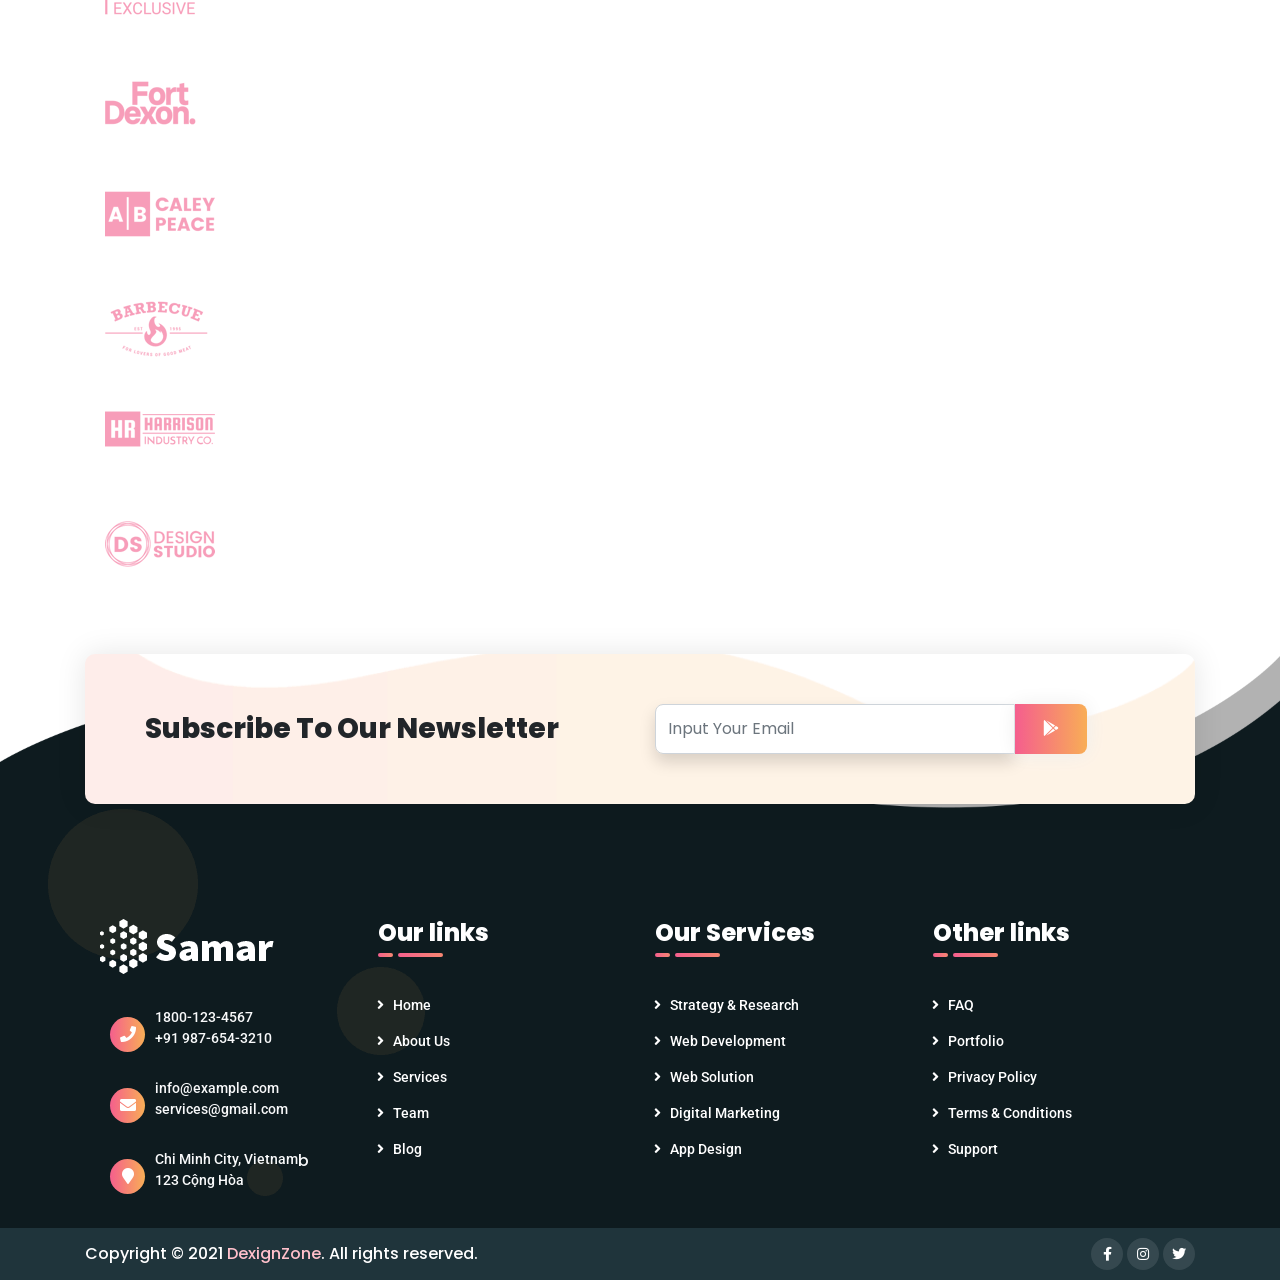
==== commit 72160f6a: "update" ====
--- a/index.html
+++ b/index.html
@@ -28,6 +28,8 @@
     <link rel="stylesheet" href="https://cdnjs.cloudflare.com/ajax/libs/slick-carousel/1.8.1/slick-theme.min.css"
         integrity="sha512-17EgCFERpgZKcm0j0fEq1YCJuyAWdz9KUtv1EjVuaOz8pDnh/0nZxmU6BBXwaaxqoi9PQXnRWqlcDB027hgv9A=="
         crossorigin="anonymous" referrerpolicy="no-referrer" />
+    <!-- SWIP JS -->
+    <link rel="stylesheet" href="https://unpkg.com/swiper/swiper-bundle.min.css">
     <!-- MAIN CSS -->
     <link rel="stylesheet" href="./css/style.css">
    <link rel="stylesheet" href="./css/brands.min.css">
@@ -528,14 +530,60 @@
             </div>
         </div>
     </section>
+    <!-- ------------------------------------------- -->
     <!-- Testimonial -->
     <section class="testimonial__samar padding__samar">
         <div class="container text-center">
             <h6>Testimonial</h6>
             <h2>What Our Clients Say’s</h2>
         </div>
+        <div class="row">
+            <div class="col-md-12">
+                <div class="testimonial__wrap">
+                    <div class="slider-nav">
+                      <div class="slide-container">
+                          <img src="./img/pic1_4.jpg" alt="" class="img-fluid">
+                      </div>
+                      <div class="slide-container">
+                        <img src="./img/pic2_3.jpg" alt="" class="img-fluid">
+                    </div>
+                    <div class="slide-container">
+                        <img src="./img/pic3_3.jpg" alt="" class="img-fluid">
+                    </div>
+                    <div class="slide-container">
+                        <img src="./img/pic2_3.jpg" alt="" class="img-fluid">
+                    </div>
+                    <div class="slide-container">
+                        <img src="./img/pic3_3.jpg" alt="" class="img-fluid">
+                    </div>
+                    <div class="slide-container">
+                        <img src="./img/pic1_4.jpg" alt="" class="img-fluid">
+                    </div>
+                  </div>
+                    <div class="slider-for">
+                      <div class="slide-btn">
+                        <strong class="testimonial-name">Cak Dikin 1</strong> 
+                        <span class="testimonial-position text-primary m-b20"> <br> CEO & Founder </span>
+                        <p>Duis feugiat est tincidunt ligula maximus convallis. Aenean ultricies, mi non vestibulum auctor, erat tortor porttitor ipsum, nec dictum tortor sem eget nunc. Etiam sed facilisis erat.</p>
+                      </div>
+                      <div class="slide-btn">
+                        <strong class="testimonial-name">Cak Dikin 2</strong> 
+                        <span class="testimonial-position text-primary m-b20"> <br> CEO & Founder </span>
+                        <p>Duis feugiat est tincidunt ligula maximus convallis. Aenean ultricies, mi non vestibulum auctor, erat tortor porttitor ipsum, nec dictum tortor sem eget nunc. Etiam sed facilisis erat.</p>
+                      </div>
+                      <div class="slide-btn">
+                        <strong class="testimonial-name">Cak Dikin 3</strong> 
+                        <span class="testimonial-position text-primary m-b20"> <br> CEO & Founder </span>
+                        <p>Duis feugiat est tincidunt ligula maximus convallis. Aenean ultricies, mi non vestibulum auctor, erat tortor porttitor ipsum, nec dictum tortor sem eget nunc. Etiam sed facilisis erat.</p>
+                      </div>
+
+                    </div>
+                  
+                  </div>
+            </div>
+         </div>
     </section>
-
+    <!-- ------------------------------------------- -->
     <!-- Blog -->
     <section class="blog__samar padding__samar">
         <div class="container text-center">
@@ -832,6 +880,9 @@
 <script src="https://cdn.jsdelivr.net/npm/lightgallery@2.1.3/plugins/autoplay/lg-autoplay.min.js"></script>
 <script src="https://cdn.jsdelivr.net/npm/lightgallery@2.1.3/plugins/share/lg-share.min.js"></script>
 <!-- SLICK CAROUSEL -->
+
+<!-- SWIPER -->
+<script src="https://unpkg.com/swiper/swiper-bundle.min.js"></script>
 <!-- SLICK -->
  <script src="https://cdnjs.cloudflare.com/ajax/libs/slick-carousel/1.8.1/slick.min.js"
  integrity="sha512-XtmMtDEcNz2j7ekrtHvOVR4iwwaD6o/FUJe6+Zq+HgcCsk3kj4uSQQR8weQ2QVj1o0Pk6PwYLohm206ZzNfubg=="
--- a/css/style.css
+++ b/css/style.css
@@ -11,6 +11,7 @@
     padding: 0;
     box-sizing: border-box;
     overflow-x: hidden;
+    /* background: black; */
     
 }
 /* FONT */
@@ -250,16 +251,14 @@
     align-items: center;
     transition: all 0.8s;
 }
+/* Tạo hiệu ứng cho hover gradient có 1 lớp phủ màu đằng sau */
 .features__samar__infor::after{
     content: "";
     position: absolute;
-    background: rgba(240, 113, 183,0.5);
+    background: rgba(26, 5, 143, 0.5);
     border-radius: 10px;
     width: 100%;
     height: 150px;
-    /* -webkit-transition: all 1s;
-    -ms-transition: all 1s;
-    transition: all 1s; */
     z-index: -1;
 }
 .features__samar__infor:hover{
@@ -424,6 +423,71 @@
 .plan__samar__card__details:hover{
     border-image: url(../img/br.png) 1 round;
 }
+
+/*Testimonial */
+.testimonial__samar{
+    background-image: url(../img/bg17.png);
+    background-size: cover;
+    background-position: top center;
+    background-repeat: no-repeat;
+}
+.testimonial__wrap {
+    width: 800px;
+    margin: 0 auto;
+  }
+.slider-nav{
+    width: 200px;
+    margin: auto;
+}
+  .slider-for {
+   width: 800px; 
+    margin: 0 auto;
+    position: relative;
+    z-index: 10;
+}
+  
+.slide-container {
+    background-color: #fff;
+    line-height: 40vh;
+    font-size: 40px;
+    font-weight: bold;
+    margin-bottom: 20px;
+    box-sizing: border-box;
+  }
+  
+.slide-btn {
+    text-align: center;
+    box-sizing: border-box;
+    padding: 20px;
+    background-color: yellow;
+    border: 1px solid #000;
+    cursor: pointer;
+  }
+  
+.slide-btn:hover {
+    background-color: rgb(255, 179, 0);
+  }
+.testimonial__wrap li.slick-active{
+    transform: none;
+} 
+.slick-dotted.slick-slider {
+    margin-bottom: 30px;
+    padding-top: 4rem;
+}
+.testimonial__wrap .slick-active img{
+    transform: translate(0px, 20px);
+}
+
+
+
+
+
+
+
+
+
+
+
 
 
 
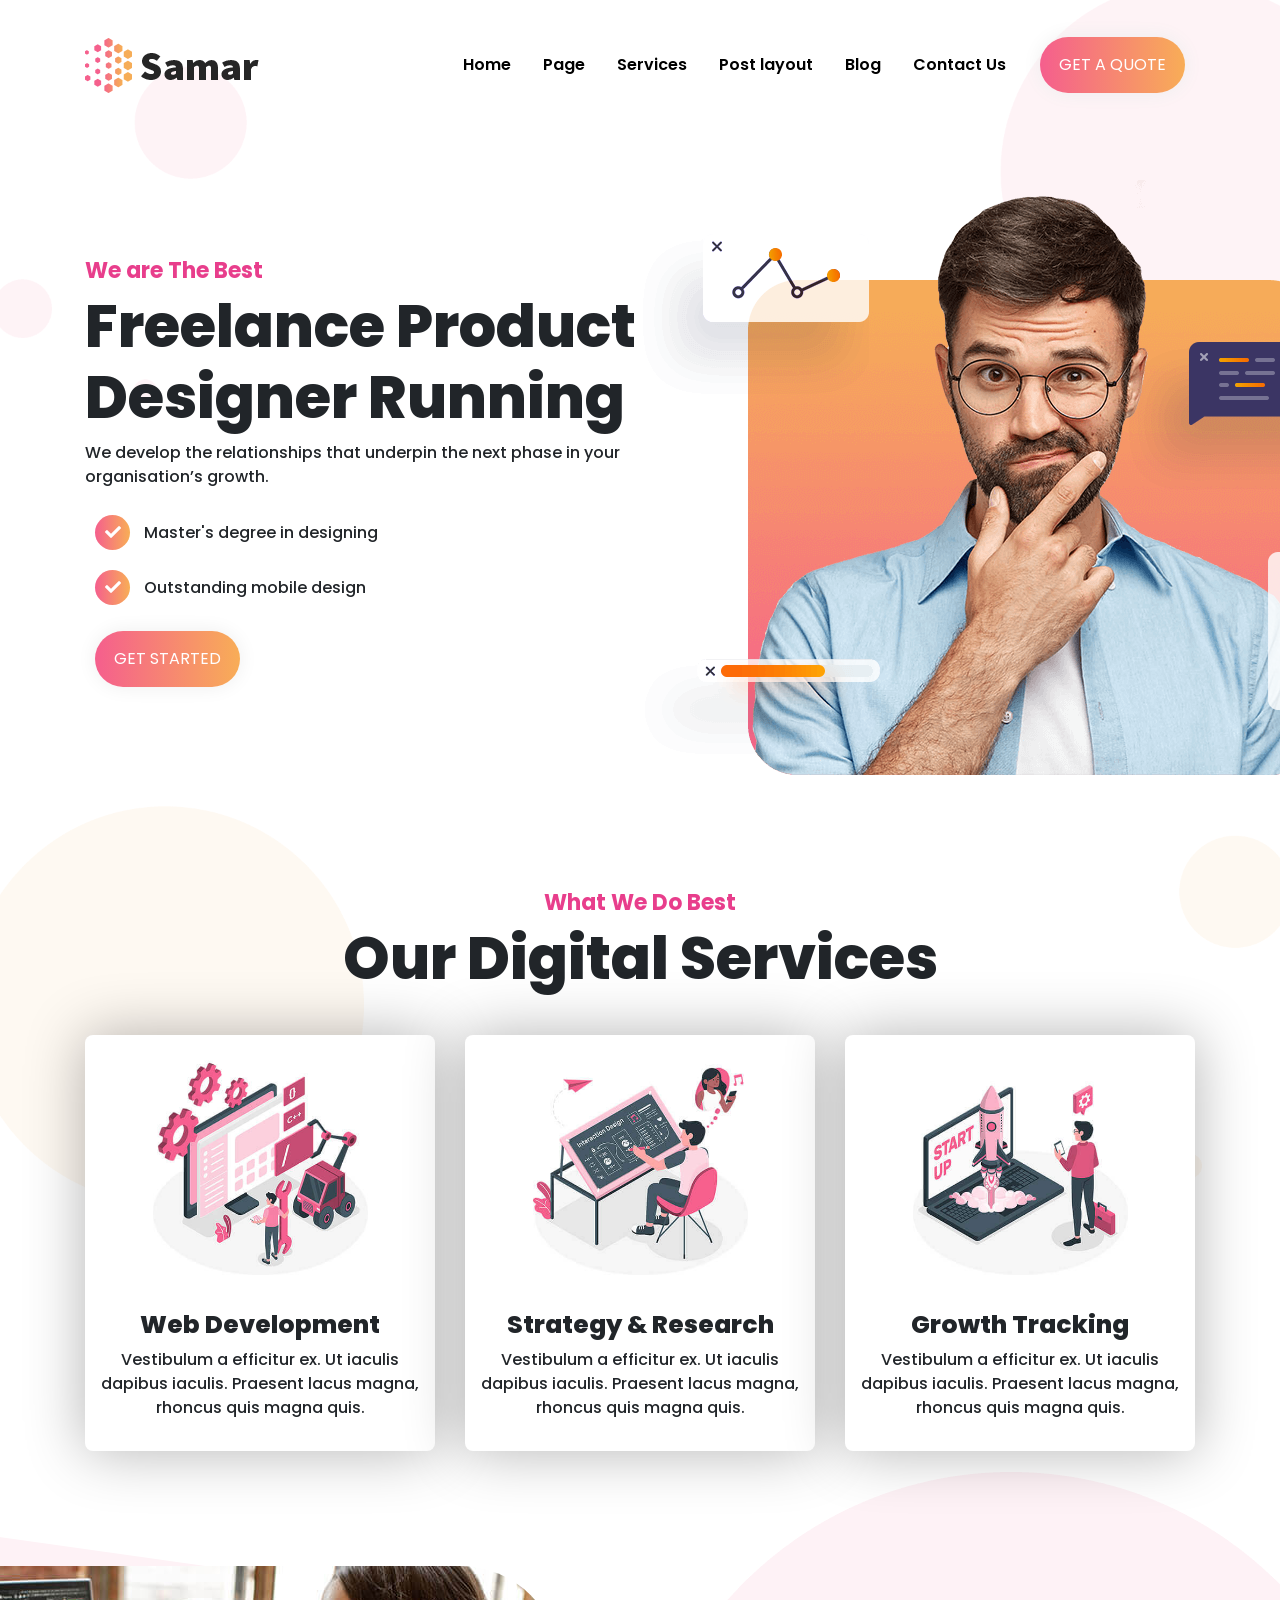
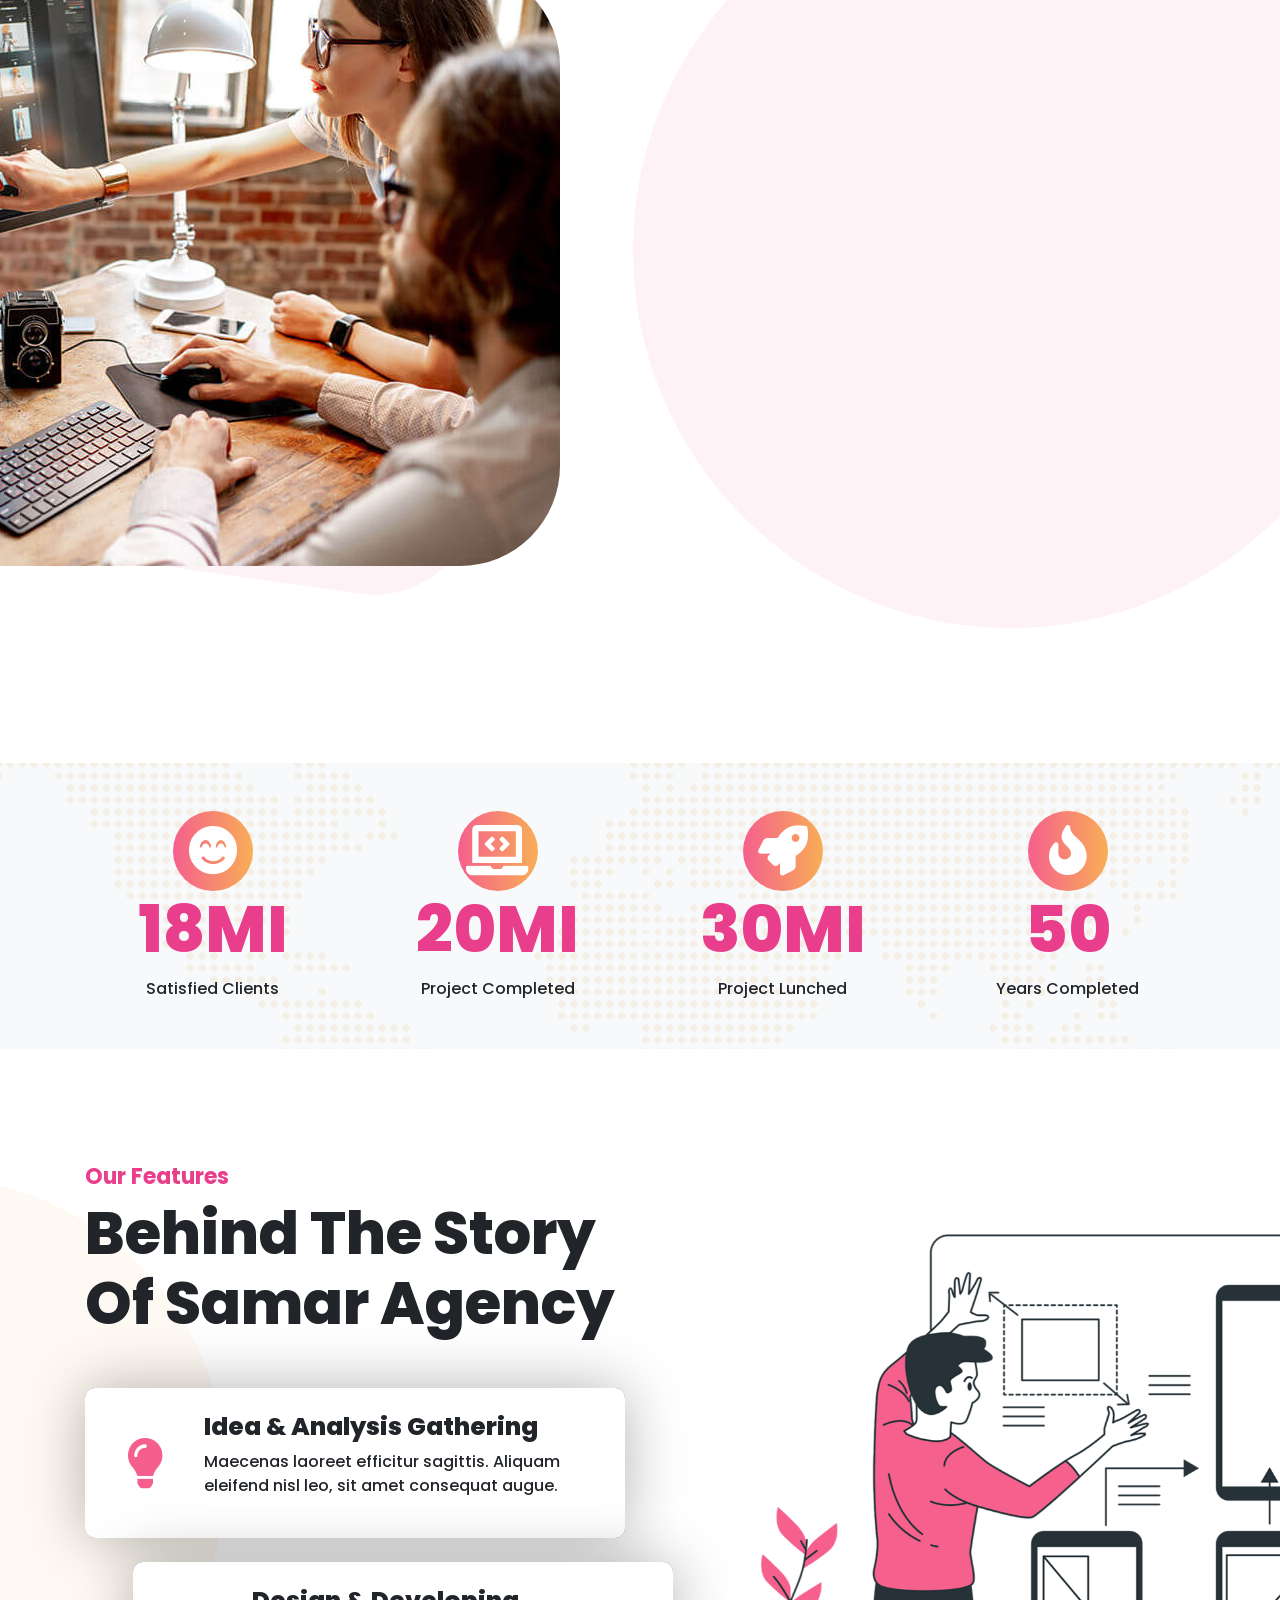
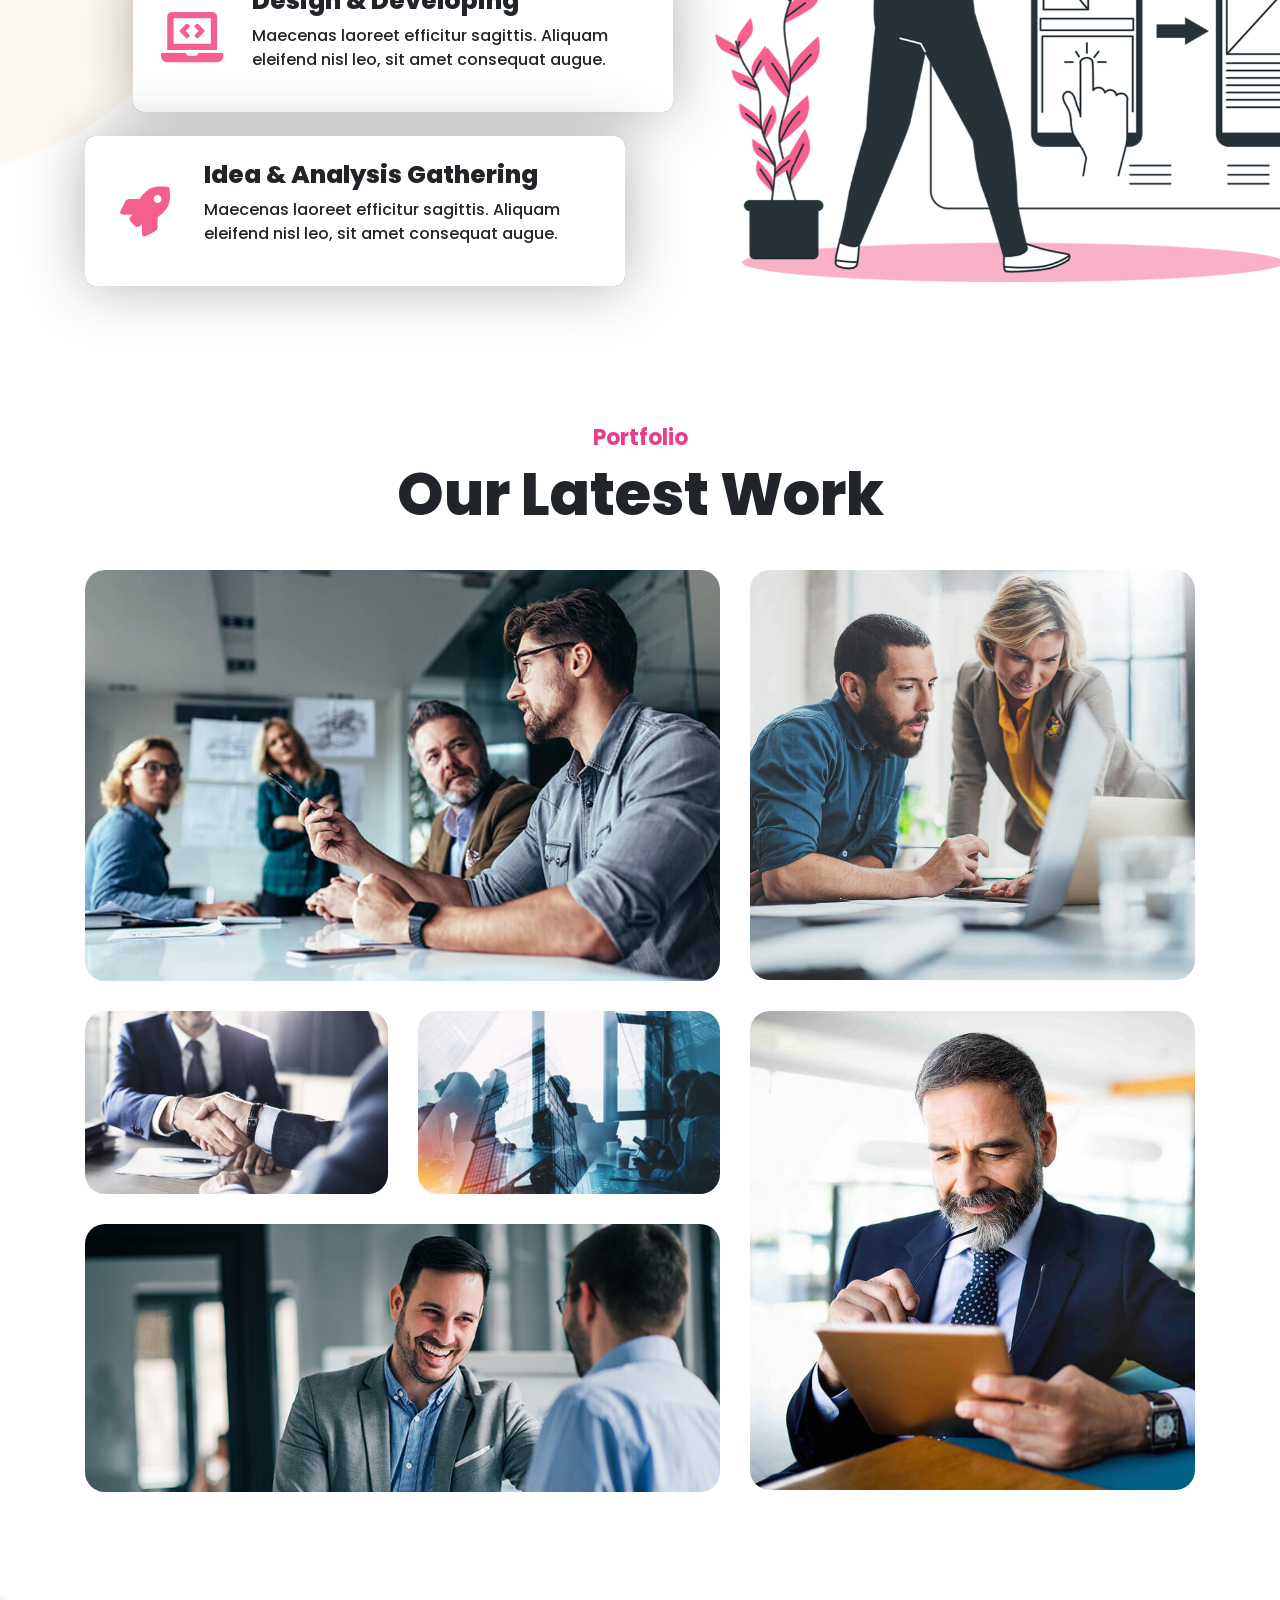
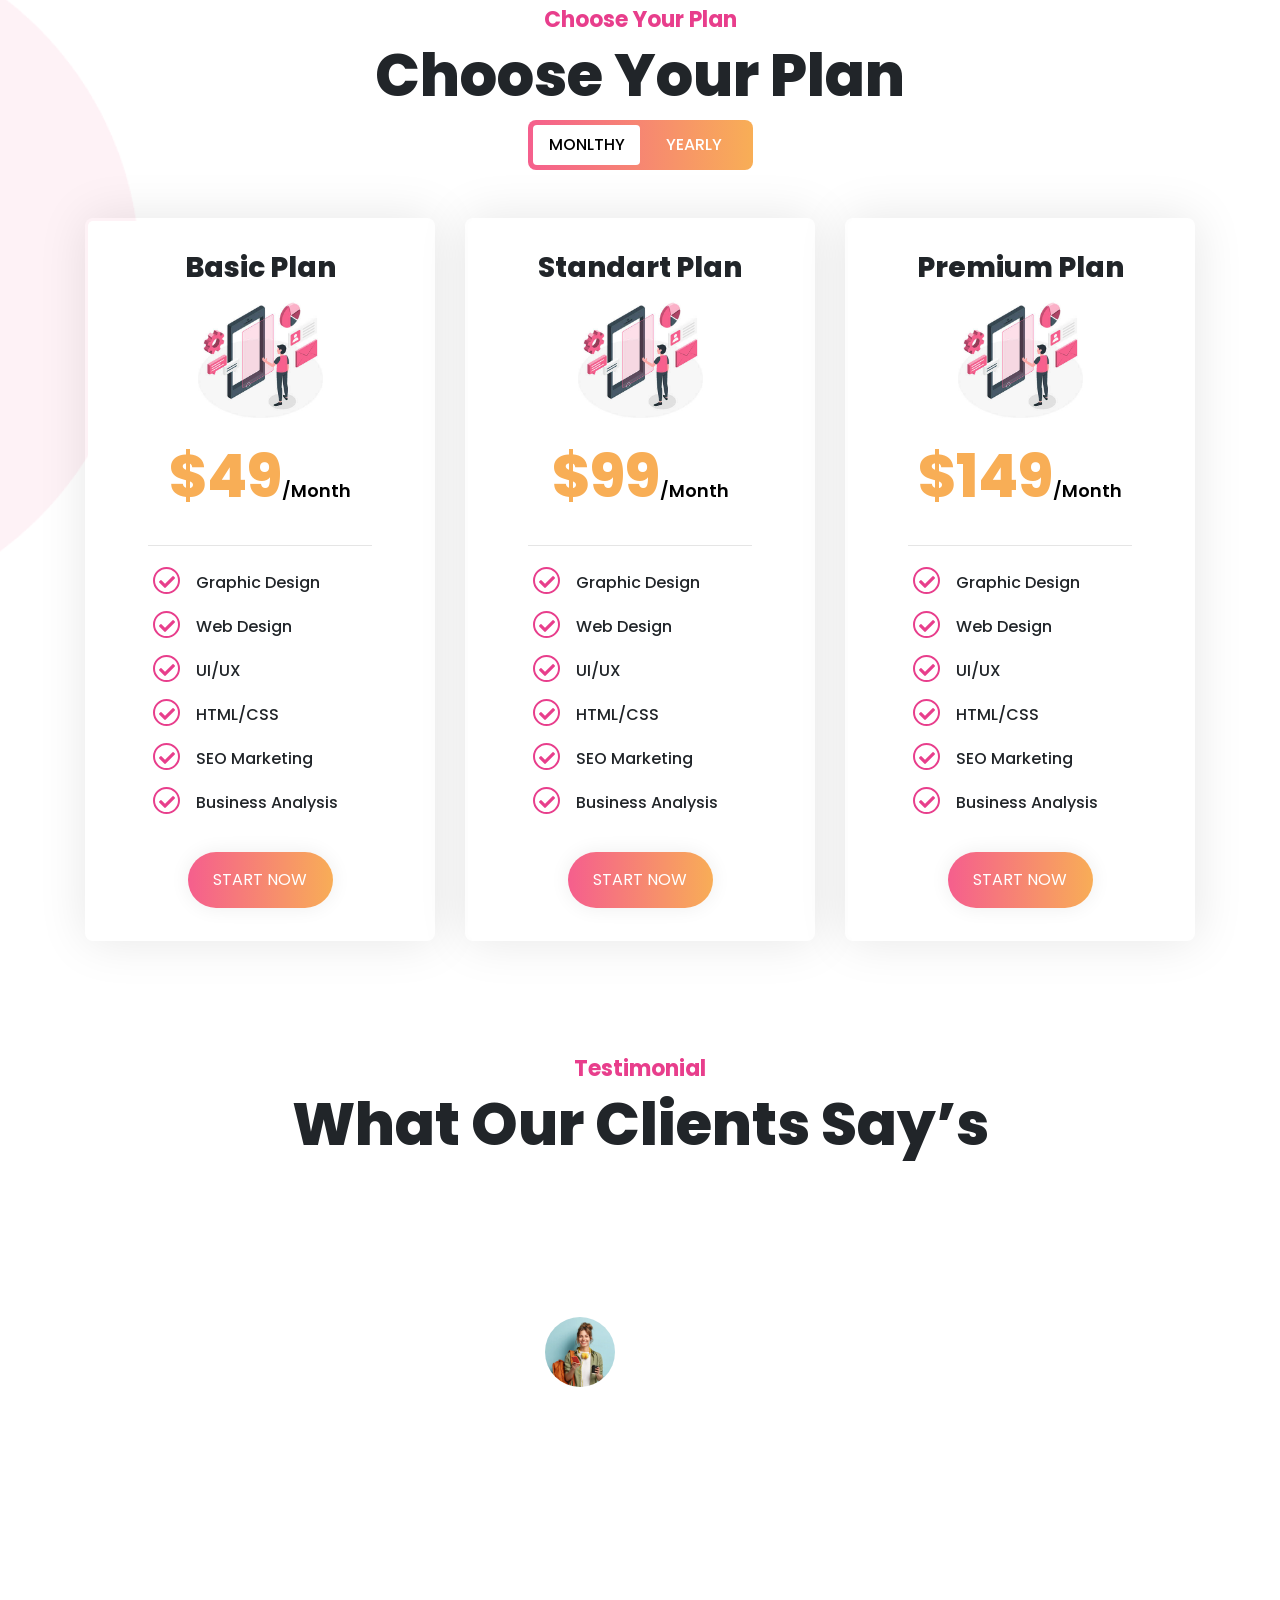
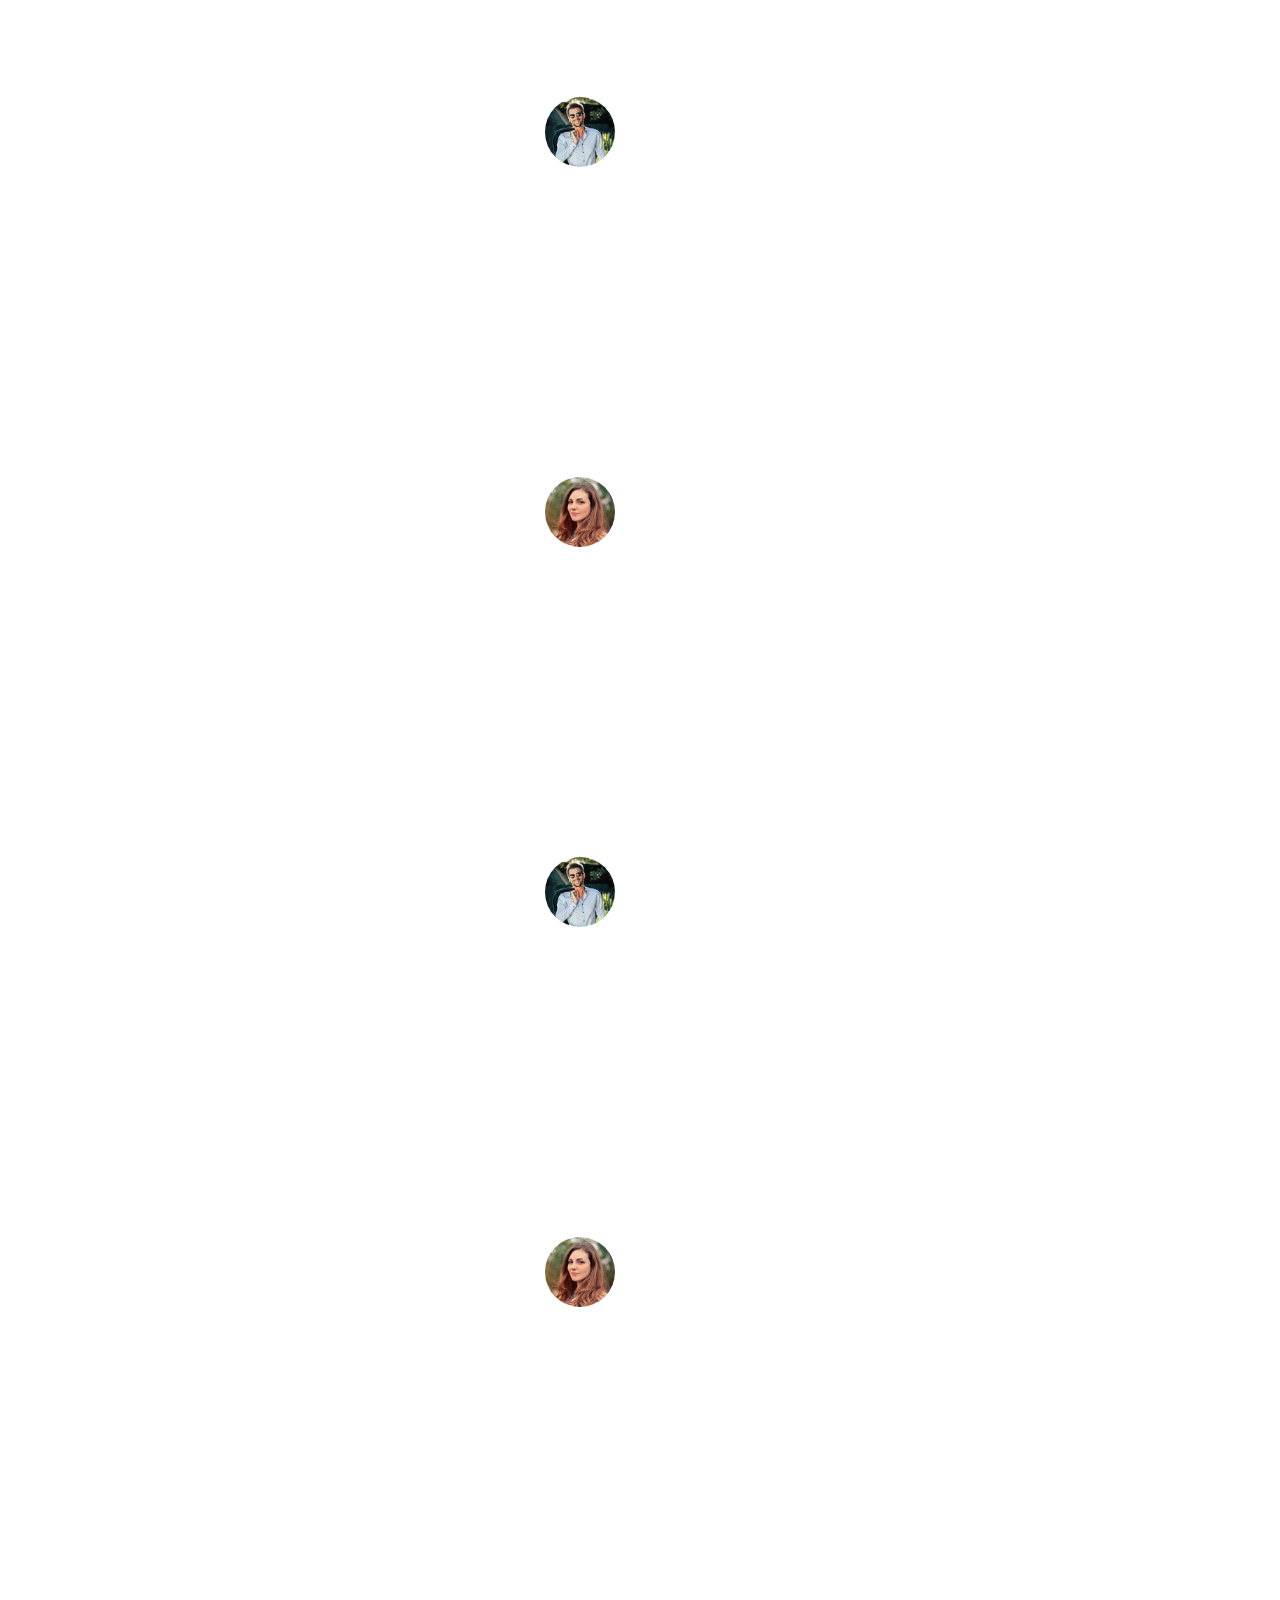
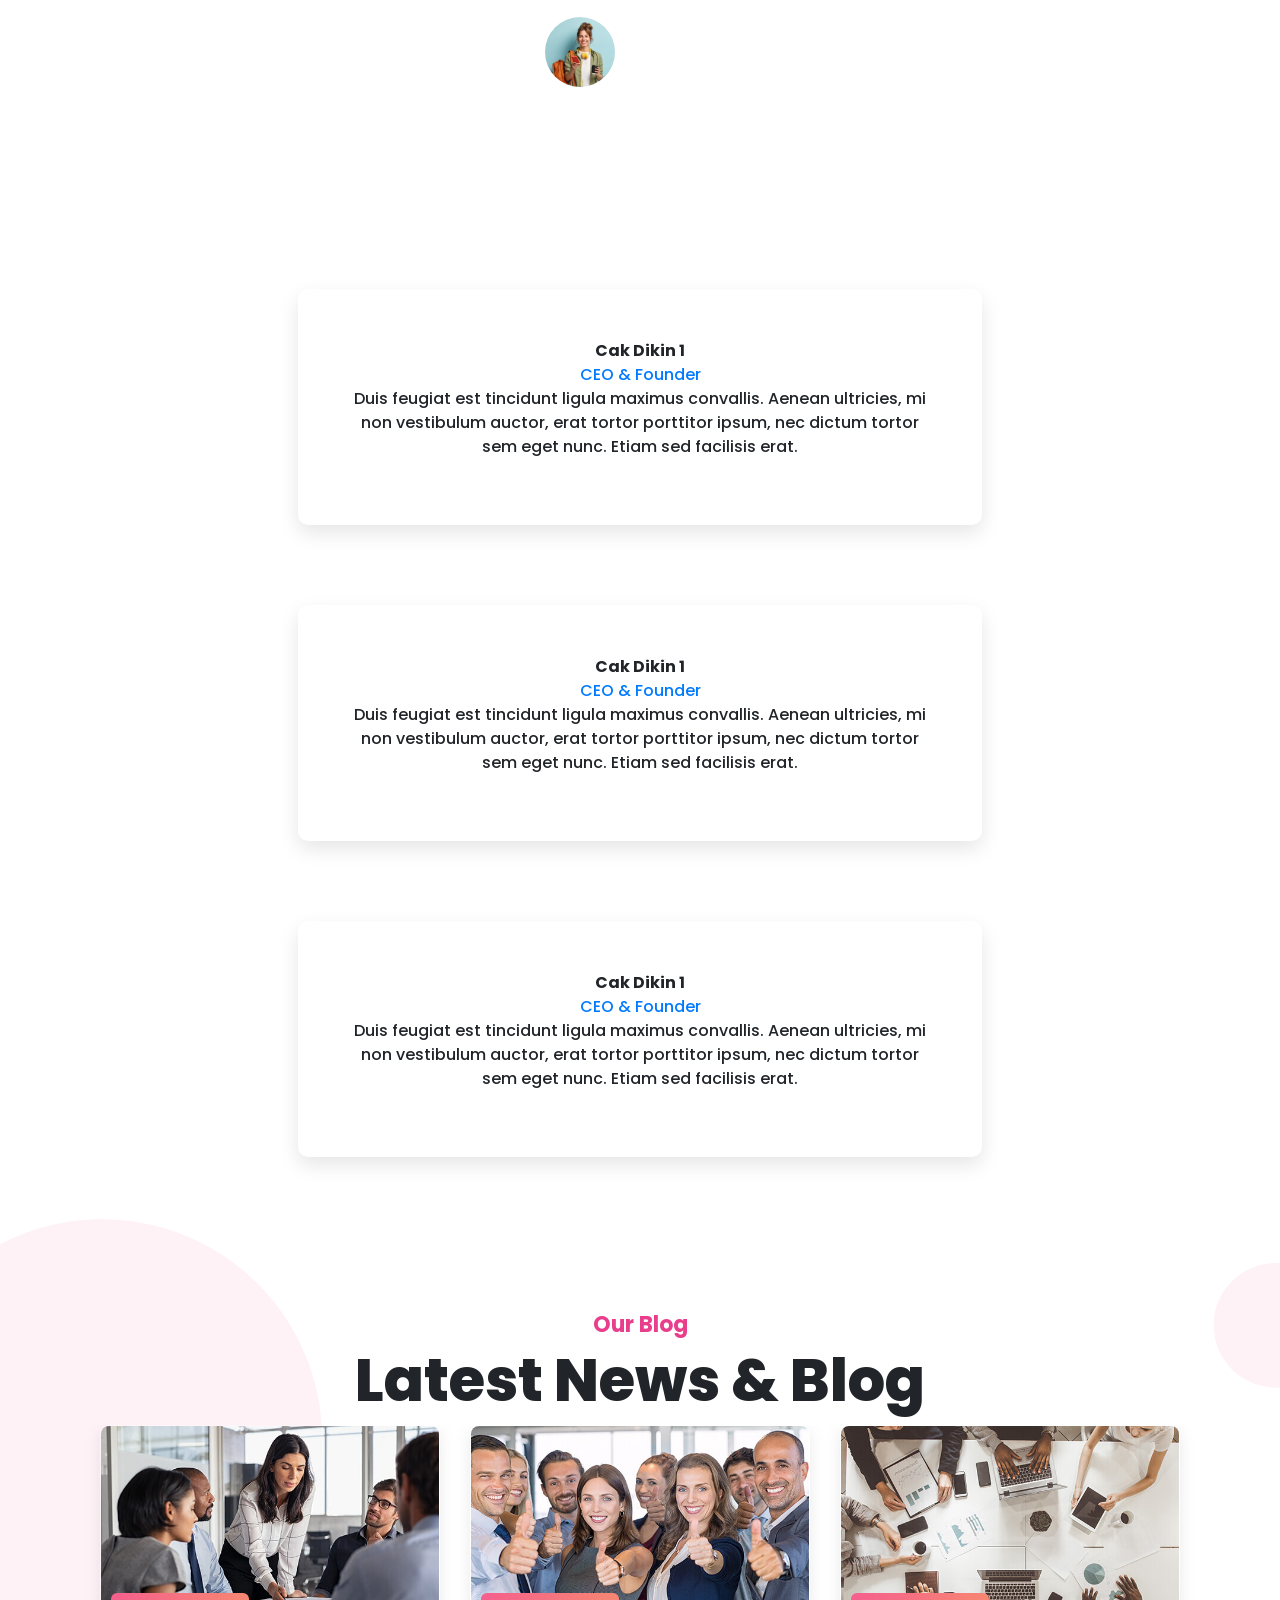
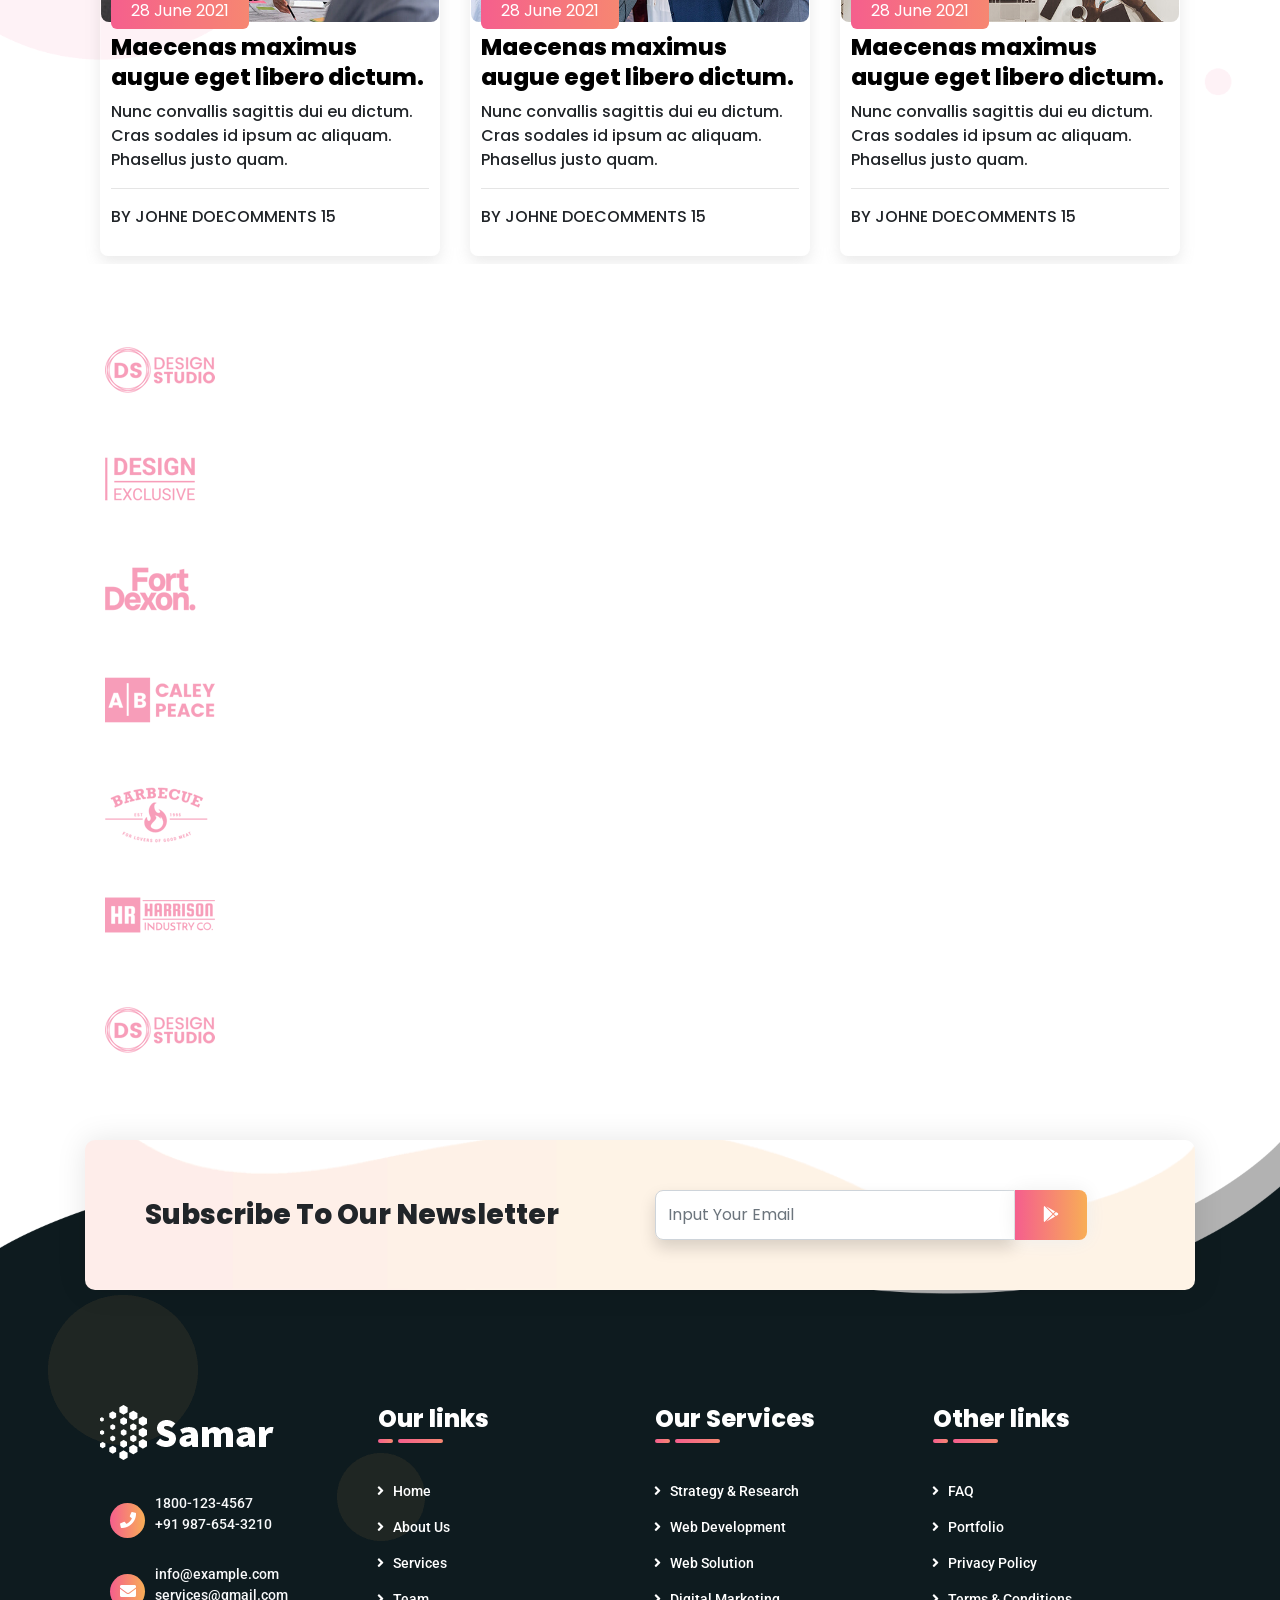
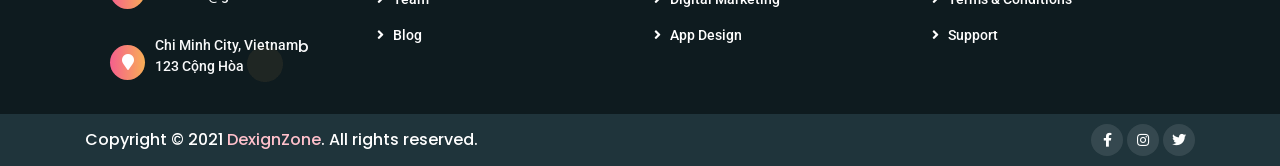
==== commit aaf5c28e: "update" ====
--- a/index.html
+++ b/index.html
@@ -562,19 +562,25 @@
                   </div>
                     <div class="slider-for">
                       <div class="slide-btn">
-                        <strong class="testimonial-name">Cak Dikin 1</strong> 
-                        <span class="testimonial-position text-primary m-b20"> <br> CEO & Founder </span>
-                        <p>Duis feugiat est tincidunt ligula maximus convallis. Aenean ultricies, mi non vestibulum auctor, erat tortor porttitor ipsum, nec dictum tortor sem eget nunc. Etiam sed facilisis erat.</p>
+                          <div class="slider__bottom">
+                            <strong class="testimonial-name">Cak Dikin 1</strong> 
+                            <span class="testimonial-position text-primary m-b20"> <br> CEO & Founder </span>
+                            <p>Duis feugiat est tincidunt ligula maximus convallis. Aenean ultricies, mi non vestibulum auctor, erat tortor porttitor ipsum, nec dictum tortor sem eget nunc. Etiam sed facilisis erat.</p>
+                          </div>
                       </div>
                       <div class="slide-btn">
-                        <strong class="testimonial-name">Cak Dikin 2</strong> 
-                        <span class="testimonial-position text-primary m-b20"> <br> CEO & Founder </span>
-                        <p>Duis feugiat est tincidunt ligula maximus convallis. Aenean ultricies, mi non vestibulum auctor, erat tortor porttitor ipsum, nec dictum tortor sem eget nunc. Etiam sed facilisis erat.</p>
+                        <div class="slider__bottom">
+                            <strong class="testimonial-name">Cak Dikin 1</strong> 
+                            <span class="testimonial-position text-primary m-b20"> <br> CEO & Founder </span>
+                            <p>Duis feugiat est tincidunt ligula maximus convallis. Aenean ultricies, mi non vestibulum auctor, erat tortor porttitor ipsum, nec dictum tortor sem eget nunc. Etiam sed facilisis erat.</p>
+                          </div>
                       </div>
                       <div class="slide-btn">
-                        <strong class="testimonial-name">Cak Dikin 3</strong> 
-                        <span class="testimonial-position text-primary m-b20"> <br> CEO & Founder </span>
-                        <p>Duis feugiat est tincidunt ligula maximus convallis. Aenean ultricies, mi non vestibulum auctor, erat tortor porttitor ipsum, nec dictum tortor sem eget nunc. Etiam sed facilisis erat.</p>
+                        <div class="slider__bottom">
+                            <strong class="testimonial-name">Cak Dikin 1</strong> 
+                            <span class="testimonial-position text-primary m-b20"> <br> CEO & Founder </span>
+                            <p>Duis feugiat est tincidunt ligula maximus convallis. Aenean ultricies, mi non vestibulum auctor, erat tortor porttitor ipsum, nec dictum tortor sem eget nunc. Etiam sed facilisis erat.</p>
+                          </div>
                       </div>
 
                     </div>
@@ -894,6 +900,7 @@
                 slidesToShow: 6,
                 slidesToScroll: 1,
                 arrows:false,
+                speed: 1500,
                 autoplay: true,
                 autoplaySpeed: 1000
             });
--- a/css/style.css
+++ b/css/style.css
@@ -434,13 +434,16 @@
 .testimonial__wrap {
     width: 800px;
     margin: 0 auto;
-  }
+}
+.testimonial__wrap .slide-container .draggable{
+    padding: 0px 65px !important;
+}
 .slider-nav{
     width: 200px;
     margin: auto;
 }
-  .slider-for {
-   width: 800px; 
+.slider-for {
+    width: 800px; 
     margin: 0 auto;
     position: relative;
     z-index: 10;
@@ -453,29 +456,48 @@
     font-weight: bold;
     margin-bottom: 20px;
     box-sizing: border-box;
-  }
+}
   
 .slide-btn {
     text-align: center;
     box-sizing: border-box;
     padding: 20px;
-    background-color: yellow;
-    border: 1px solid #000;
+    background-color:white;
     cursor: pointer;
-  }
-  
-.slide-btn:hover {
-    background-color: rgb(255, 179, 0);
-  }
+}
+.slider__bottom{
+    padding: 50px;
+    text-align: center;
+    box-shadow: 0 8px 20px 0 rgb(0 0 0 / 10%);
+    margin: 20px 100px;
+    border-radius: 10px;
+    background-color: #fff;
+    max-width: 90%;
+    margin-left: auto;
+    margin-right: auto;
+}
+.slick-dots li button:before{
+    font-size: 13px;
+}
+.slick-dots li.slick-active button:before {
+    opacity: .75;
+    color: #f55f8d;
+}
 .testimonial__wrap li.slick-active{
     transform: none;
-} 
+}
+.testimonial__wrap img{
+    border-radius: 50%;
+    width: 80px;
+    padding: 5px;
+}
 .slick-dotted.slick-slider {
     margin-bottom: 30px;
     padding-top: 4rem;
 }
 .testimonial__wrap .slick-active img{
     transform: translate(0px, 20px);
+    transition: all 1s;
 }
 
 
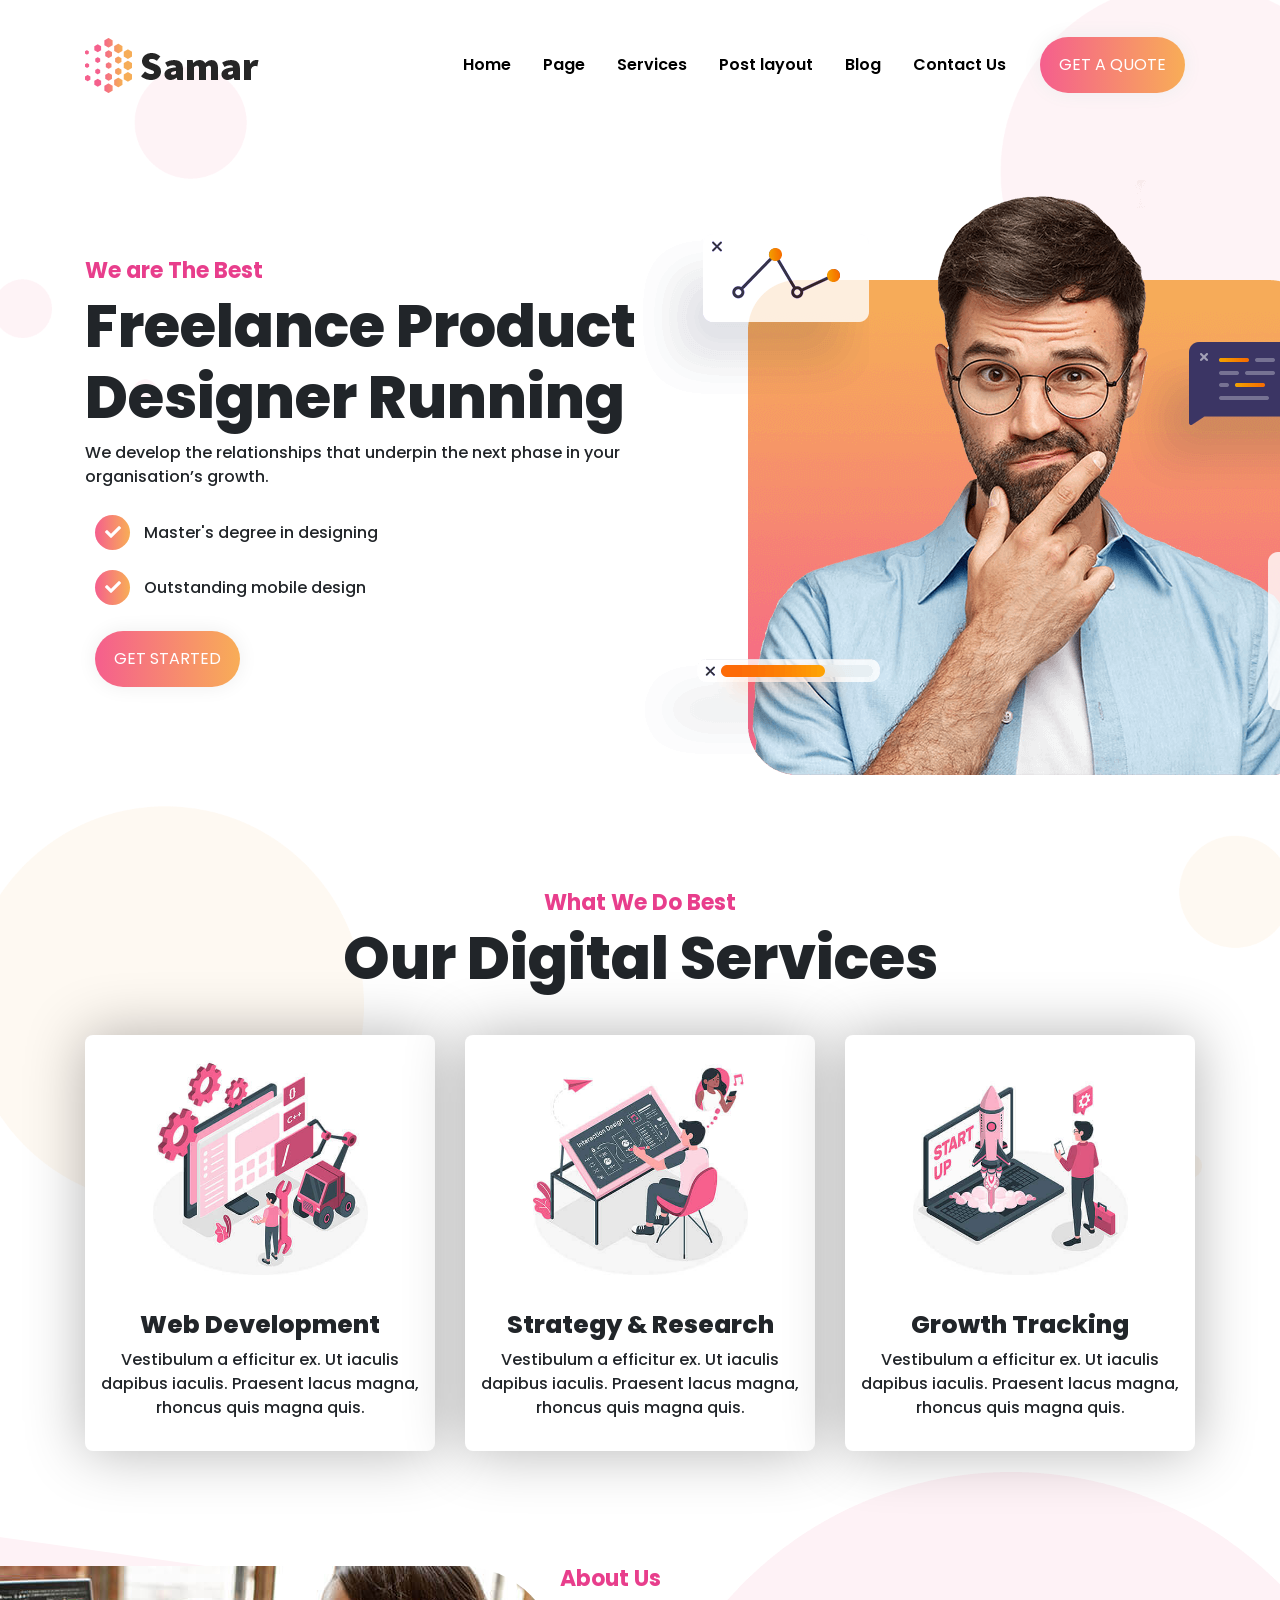
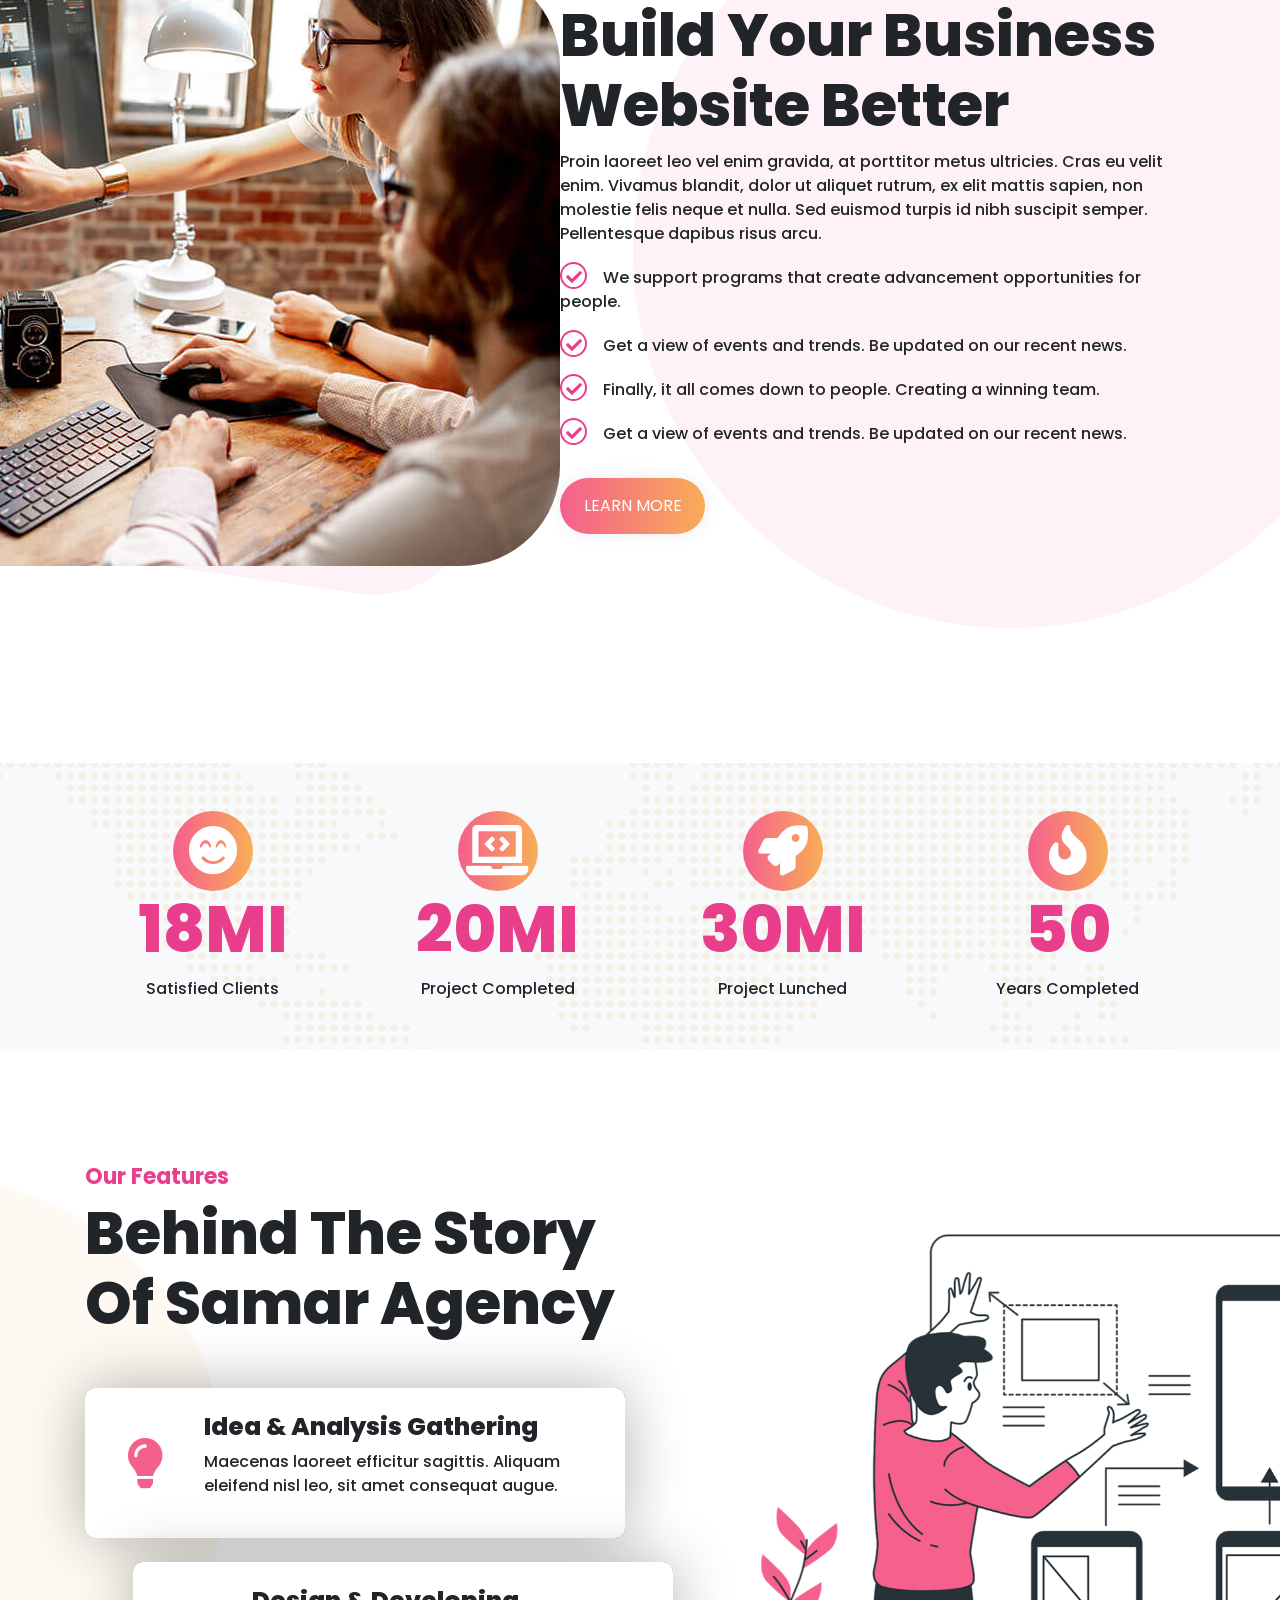
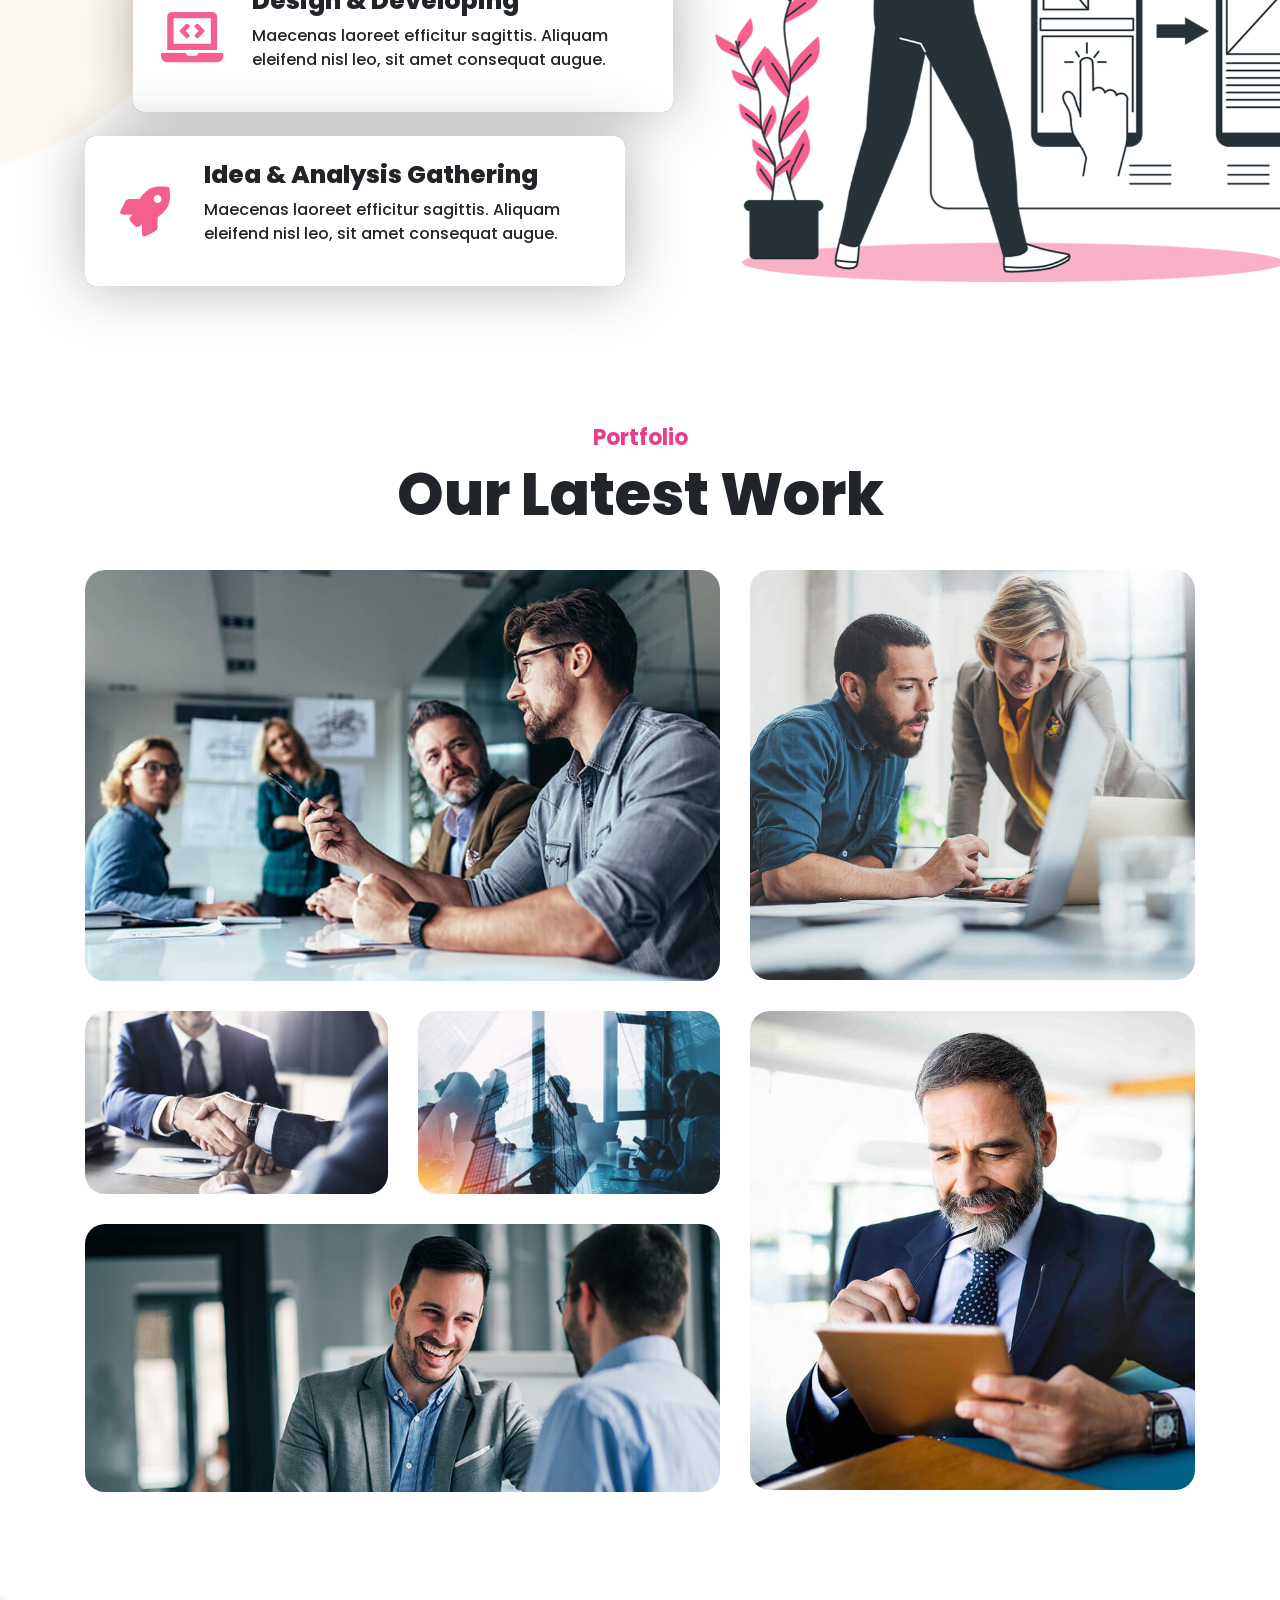
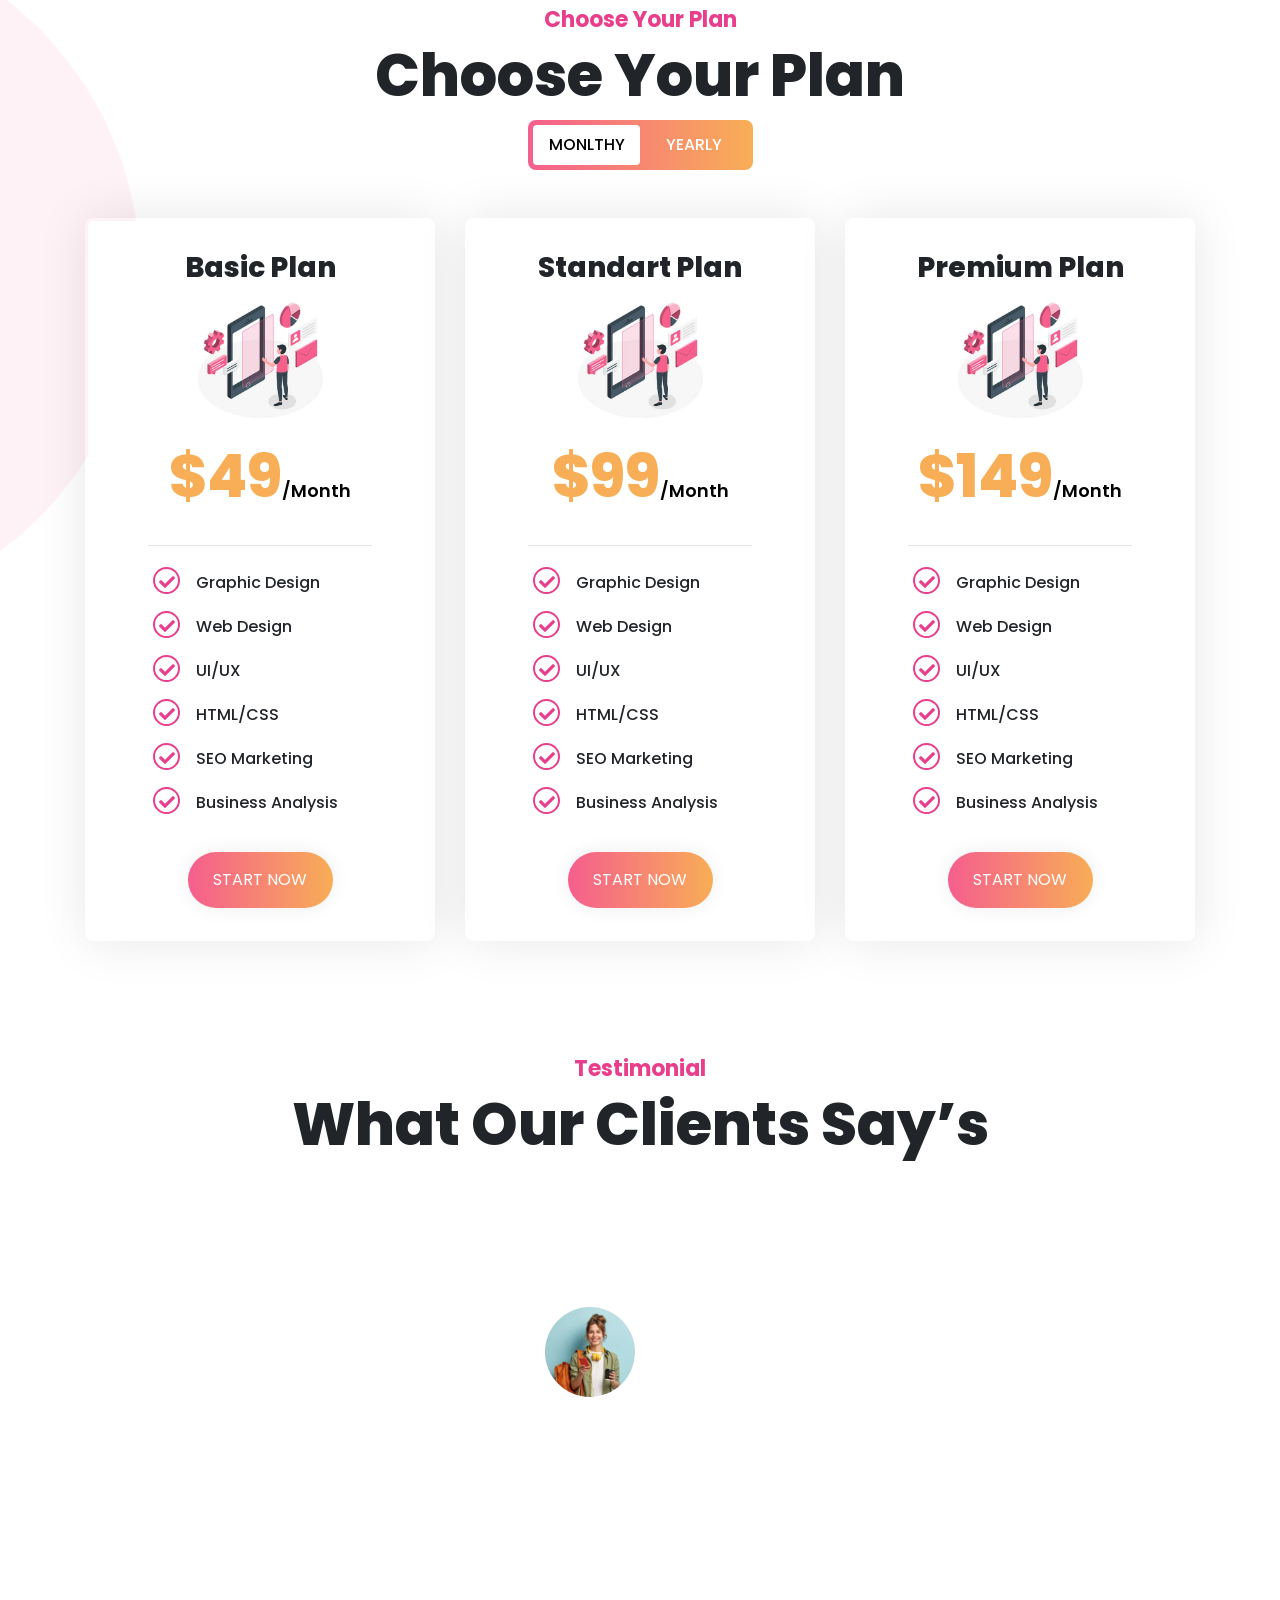
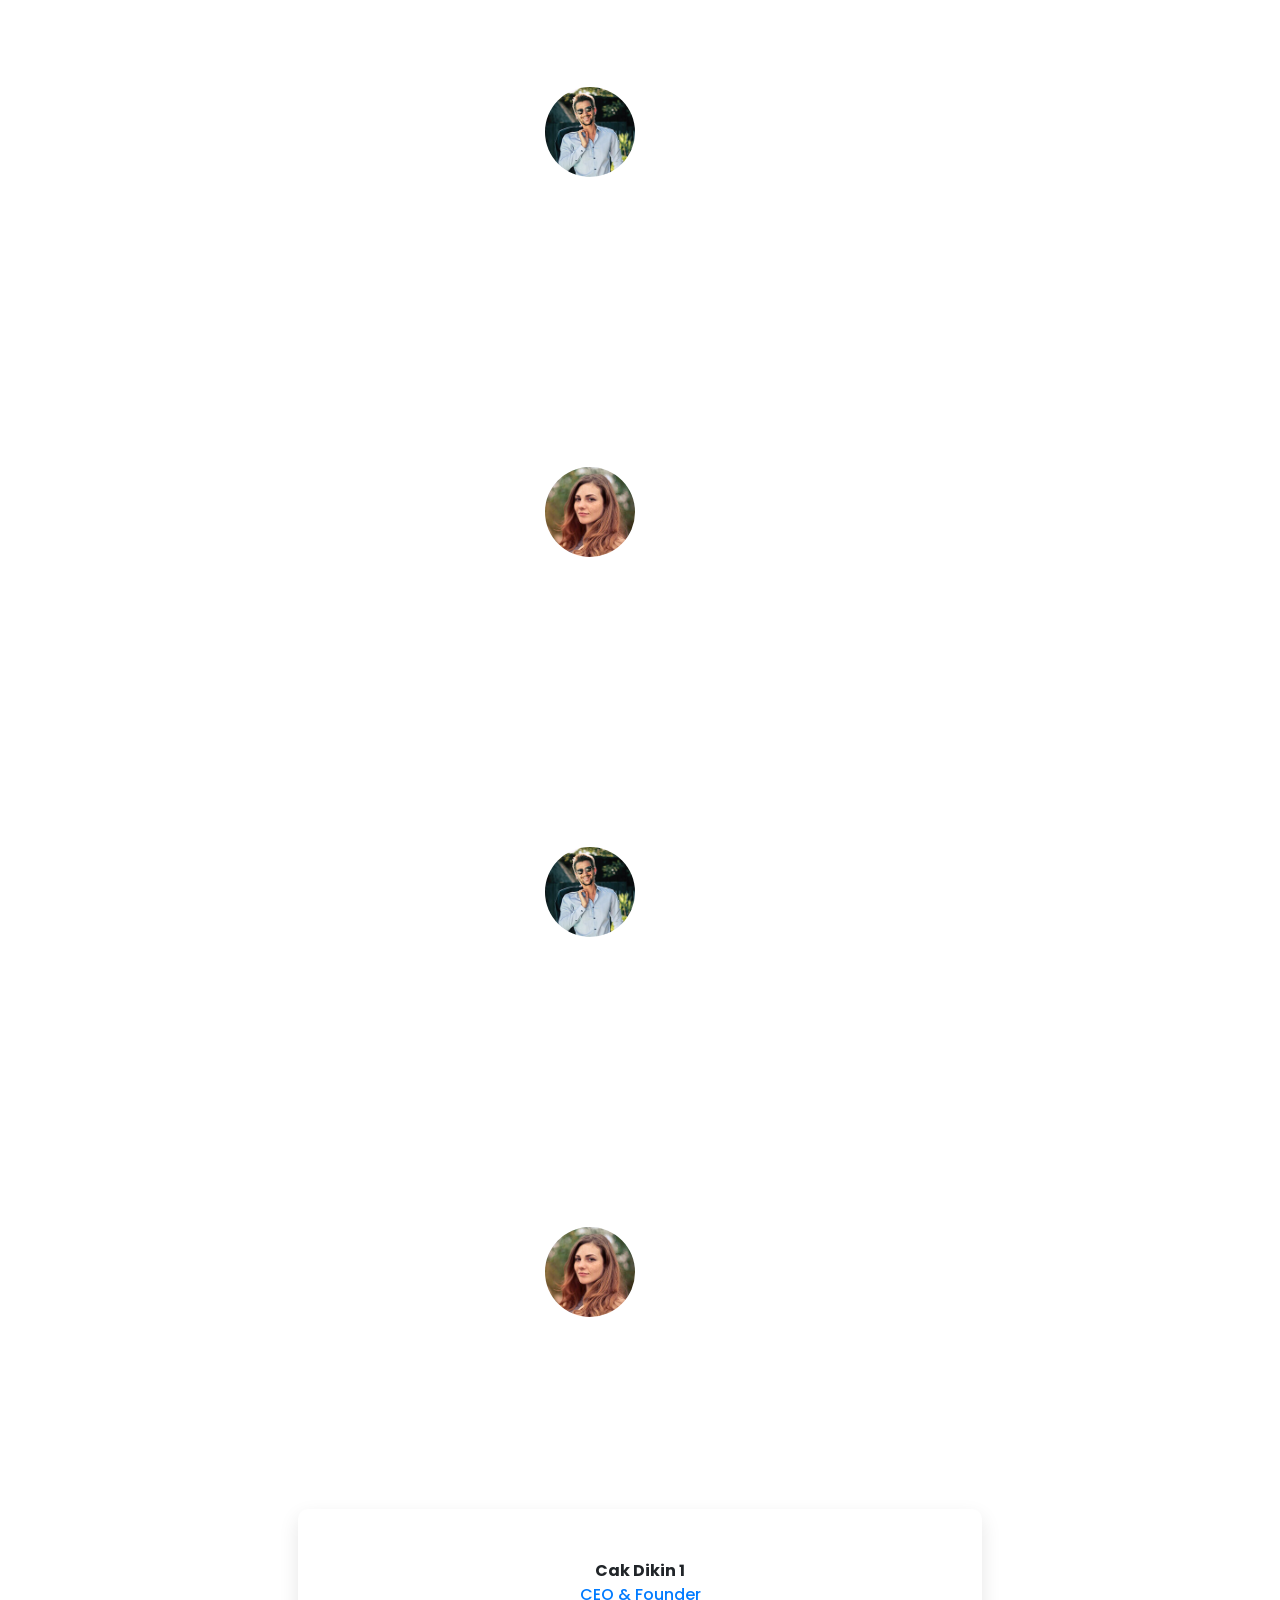
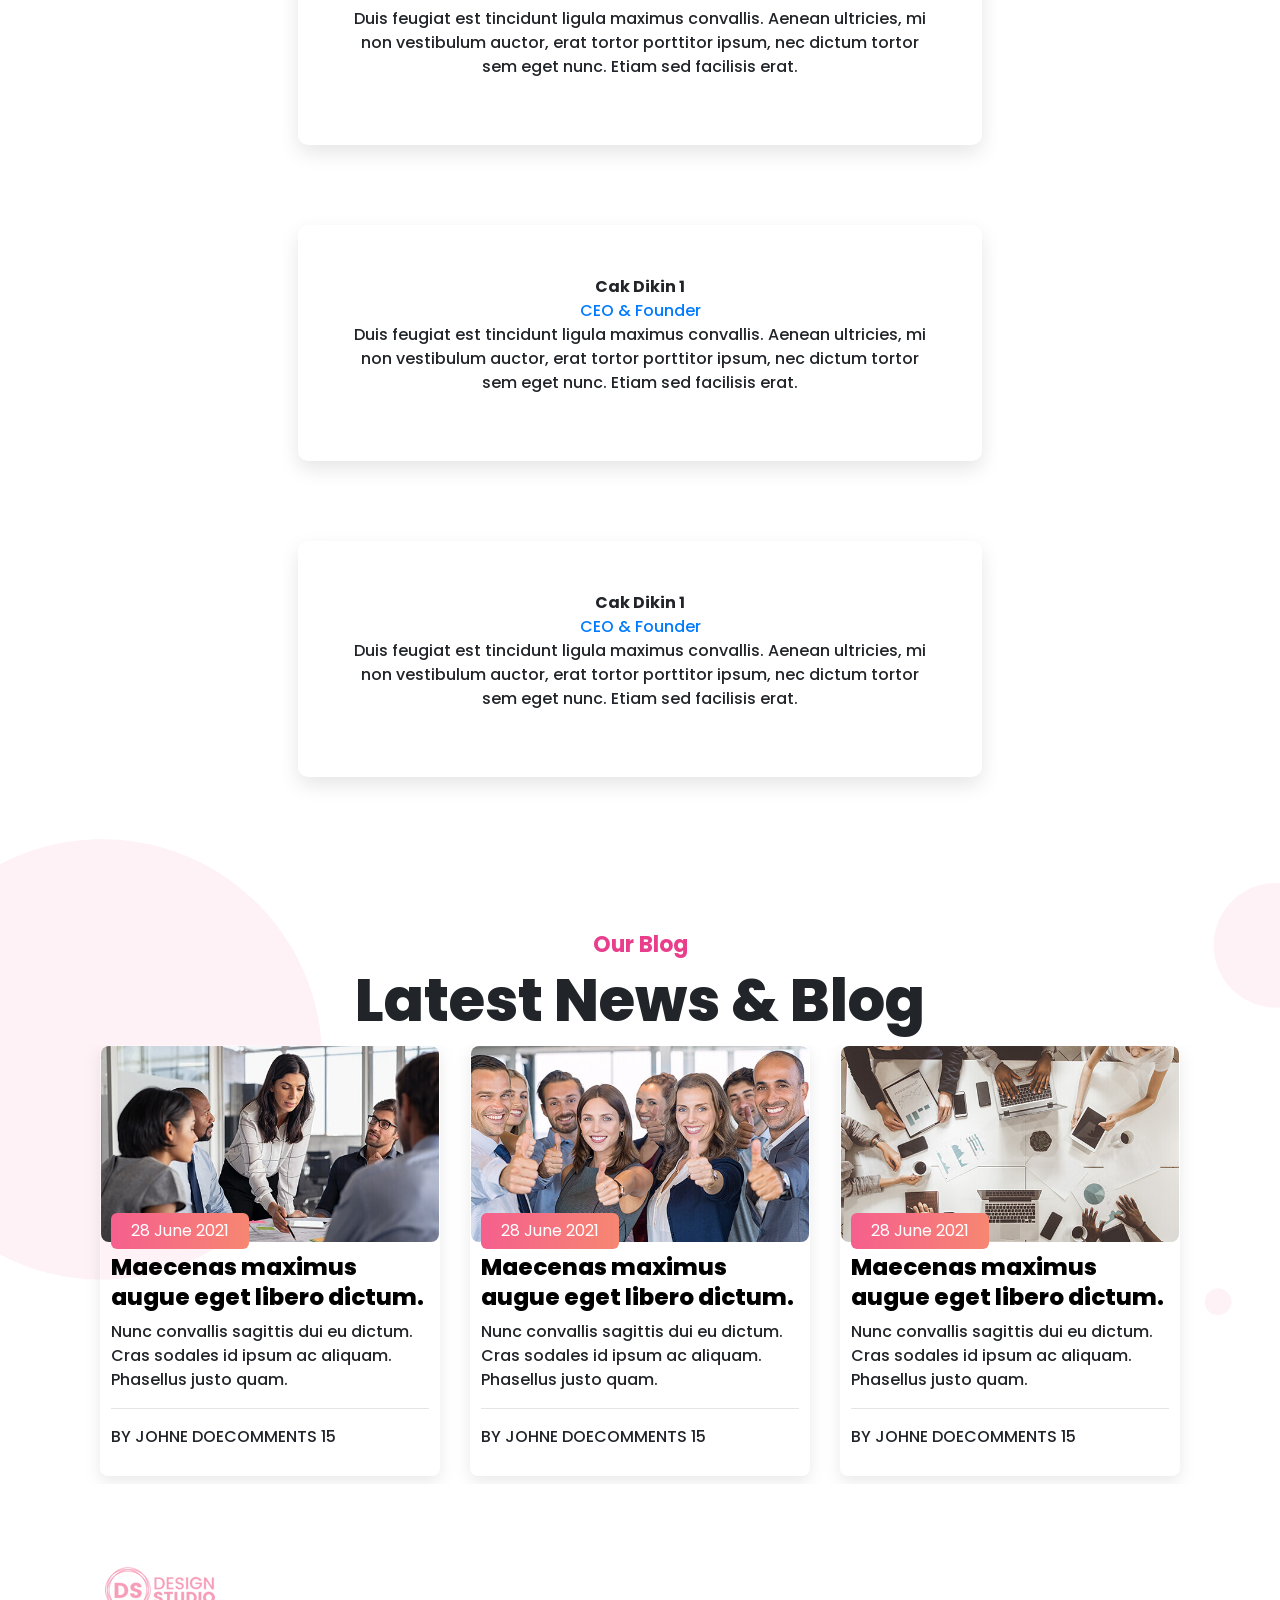
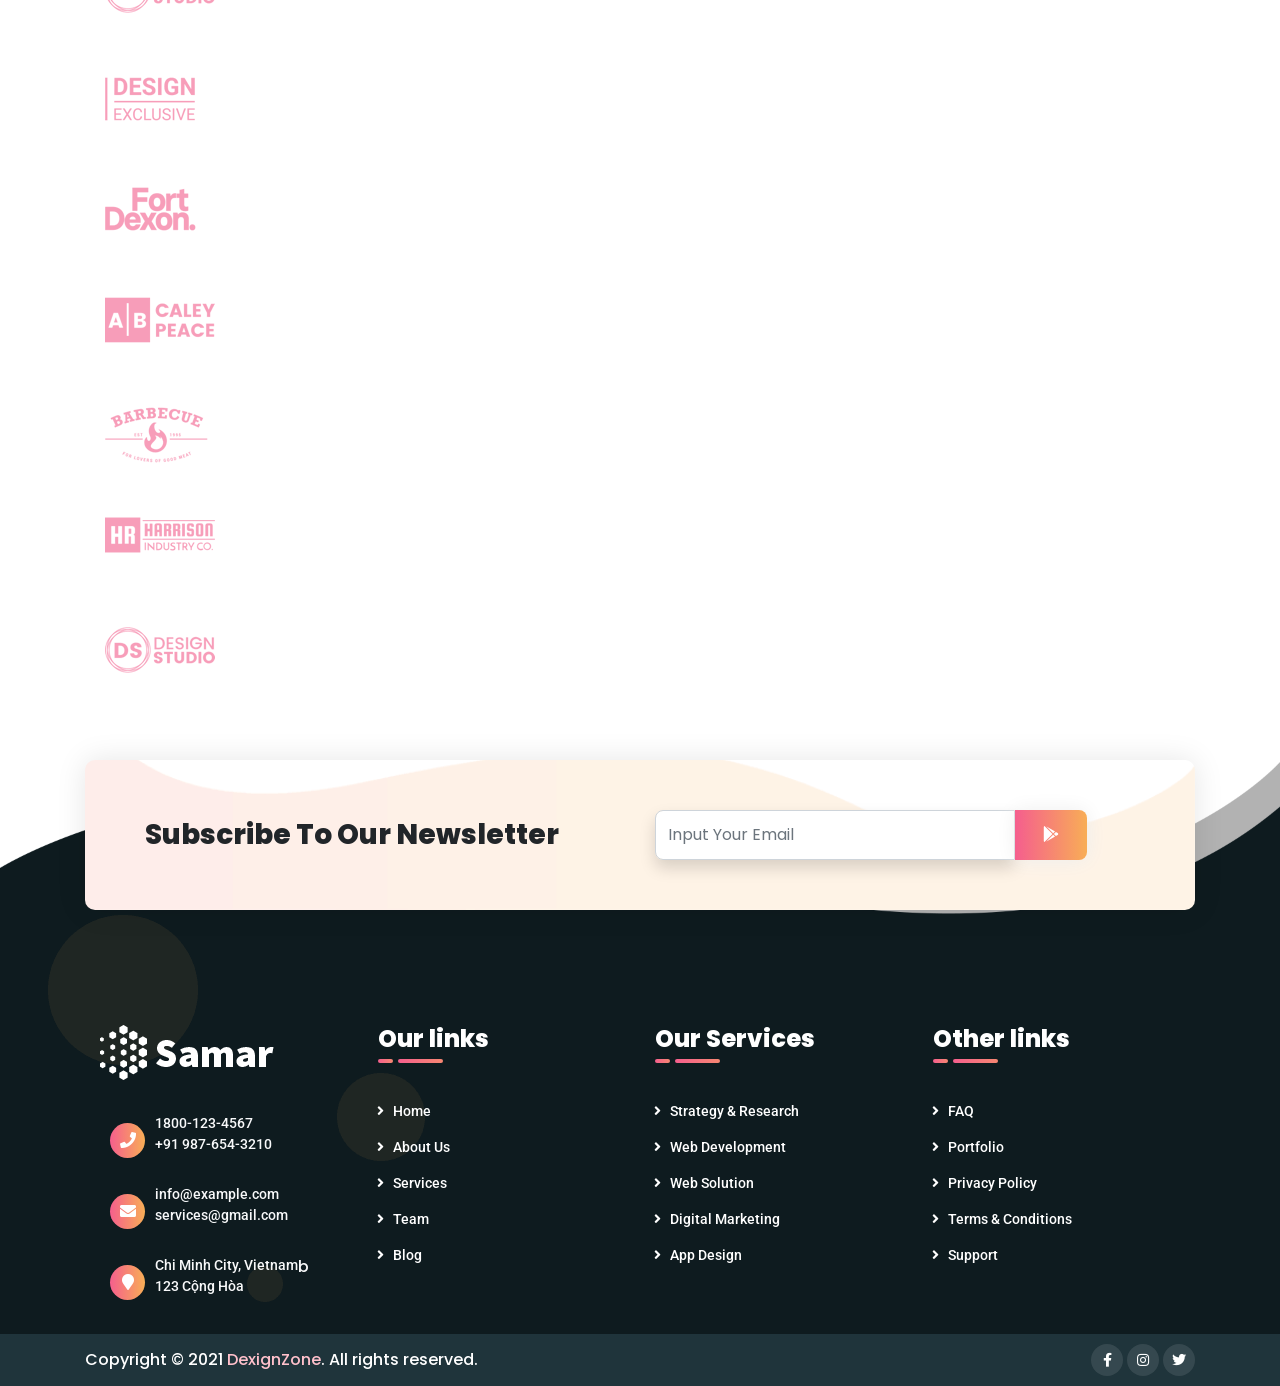
==== commit 4714d61d: "push lênnhanh dev" ====
--- a/index.html
+++ b/index.html
@@ -556,9 +556,6 @@
                     <div class="slide-container">
                         <img src="./img/pic3_3.jpg" alt="" class="img-fluid">
                     </div>
-                    <div class="slide-container">
-                        <img src="./img/pic1_4.jpg" alt="" class="img-fluid">
-                    </div>
                   </div>
                     <div class="slider-for">
                       <div class="slide-btn">
--- a/css/style.css
+++ b/css/style.css
@@ -488,7 +488,7 @@
 }
 .testimonial__wrap img{
     border-radius: 50%;
-    width: 80px;
+    width: 100px;
     padding: 5px;
 }
 .slick-dotted.slick-slider {
@@ -498,6 +498,8 @@
 .testimonial__wrap .slick-active img{
     transform: translate(0px, 20px);
     transition: all 1s;
+}
+.slick-track{
 }
 
 
